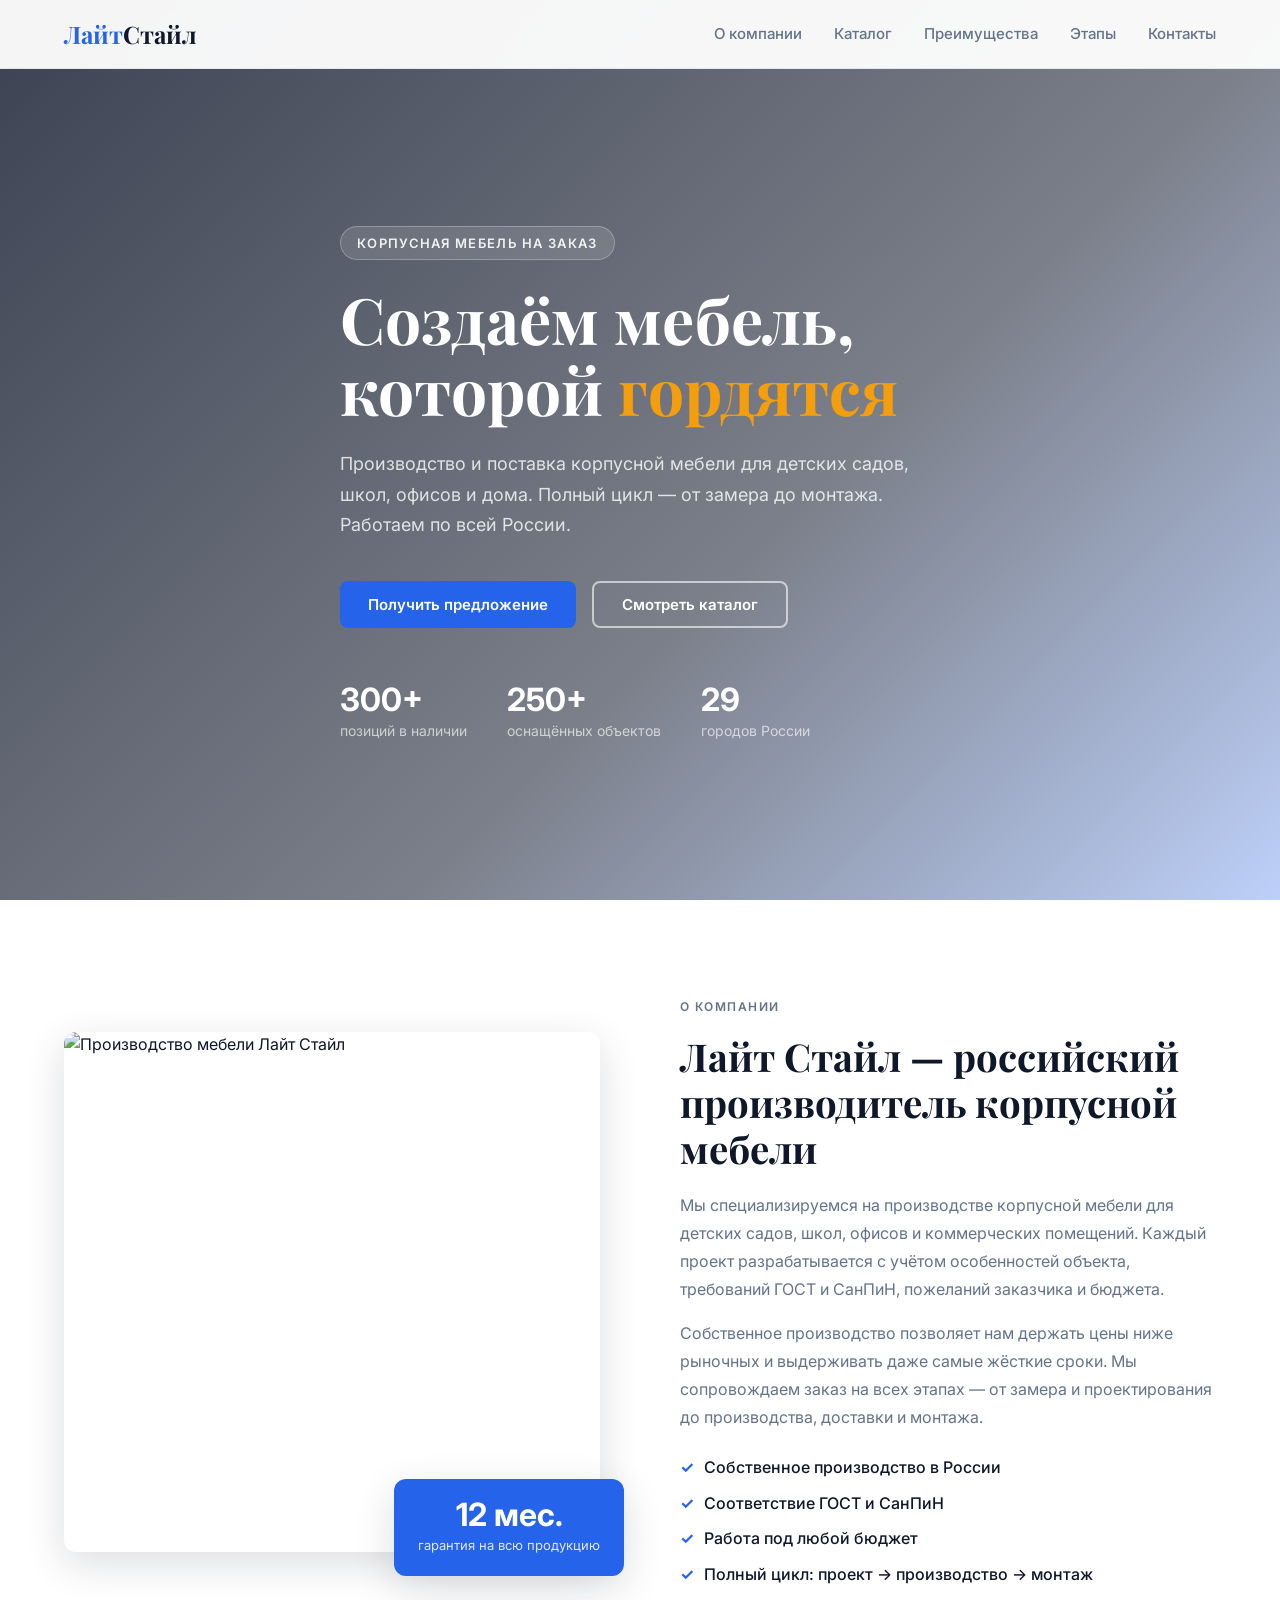
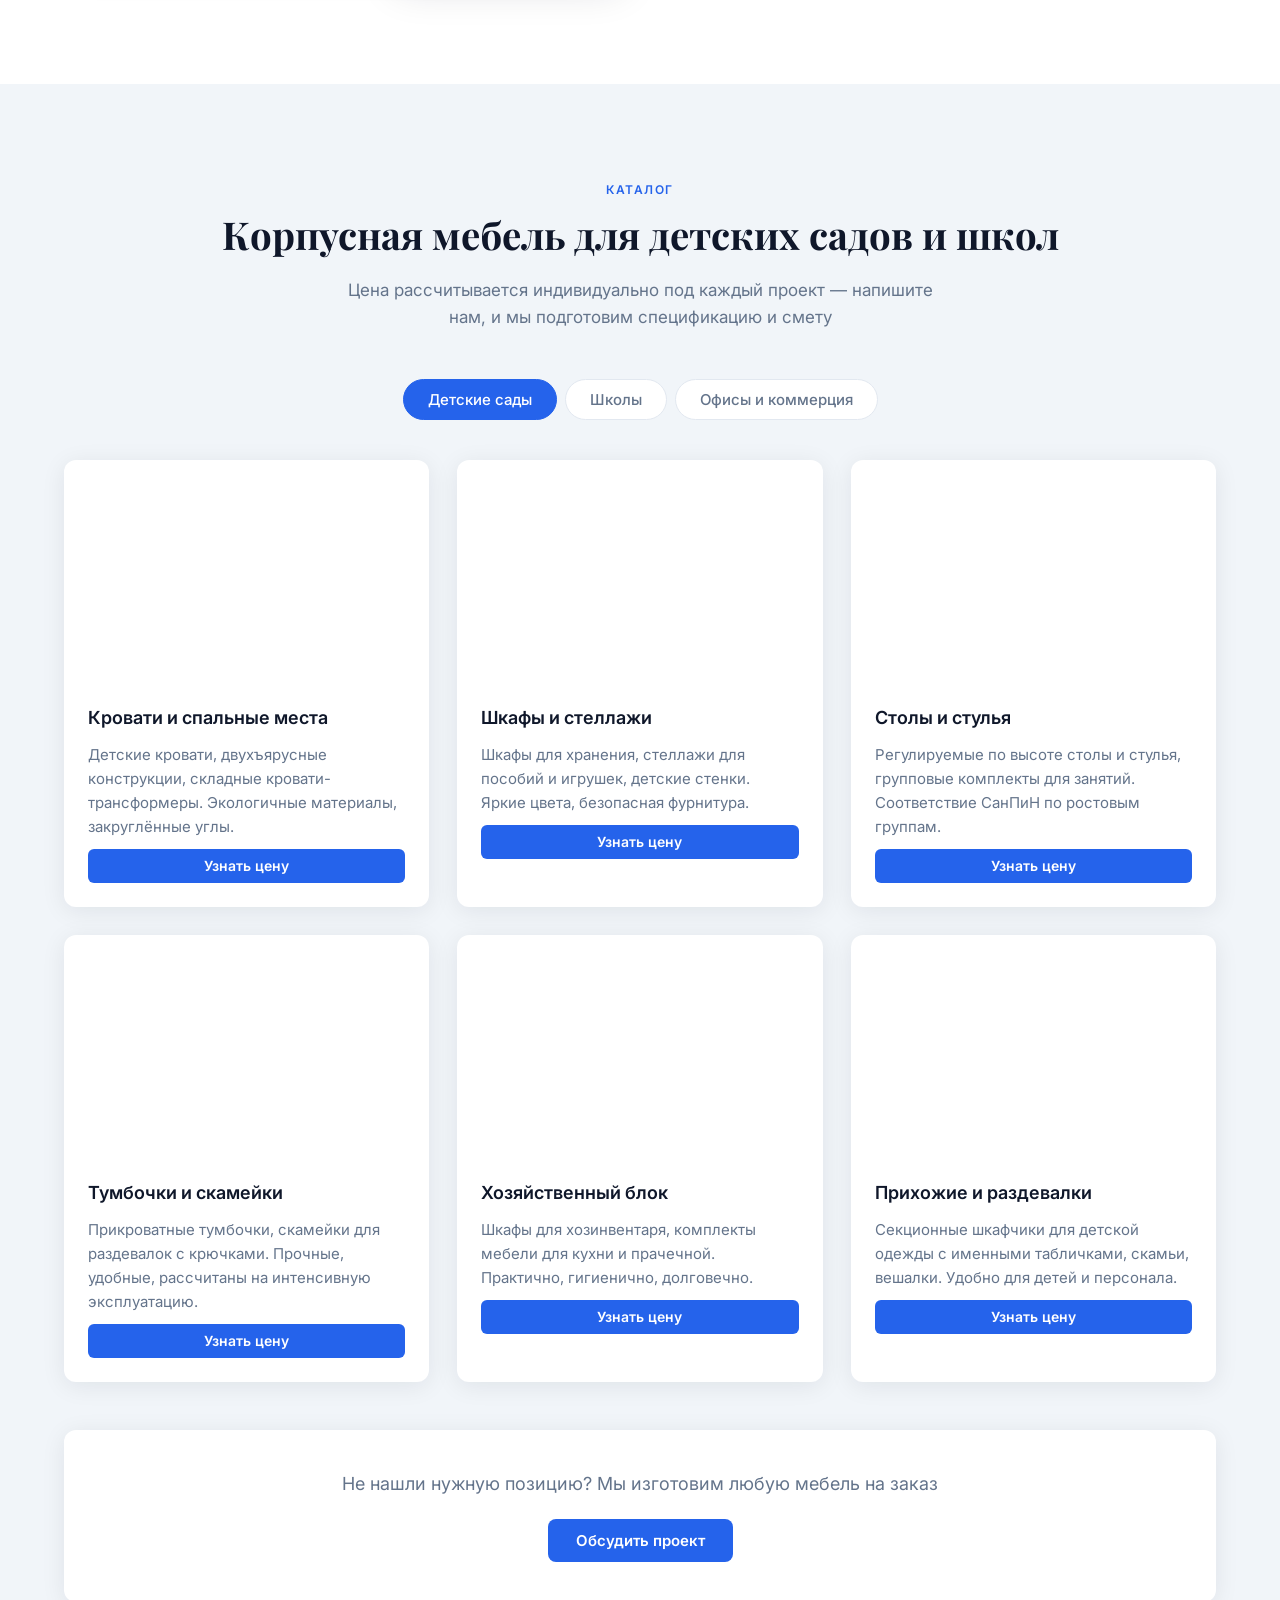
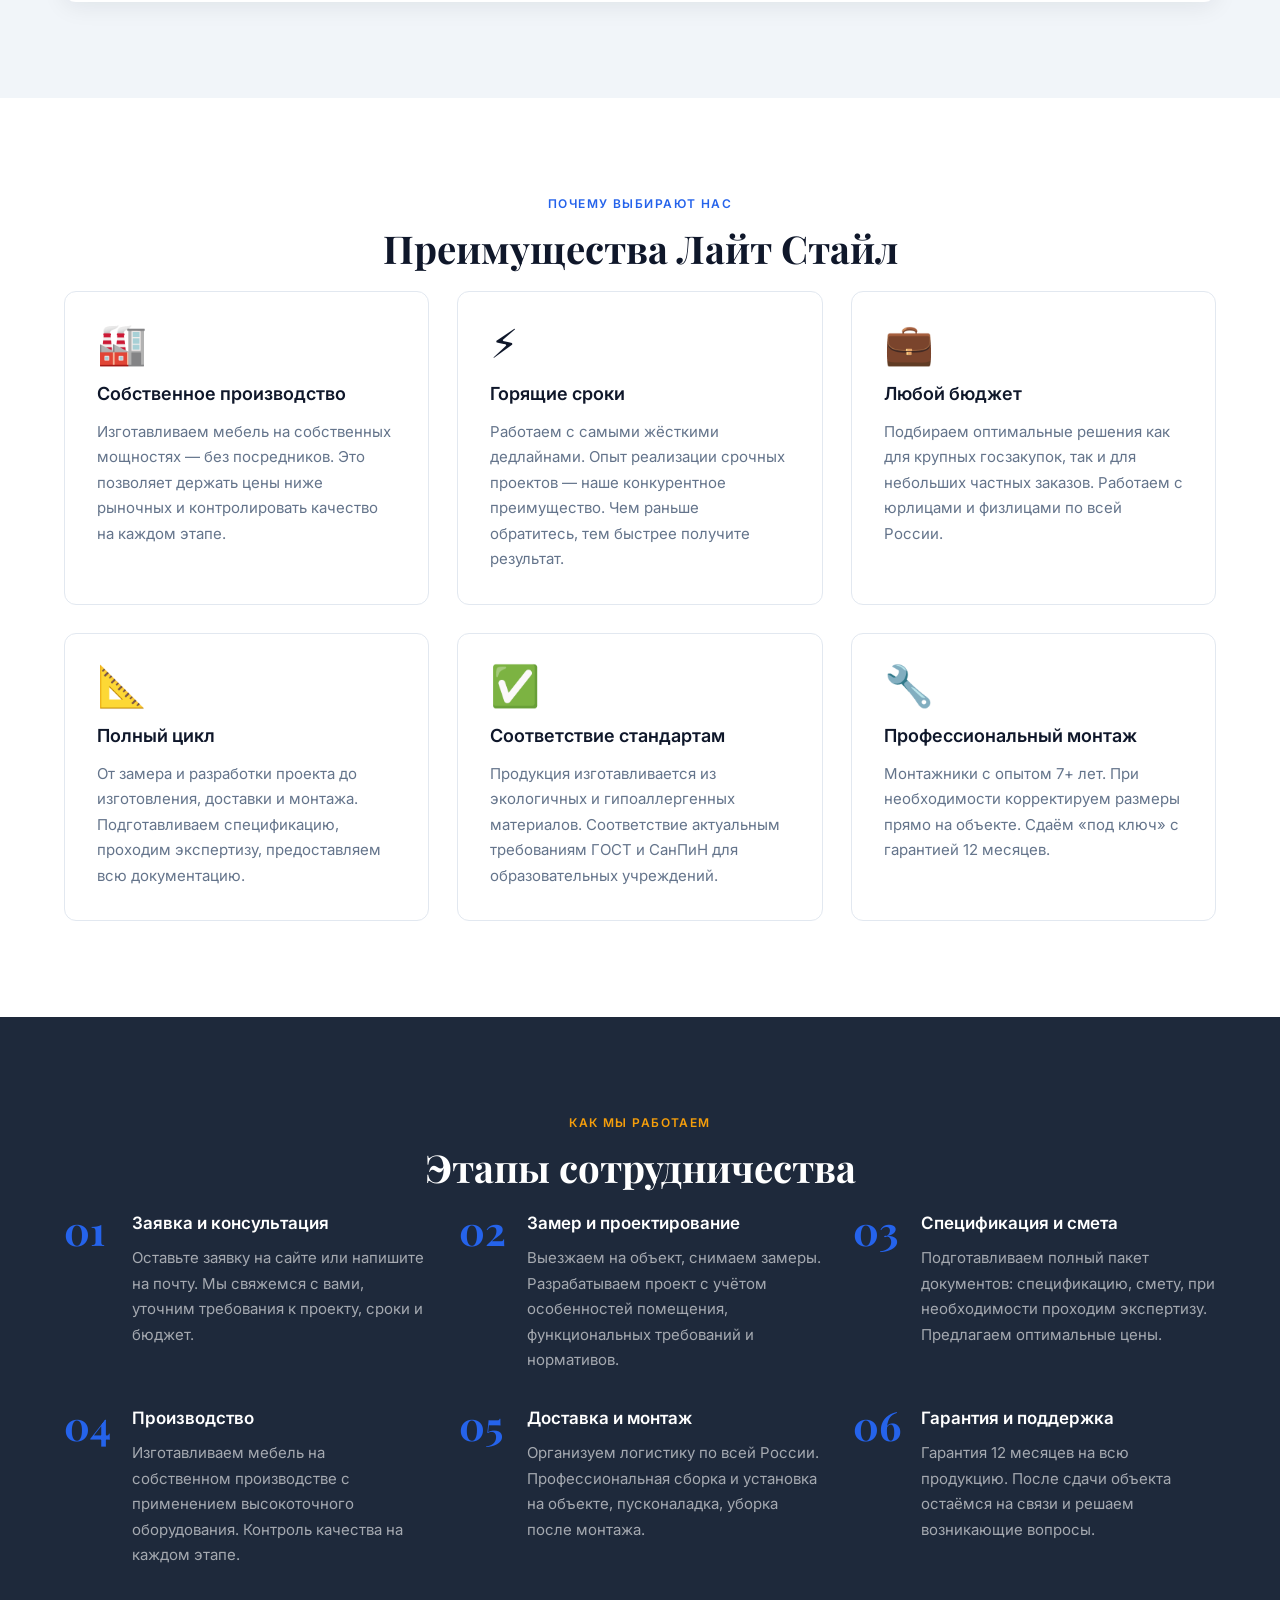
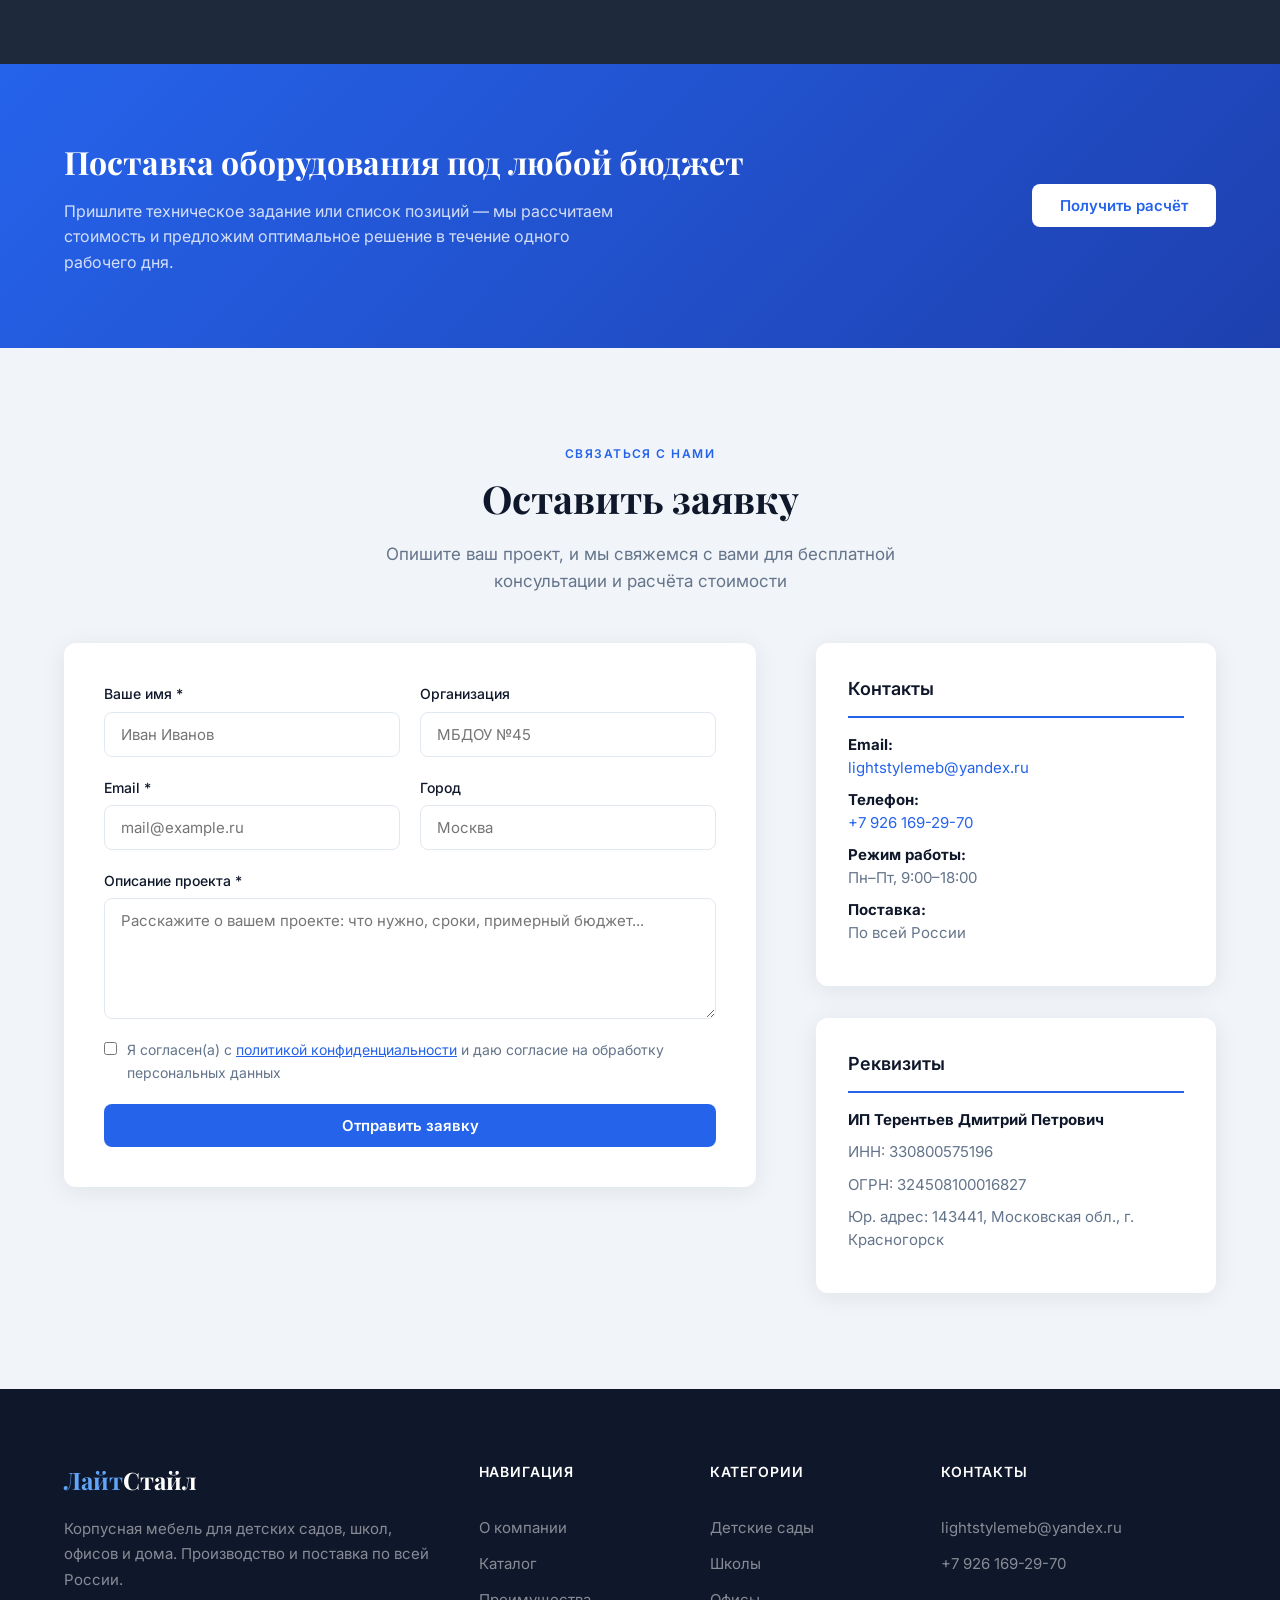
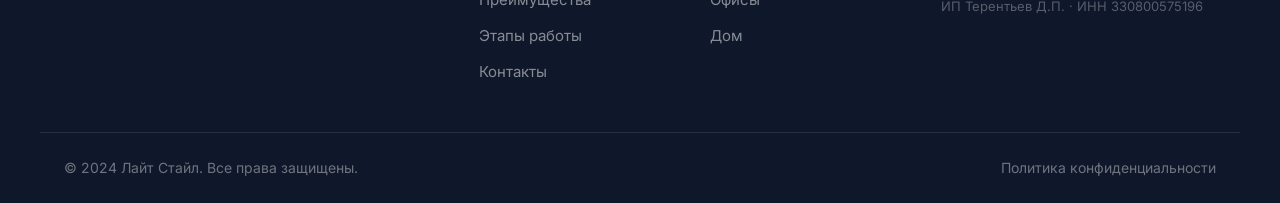
==== index.html @ 0373a195 "Initial landing page for Лайт Стайл" ====
<!DOCTYPE html>
<html lang="ru">
<head>
  <meta charset="UTF-8" />
  <meta name="viewport" content="width=device-width, initial-scale=1.0" />
  <title>Лайт Стайл — Корпусная мебель на заказ</title>
  <meta name="description" content="Лайт Стайл — производство корпусной мебели для детских садов, школ, офисов и дома. Полный цикл от проекта до монтажа по всей России." />
  <link rel="preconnect" href="https://fonts.googleapis.com" />
  <link rel="preconnect" href="https://fonts.gstatic.com" crossorigin />
  <link href="https://fonts.googleapis.com/css2?family=Inter:wght@300;400;500;600;700&family=Playfair+Display:wght@600;700&display=swap" rel="stylesheet" />
  <link rel="stylesheet" href="style.css" />
</head>
<body>

<!-- HEADER -->
<header class="header" id="top">
  <div class="container header__inner">
    <a href="#top" class="logo">
      <span class="logo__light">Лайт</span><span class="logo__dark">Стайл</span>
    </a>
    <nav class="nav" id="nav">
      <a href="#about">О компании</a>
      <a href="#catalog">Каталог</a>
      <a href="#advantages">Преимущества</a>
      <a href="#process">Этапы</a>
      <a href="#contact">Контакты</a>
    </nav>
    <button class="burger" id="burger" aria-label="Меню">
      <span></span><span></span><span></span>
    </button>
  </div>
</header>

<!-- HERO -->
<section class="hero">
  <div class="hero__bg">
    <div class="hero__overlay"></div>
  </div>
  <div class="container hero__content">
    <p class="hero__label">Корпусная мебель на заказ</p>
    <h1 class="hero__title">Создаём мебель,<br>которой <span>гордятся</span></h1>
    <p class="hero__sub">Производство и поставка корпусной мебели для детских садов, школ, офисов и дома. Полный цикл — от замера до монтажа. Работаем по всей России.</p>
    <div class="hero__btns">
      <a href="#contact" class="btn btn--primary">Получить предложение</a>
      <a href="#catalog" class="btn btn--outline">Смотреть каталог</a>
    </div>
    <div class="hero__stats">
      <div class="hero__stat">
        <strong>300+</strong>
        <span>позиций в наличии</span>
      </div>
      <div class="hero__stat">
        <strong>250+</strong>
        <span>оснащённых объектов</span>
      </div>
      <div class="hero__stat">
        <strong>29</strong>
        <span>городов России</span>
      </div>
    </div>
  </div>
</section>

<!-- ABOUT -->
<section class="about section" id="about">
  <div class="container">
    <div class="about__grid">
      <div class="about__image-wrap">
        <img src="https://images.unsplash.com/photo-1555041469-a586c61ea9bc?w=700&q=80" alt="Производство мебели Лайт Стайл" class="about__image" loading="lazy" />
        <div class="about__badge">
          <strong>12 мес.</strong>
          <span>гарантия на всю продукцию</span>
        </div>
      </div>
      <div class="about__text">
        <p class="section__label">О компании</p>
        <h2 class="section__title">Лайт Стайл — российский производитель корпусной мебели</h2>
        <p>Мы специализируемся на производстве корпусной мебели для детских садов, школ, офисов и коммерческих помещений. Каждый проект разрабатывается с учётом особенностей объекта, требований ГОСТ и СанПиН, пожеланий заказчика и бюджета.</p>
        <p>Собственное производство позволяет нам держать цены ниже рыночных и выдерживать даже самые жёсткие сроки. Мы сопровождаем заказ на всех этапах — от замера и проектирования до производства, доставки и монтажа.</p>
        <ul class="about__list">
          <li><span class="check">✓</span> Собственное производство в России</li>
          <li><span class="check">✓</span> Соответствие ГОСТ и СанПиН</li>
          <li><span class="check">✓</span> Работа под любой бюджет</li>
          <li><span class="check">✓</span> Полный цикл: проект → производство → монтаж</li>
        </ul>
      </div>
    </div>
  </div>
</section>

<!-- CATALOG -->
<section class="catalog section" id="catalog">
  <div class="container">
    <p class="section__label center">Каталог</p>
    <h2 class="section__title center">Корпусная мебель для детских садов и школ</h2>
    <p class="section__sub center">Цена рассчитывается индивидуально под каждый проект — напишите нам, и мы подготовим спецификацию и смету</p>

    <div class="tabs">
      <button class="tab tab--active" data-tab="kindergarten">Детские сады</button>
      <button class="tab" data-tab="school">Школы</button>
      <button class="tab" data-tab="office">Офисы и коммерция</button>
    </div>

    <div class="catalog__grid" id="tab-kindergarten">
      <div class="card">
        <div class="card__img" style="background-image:url('https://images.unsplash.com/photo-1558618666-fcd25c85cd64?w=500&q=70')"></div>
        <div class="card__body">
          <h3>Кровати и спальные места</h3>
          <p>Детские кровати, двухъярусные конструкции, складные кровати-трансформеры. Экологичные материалы, закруглённые углы.</p>
          <a href="#contact" class="btn btn--sm">Узнать цену</a>
        </div>
      </div>
      <div class="card">
        <div class="card__img" style="background-image:url('https://images.unsplash.com/photo-1555041469-a586c61ea9bc?w=500&q=70')"></div>
        <div class="card__body">
          <h3>Шкафы и стеллажи</h3>
          <p>Шкафы для хранения, стеллажи для пособий и игрушек, детские стенки. Яркие цвета, безопасная фурнитура.</p>
          <a href="#contact" class="btn btn--sm">Узнать цену</a>
        </div>
      </div>
      <div class="card">
        <div class="card__img" style="background-image:url('https://images.unsplash.com/photo-1503676260728-1c00da094a0b?w=500&q=70')"></div>
        <div class="card__body">
          <h3>Столы и стулья</h3>
          <p>Регулируемые по высоте столы и стулья, групповые комплекты для занятий. Соответствие СанПиН по ростовым группам.</p>
          <a href="#contact" class="btn btn--sm">Узнать цену</a>
        </div>
      </div>
      <div class="card">
        <div class="card__img" style="background-image:url('https://images.unsplash.com/photo-1590422749897-47036da0b0ff?w=500&q=70')"></div>
        <div class="card__body">
          <h3>Тумбочки и скамейки</h3>
          <p>Прикроватные тумбочки, скамейки для раздевалок с крючками. Прочные, удобные, рассчитаны на интенсивную эксплуатацию.</p>
          <a href="#contact" class="btn btn--sm">Узнать цену</a>
        </div>
      </div>
      <div class="card">
        <div class="card__img" style="background-image:url('https://images.unsplash.com/photo-1604079628040-94301bb21b91?w=500&q=70')"></div>
        <div class="card__body">
          <h3>Хозяйственный блок</h3>
          <p>Шкафы для хозинвентаря, комплекты мебели для кухни и прачечной. Практично, гигиенично, долговечно.</p>
          <a href="#contact" class="btn btn--sm">Узнать цену</a>
        </div>
      </div>
      <div class="card">
        <div class="card__img" style="background-image:url('https://images.unsplash.com/photo-1601784551446-20c9e07cdbdb?w=500&q=70')"></div>
        <div class="card__body">
          <h3>Прихожие и раздевалки</h3>
          <p>Секционные шкафчики для детской одежды с именными табличками, скамьи, вешалки. Удобно для детей и персонала.</p>
          <a href="#contact" class="btn btn--sm">Узнать цену</a>
        </div>
      </div>
    </div>

    <div class="catalog__grid hidden" id="tab-school">
      <div class="card">
        <div class="card__img" style="background-image:url('https://images.unsplash.com/photo-1580582932707-520aed937b7b?w=500&q=70')"></div>
        <div class="card__body">
          <h3>Ученические парты и стулья</h3>
          <p>Одноместные и двуместные парты, регулируемые по высоте. Наклон столешницы, крючок для сумки, вместительная полка.</p>
          <a href="#contact" class="btn btn--sm">Узнать цену</a>
        </div>
      </div>
      <div class="card">
        <div class="card__img" style="background-image:url('https://images.unsplash.com/photo-1562774053-701939374585?w=500&q=70')"></div>
        <div class="card__body">
          <h3>Шкафы для классов</h3>
          <p>Встроенные и отдельностоящие шкафы для учебных материалов, книг, пособий. Стеклянные и глухие фасады.</p>
          <a href="#contact" class="btn btn--sm">Узнать цену</a>
        </div>
      </div>
      <div class="card">
        <div class="card__img" style="background-image:url('https://images.unsplash.com/photo-1588072432836-e10032774350?w=500&q=70')"></div>
        <div class="card__body">
          <h3>Стеллажи и системы хранения</h3>
          <p>Библиотечные стеллажи, модульные системы хранения, выставочные стойки. Максимальное использование пространства.</p>
          <a href="#contact" class="btn btn--sm">Узнать цену</a>
        </div>
      </div>
      <div class="card">
        <div class="card__img" style="background-image:url('https://images.unsplash.com/photo-1497366216548-37526070297c?w=500&q=70')"></div>
        <div class="card__body">
          <h3>Мебель для учительской</h3>
          <p>Учительские столы, стулья, тумбы, шкафы для документов. Эргономичный дизайн для рабочего пространства педагога.</p>
          <a href="#contact" class="btn btn--sm">Узнать цену</a>
        </div>
      </div>
      <div class="card">
        <div class="card__img" style="background-image:url('https://images.unsplash.com/photo-1567401893414-76b7b1e5a7a5?w=500&q=70')"></div>
        <div class="card__body">
          <h3>Скамейки и раздевалки</h3>
          <p>Секционные шкафчики для раздевалок, скамейки в коридоры. Прочные металлические и деревянные конструкции.</p>
          <a href="#contact" class="btn btn--sm">Узнать цену</a>
        </div>
      </div>
      <div class="card">
        <div class="card__img" style="background-image:url('https://images.unsplash.com/photo-1571624436279-b272aff752b5?w=500&q=70')"></div>
        <div class="card__body">
          <h3>Столовая и буфет</h3>
          <p>Обеденные столы, стулья, барные стойки для школьных столовых. Лёгкая уборка, ударостойкие покрытия.</p>
          <a href="#contact" class="btn btn--sm">Узнать цену</a>
        </div>
      </div>
    </div>

    <div class="catalog__grid hidden" id="tab-office">
      <div class="card">
        <div class="card__img" style="background-image:url('https://images.unsplash.com/photo-1497366754035-f200968a6e72?w=500&q=70')"></div>
        <div class="card__body">
          <h3>Офисные рабочие места</h3>
          <p>Эргономичные рабочие столы, тумбы, системы хранения. Модульные решения для оперативного офиса любого масштаба.</p>
          <a href="#contact" class="btn btn--sm">Узнать цену</a>
        </div>
      </div>
      <div class="card">
        <div class="card__img" style="background-image:url('https://images.unsplash.com/photo-1560472354-b33ff0c44a43?w=500&q=70')"></div>
        <div class="card__body">
          <h3>Переговорные комнаты</h3>
          <p>Конференц-столы, кресла, тумбы и стеллажи для переговорных. Строгий дизайн, качественные покрытия.</p>
          <a href="#contact" class="btn btn--sm">Узнать цену</a>
        </div>
      </div>
      <div class="card">
        <div class="card__img" style="background-image:url('https://images.unsplash.com/photo-1586023492125-27b2c045efd7?w=500&q=70')"></div>
        <div class="card__body">
          <h3>Шкафы и архивы</h3>
          <p>Архивные шкафы, стеллажи для документов, системы папок. Металлические и ДСП конструкции с замками.</p>
          <a href="#contact" class="btn btn--sm">Узнать цену</a>
        </div>
      </div>
      <div class="card">
        <div class="card__img" style="background-image:url('https://images.unsplash.com/photo-1555041469-a586c61ea9bc?w=500&q=70')"></div>
        <div class="card__body">
          <h3>Мебель для дома</h3>
          <p>Кухни, шкафы, гардеробные, прихожие, мебель для гостиных. Индивидуальные проекты под любое помещение.</p>
          <a href="#contact" class="btn btn--sm">Узнать цену</a>
        </div>
      </div>
    </div>

    <div class="catalog__cta">
      <p>Не нашли нужную позицию? Мы изготовим любую мебель на заказ</p>
      <a href="#contact" class="btn btn--primary">Обсудить проект</a>
    </div>
  </div>
</section>

<!-- ADVANTAGES -->
<section class="advantages section" id="advantages">
  <div class="container">
    <p class="section__label center">Почему выбирают нас</p>
    <h2 class="section__title center">Преимущества Лайт Стайл</h2>
    <div class="adv__grid">
      <div class="adv__card">
        <div class="adv__icon">🏭</div>
        <h3>Собственное производство</h3>
        <p>Изготавливаем мебель на собственных мощностях — без посредников. Это позволяет держать цены ниже рыночных и контролировать качество на каждом этапе.</p>
      </div>
      <div class="adv__card">
        <div class="adv__icon">⚡</div>
        <h3>Горящие сроки</h3>
        <p>Работаем с самыми жёсткими дедлайнами. Опыт реализации срочных проектов — наше конкурентное преимущество. Чем раньше обратитесь, тем быстрее получите результат.</p>
      </div>
      <div class="adv__card">
        <div class="adv__icon">💼</div>
        <h3>Любой бюджет</h3>
        <p>Подбираем оптимальные решения как для крупных госзакупок, так и для небольших частных заказов. Работаем с юрлицами и физлицами по всей России.</p>
      </div>
      <div class="adv__card">
        <div class="adv__icon">📐</div>
        <h3>Полный цикл</h3>
        <p>От замера и разработки проекта до изготовления, доставки и монтажа. Подготавливаем спецификацию, проходим экспертизу, предоставляем всю документацию.</p>
      </div>
      <div class="adv__card">
        <div class="adv__icon">✅</div>
        <h3>Соответствие стандартам</h3>
        <p>Продукция изготавливается из экологичных и гипоаллергенных материалов. Соответствие актуальным требованиям ГОСТ и СанПиН для образовательных учреждений.</p>
      </div>
      <div class="adv__card">
        <div class="adv__icon">🔧</div>
        <h3>Профессиональный монтаж</h3>
        <p>Монтажники с опытом 7+ лет. При необходимости корректируем размеры прямо на объекте. Сдаём «под ключ» с гарантией 12 месяцев.</p>
      </div>
    </div>
  </div>
</section>

<!-- PROCESS -->
<section class="process section" id="process">
  <div class="container">
    <p class="section__label center">Как мы работаем</p>
    <h2 class="section__title center">Этапы сотрудничества</h2>
    <div class="process__steps">
      <div class="process__step">
        <div class="process__num">01</div>
        <div class="process__body">
          <h3>Заявка и консультация</h3>
          <p>Оставьте заявку на сайте или напишите на почту. Мы свяжемся с вами, уточним требования к проекту, сроки и бюджет.</p>
        </div>
      </div>
      <div class="process__step">
        <div class="process__num">02</div>
        <div class="process__body">
          <h3>Замер и проектирование</h3>
          <p>Выезжаем на объект, снимаем замеры. Разрабатываем проект с учётом особенностей помещения, функциональных требований и нормативов.</p>
        </div>
      </div>
      <div class="process__step">
        <div class="process__num">03</div>
        <div class="process__body">
          <h3>Спецификация и смета</h3>
          <p>Подготавливаем полный пакет документов: спецификацию, смету, при необходимости проходим экспертизу. Предлагаем оптимальные цены.</p>
        </div>
      </div>
      <div class="process__step">
        <div class="process__num">04</div>
        <div class="process__body">
          <h3>Производство</h3>
          <p>Изготавливаем мебель на собственном производстве с применением высокоточного оборудования. Контроль качества на каждом этапе.</p>
        </div>
      </div>
      <div class="process__step">
        <div class="process__num">05</div>
        <div class="process__body">
          <h3>Доставка и монтаж</h3>
          <p>Организуем логистику по всей России. Профессиональная сборка и установка на объекте, пусконаладка, уборка после монтажа.</p>
        </div>
      </div>
      <div class="process__step">
        <div class="process__num">06</div>
        <div class="process__body">
          <h3>Гарантия и поддержка</h3>
          <p>Гарантия 12 месяцев на всю продукцию. После сдачи объекта остаёмся на связи и решаем возникающие вопросы.</p>
        </div>
      </div>
    </div>
  </div>
</section>

<!-- OFFER BANNER -->
<section class="banner">
  <div class="container banner__inner">
    <div class="banner__text">
      <h2>Поставка оборудования под любой бюджет</h2>
      <p>Пришлите техническое задание или список позиций — мы рассчитаем стоимость и предложим оптимальное решение в течение одного рабочего дня.</p>
    </div>
    <a href="#contact" class="btn btn--white">Получить расчёт</a>
  </div>
</section>

<!-- CONTACT -->
<section class="contact section" id="contact">
  <div class="container">
    <p class="section__label center">Связаться с нами</p>
    <h2 class="section__title center">Оставить заявку</h2>
    <p class="section__sub center">Опишите ваш проект, и мы свяжемся с вами для бесплатной консультации и расчёта стоимости</p>

    <div class="contact__grid">
      <form class="form" id="contactForm" novalidate>
        <div class="form__row">
          <div class="form__field">
            <label for="name">Ваше имя *</label>
            <input type="text" id="name" name="name" placeholder="Иван Иванов" required />
          </div>
          <div class="form__field">
            <label for="org">Организация</label>
            <input type="text" id="org" name="org" placeholder="МБДОУ №45" />
          </div>
        </div>
        <div class="form__row">
          <div class="form__field">
            <label for="email">Email *</label>
            <input type="email" id="email" name="email" placeholder="mail@example.ru" required />
          </div>
          <div class="form__field">
            <label for="city">Город</label>
            <input type="text" id="city" name="city" placeholder="Москва" />
          </div>
        </div>
        <div class="form__field">
          <label for="message">Описание проекта *</label>
          <textarea id="message" name="message" rows="5" placeholder="Расскажите о вашем проекте: что нужно, сроки, примерный бюджет..." required></textarea>
        </div>
        <div class="form__checkbox">
          <input type="checkbox" id="privacy" name="privacy" required />
          <label for="privacy">Я согласен(а) с <a href="privacy.html" target="_blank">политикой конфиденциальности</a> и даю согласие на обработку персональных данных</label>
        </div>
        <button type="submit" class="btn btn--primary btn--full">Отправить заявку</button>
        <div class="form__success hidden" id="formSuccess">
          <span>✓</span> Спасибо! Мы получили вашу заявку и свяжемся с вами в ближайшее время.
        </div>
        <div class="form__error hidden" id="formError">
          Ошибка отправки. Напишите нам напрямую: <a href="mailto:lightstylemeb@yandex.ru">lightstylemeb@yandex.ru</a>
        </div>
      </form>

      <div class="contact__info">
        <div class="contact__block">
          <h3>Контакты</h3>
          <p><strong>Email:</strong><br/><a href="mailto:lightstylemeb@yandex.ru">lightstylemeb@yandex.ru</a></p>
          <p><strong>Телефон:</strong><br/><a href="tel:+79261692970">+7 926 169-29-70</a></p>
          <p><strong>Режим работы:</strong><br/>Пн–Пт, 9:00–18:00</p>
          <p><strong>Поставка:</strong><br/>По всей России</p>
        </div>
        <div class="contact__block">
          <h3>Реквизиты</h3>
          <p><strong>ИП Терентьев Дмитрий Петрович</strong></p>
          <p>ИНН: 330800575196</p>
          <p>ОГРН: 324508100016827</p>
          <p>Юр. адрес: 143441, Московская обл., г. Красногорск</p>
        </div>
      </div>
    </div>
  </div>
</section>

<!-- FOOTER -->
<footer class="footer">
  <div class="container footer__inner">
    <div class="footer__brand">
      <a href="#top" class="logo">
        <span class="logo__light">Лайт</span><span class="logo__dark">Стайл</span>
      </a>
      <p>Корпусная мебель для детских садов, школ, офисов и дома. Производство и поставка по всей России.</p>
    </div>
    <div class="footer__links">
      <h4>Навигация</h4>
      <a href="#about">О компании</a>
      <a href="#catalog">Каталог</a>
      <a href="#advantages">Преимущества</a>
      <a href="#process">Этапы работы</a>
      <a href="#contact">Контакты</a>
    </div>
    <div class="footer__links">
      <h4>Категории</h4>
      <a href="#catalog">Детские сады</a>
      <a href="#catalog">Школы</a>
      <a href="#catalog">Офисы</a>
      <a href="#catalog">Дом</a>
    </div>
    <div class="footer__contact">
      <h4>Контакты</h4>
      <a href="mailto:lightstylemeb@yandex.ru">lightstylemeb@yandex.ru</a>
      <a href="tel:+79261692970">+7 926 169-29-70</a>
      <p class="footer__small">ИП Терентьев Д.П. · ИНН 330800575196</p>
    </div>
  </div>
  <div class="footer__bottom">
    <div class="container">
      <span>© 2024 Лайт Стайл. Все права защищены.</span>
      <a href="privacy.html">Политика конфиденциальности</a>
    </div>
  </div>
</footer>

<a href="#top" class="back-top" id="backTop" aria-label="Наверх">↑</a>

<script src="main.js"></script>
</body>
</html>
---- style.css ----
/* ===== RESET & BASE ===== */
*, *::before, *::after { box-sizing: border-box; margin: 0; padding: 0; }

:root {
  --primary: #2563EB;
  --primary-dark: #1D4ED8;
  --accent: #F59E0B;
  --dark: #0F172A;
  --dark2: #1E293B;
  --gray: #64748B;
  --gray-light: #F1F5F9;
  --white: #FFFFFF;
  --border: #E2E8F0;
  --radius: 12px;
  --shadow: 0 4px 24px rgba(15,23,42,.08);
  --shadow-lg: 0 12px 40px rgba(15,23,42,.14);
  --transition: .25s ease;
  --font: 'Inter', system-ui, sans-serif;
  --font-heading: 'Playfair Display', Georgia, serif;
}

html { scroll-behavior: smooth; font-size: 16px; }

body {
  font-family: var(--font);
  color: var(--dark);
  background: var(--white);
  line-height: 1.6;
  overflow-x: hidden;
}

a { color: inherit; text-decoration: none; }
img { display: block; max-width: 100%; }
ul { list-style: none; }
button { cursor: pointer; border: none; background: none; font-family: inherit; }

.container {
  max-width: 1200px;
  margin: 0 auto;
  padding: 0 24px;
}

.section { padding: 96px 0; }

.section__label {
  font-size: .75rem;
  font-weight: 600;
  letter-spacing: .12em;
  text-transform: uppercase;
  color: var(--primary);
  margin-bottom: 12px;
}

.section__title {
  font-family: var(--font-heading);
  font-size: clamp(1.75rem, 3vw, 2.5rem);
  font-weight: 700;
  line-height: 1.2;
  color: var(--dark);
  margin-bottom: 20px;
}

.section__sub {
  font-size: 1.0625rem;
  color: var(--gray);
  max-width: 600px;
  margin-bottom: 48px;
}

.center { text-align: center; }
.center.section__sub { margin-left: auto; margin-right: auto; }

.hidden { display: none !important; }

/* ===== BUTTONS ===== */
.btn {
  display: inline-flex;
  align-items: center;
  justify-content: center;
  gap: 8px;
  padding: 14px 28px;
  border-radius: 8px;
  font-size: .9375rem;
  font-weight: 600;
  line-height: 1;
  transition: all var(--transition);
  cursor: pointer;
}

.btn--primary {
  background: var(--primary);
  color: var(--white);
}
.btn--primary:hover { background: var(--primary-dark); transform: translateY(-1px); box-shadow: 0 6px 20px rgba(37,99,235,.35); }

.btn--outline {
  background: transparent;
  color: var(--white);
  border: 2px solid rgba(255,255,255,.6);
}
.btn--outline:hover { background: rgba(255,255,255,.12); border-color: var(--white); }

.btn--white {
  background: var(--white);
  color: var(--primary);
}
.btn--white:hover { background: var(--gray-light); transform: translateY(-1px); }

.btn--sm {
  padding: 10px 20px;
  font-size: .875rem;
  background: var(--primary);
  color: var(--white);
  border-radius: 6px;
}
.btn--sm:hover { background: var(--primary-dark); }

.btn--full { width: 100%; }

/* ===== HEADER ===== */
.header {
  position: fixed;
  top: 0; left: 0; right: 0;
  z-index: 100;
  background: rgba(255,255,255,.95);
  backdrop-filter: blur(12px);
  border-bottom: 1px solid var(--border);
  transition: box-shadow var(--transition);
}

.header.scrolled { box-shadow: var(--shadow); }

.header__inner {
  display: flex;
  align-items: center;
  justify-content: space-between;
  height: 68px;
  gap: 32px;
}

.logo {
  font-family: var(--font-heading);
  font-size: 1.5rem;
  font-weight: 700;
  white-space: nowrap;
  flex-shrink: 0;
}
.logo__light { color: var(--primary); }
.logo__dark { color: var(--dark); }

.nav {
  display: flex;
  align-items: center;
  gap: 32px;
}

.nav a {
  font-size: .9375rem;
  font-weight: 500;
  color: var(--gray);
  transition: color var(--transition);
  white-space: nowrap;
}
.nav a:hover { color: var(--primary); }

.burger {
  display: none;
  flex-direction: column;
  gap: 5px;
  padding: 8px;
}
.burger span {
  display: block;
  width: 24px;
  height: 2px;
  background: var(--dark);
  border-radius: 2px;
  transition: all var(--transition);
}

/* ===== HERO ===== */
.hero {
  position: relative;
  min-height: 100vh;
  display: flex;
  align-items: center;
  padding-top: 68px;
  overflow: hidden;
}

.hero__bg {
  position: absolute;
  inset: 0;
  background:
    url('https://images.unsplash.com/photo-1555041469-a586c61ea9bc?w=1800&q=80') center/cover no-repeat;
}

.hero__overlay {
  position: absolute;
  inset: 0;
  background: linear-gradient(135deg, rgba(15,23,42,.82) 0%, rgba(15,23,42,.55) 60%, rgba(37,99,235,.3) 100%);
}

.hero__content {
  position: relative;
  z-index: 1;
  max-width: 780px;
  padding-top: 60px;
  padding-bottom: 60px;
}

.hero__label {
  display: inline-block;
  background: rgba(255,255,255,.12);
  border: 1px solid rgba(255,255,255,.25);
  color: rgba(255,255,255,.9);
  font-size: .8125rem;
  font-weight: 600;
  letter-spacing: .1em;
  text-transform: uppercase;
  padding: 6px 16px;
  border-radius: 100px;
  margin-bottom: 24px;
}

.hero__title {
  font-family: var(--font-heading);
  font-size: clamp(2.25rem, 5vw, 4rem);
  font-weight: 700;
  color: var(--white);
  line-height: 1.1;
  margin-bottom: 24px;
}
.hero__title span { color: var(--accent); }

.hero__sub {
  font-size: 1.125rem;
  color: rgba(255,255,255,.8);
  max-width: 600px;
  margin-bottom: 40px;
  line-height: 1.7;
}

.hero__btns {
  display: flex;
  gap: 16px;
  flex-wrap: wrap;
  margin-bottom: 56px;
}

.hero__stats {
  display: flex;
  gap: 40px;
  flex-wrap: wrap;
}

.hero__stat strong {
  display: block;
  font-size: 2rem;
  font-weight: 700;
  color: var(--white);
  line-height: 1;
}
.hero__stat span {
  font-size: .875rem;
  color: rgba(255,255,255,.65);
  margin-top: 4px;
  display: block;
}

/* ===== ABOUT ===== */
.about { background: var(--white); }

.about__grid {
  display: grid;
  grid-template-columns: 1fr 1fr;
  gap: 80px;
  align-items: center;
}

.about__image-wrap {
  position: relative;
}

.about__image {
  width: 100%;
  height: 520px;
  object-fit: cover;
  border-radius: var(--radius);
  box-shadow: var(--shadow-lg);
}

.about__badge {
  position: absolute;
  bottom: -24px;
  right: -24px;
  background: var(--primary);
  color: var(--white);
  padding: 20px 24px;
  border-radius: var(--radius);
  box-shadow: var(--shadow-lg);
  text-align: center;
  min-width: 160px;
}
.about__badge strong {
  display: block;
  font-size: 2rem;
  font-weight: 700;
  line-height: 1;
}
.about__badge span {
  font-size: .8125rem;
  opacity: .85;
  margin-top: 4px;
  display: block;
}

.about__text p {
  color: var(--gray);
  margin-bottom: 16px;
  line-height: 1.75;
}

.about__list {
  margin-top: 24px;
  display: flex;
  flex-direction: column;
  gap: 10px;
}
.about__list li {
  display: flex;
  align-items: center;
  gap: 10px;
  font-weight: 500;
}
.check {
  color: var(--primary);
  font-weight: 700;
  flex-shrink: 0;
}

/* ===== CATALOG ===== */
.catalog { background: var(--gray-light); }

.tabs {
  display: flex;
  gap: 8px;
  margin-bottom: 40px;
  flex-wrap: wrap;
  justify-content: center;
}

.tab {
  padding: 10px 24px;
  border-radius: 100px;
  font-size: .9375rem;
  font-weight: 500;
  color: var(--gray);
  background: var(--white);
  border: 1px solid var(--border);
  transition: all var(--transition);
}
.tab:hover { color: var(--primary); border-color: var(--primary); }
.tab--active {
  background: var(--primary);
  color: var(--white);
  border-color: var(--primary);
}

.catalog__grid {
  display: grid;
  grid-template-columns: repeat(auto-fill, minmax(320px, 1fr));
  gap: 28px;
  margin-bottom: 48px;
}

.card {
  background: var(--white);
  border-radius: var(--radius);
  overflow: hidden;
  box-shadow: var(--shadow);
  transition: transform var(--transition), box-shadow var(--transition);
}
.card:hover { transform: translateY(-4px); box-shadow: var(--shadow-lg); }

.card__img {
  height: 220px;
  background-size: cover;
  background-position: center;
}

.card__body {
  padding: 24px;
  display: flex;
  flex-direction: column;
  gap: 10px;
}
.card__body h3 {
  font-size: 1.125rem;
  font-weight: 600;
  color: var(--dark);
}
.card__body p {
  font-size: .9375rem;
  color: var(--gray);
  flex: 1;
}

.catalog__cta {
  text-align: center;
  background: var(--white);
  border-radius: var(--radius);
  padding: 40px;
  box-shadow: var(--shadow);
}
.catalog__cta p {
  font-size: 1.125rem;
  color: var(--gray);
  margin-bottom: 20px;
}

/* ===== ADVANTAGES ===== */
.advantages { background: var(--white); }

.adv__grid {
  display: grid;
  grid-template-columns: repeat(auto-fill, minmax(300px, 1fr));
  gap: 28px;
}

.adv__card {
  padding: 32px;
  border-radius: var(--radius);
  border: 1px solid var(--border);
  transition: all var(--transition);
}
.adv__card:hover {
  border-color: var(--primary);
  box-shadow: var(--shadow);
  transform: translateY(-2px);
}

.adv__icon {
  font-size: 2.5rem;
  margin-bottom: 16px;
  line-height: 1;
}

.adv__card h3 {
  font-size: 1.125rem;
  font-weight: 600;
  margin-bottom: 10px;
  color: var(--dark);
}
.adv__card p {
  font-size: .9375rem;
  color: var(--gray);
  line-height: 1.7;
}

/* ===== PROCESS ===== */
.process { background: var(--dark2); }
.process .section__label { color: var(--accent); }
.process .section__title { color: var(--white); }

.process__steps {
  display: grid;
  grid-template-columns: repeat(auto-fill, minmax(320px, 1fr));
  gap: 32px;
}

.process__step {
  display: flex;
  gap: 20px;
  align-items: flex-start;
}

.process__num {
  font-size: 2.5rem;
  font-weight: 700;
  font-family: var(--font-heading);
  color: var(--primary);
  line-height: 1;
  flex-shrink: 0;
  min-width: 48px;
}

.process__body h3 {
  font-size: 1.0625rem;
  font-weight: 600;
  color: var(--white);
  margin-bottom: 8px;
}
.process__body p {
  font-size: .9375rem;
  color: rgba(255,255,255,.6);
  line-height: 1.7;
}

/* ===== BANNER ===== */
.banner {
  background: linear-gradient(135deg, var(--primary) 0%, #1E40AF 100%);
  padding: 72px 0;
}

.banner__inner {
  display: flex;
  align-items: center;
  justify-content: space-between;
  gap: 40px;
  flex-wrap: wrap;
}

.banner__text h2 {
  font-family: var(--font-heading);
  font-size: clamp(1.5rem, 2.5vw, 2rem);
  color: var(--white);
  margin-bottom: 12px;
}
.banner__text p {
  color: rgba(255,255,255,.8);
  font-size: 1rem;
  max-width: 560px;
}

/* ===== CONTACT ===== */
.contact { background: var(--gray-light); }

.contact__grid {
  display: grid;
  grid-template-columns: 1fr 400px;
  gap: 60px;
  align-items: flex-start;
}

.form {
  background: var(--white);
  padding: 40px;
  border-radius: var(--radius);
  box-shadow: var(--shadow);
  display: flex;
  flex-direction: column;
  gap: 20px;
}

.form__row {
  display: grid;
  grid-template-columns: 1fr 1fr;
  gap: 20px;
}

.form__field {
  display: flex;
  flex-direction: column;
  gap: 6px;
}

.form__field label {
  font-size: .875rem;
  font-weight: 500;
  color: var(--dark);
}

.form__field input,
.form__field textarea {
  padding: 12px 16px;
  border: 1.5px solid var(--border);
  border-radius: 8px;
  font-family: var(--font);
  font-size: .9375rem;
  color: var(--dark);
  background: var(--white);
  transition: border-color var(--transition);
  outline: none;
  resize: vertical;
}

.form__field input:focus,
.form__field textarea:focus {
  border-color: var(--primary);
  box-shadow: 0 0 0 3px rgba(37,99,235,.1);
}

.form__field input.error,
.form__field textarea.error {
  border-color: #EF4444;
}

.form__checkbox {
  display: flex;
  align-items: flex-start;
  gap: 10px;
  font-size: .875rem;
  color: var(--gray);
}
.form__checkbox input { flex-shrink: 0; margin-top: 3px; accent-color: var(--primary); }
.form__checkbox a { color: var(--primary); text-decoration: underline; }

.form__success {
  background: #D1FAE5;
  color: #065F46;
  padding: 16px 20px;
  border-radius: 8px;
  font-weight: 500;
  display: flex;
  align-items: center;
  gap: 10px;
}

.form__error {
  background: #FEE2E2;
  color: #991B1B;
  padding: 16px 20px;
  border-radius: 8px;
  font-size: .9375rem;
}

.contact__info {
  display: flex;
  flex-direction: column;
  gap: 32px;
}

.contact__block {
  background: var(--white);
  padding: 32px;
  border-radius: var(--radius);
  box-shadow: var(--shadow);
}

.contact__block h3 {
  font-size: 1.125rem;
  font-weight: 600;
  margin-bottom: 16px;
  color: var(--dark);
  border-bottom: 2px solid var(--primary);
  padding-bottom: 12px;
}

.contact__block p {
  font-size: .9375rem;
  color: var(--gray);
  margin-bottom: 10px;
  line-height: 1.5;
}
.contact__block p strong { color: var(--dark); }
.contact__block a { color: var(--primary); }
.contact__block a:hover { text-decoration: underline; }

/* ===== FOOTER ===== */
.footer { background: var(--dark); padding-top: 72px; }

.footer__inner {
  display: grid;
  grid-template-columns: 2fr 1fr 1fr 1.5fr;
  gap: 48px;
  padding-bottom: 48px;
  border-bottom: 1px solid rgba(255,255,255,.1);
}

.footer__brand p {
  color: rgba(255,255,255,.5);
  font-size: .9375rem;
  margin-top: 16px;
  line-height: 1.7;
}

.footer__brand .logo__light { color: #60A5FA; }
.footer__brand .logo__dark { color: var(--white); }

.footer__links h4,
.footer__contact h4 {
  color: var(--white);
  font-size: .875rem;
  font-weight: 600;
  letter-spacing: .06em;
  text-transform: uppercase;
  margin-bottom: 20px;
}

.footer__links {
  display: flex;
  flex-direction: column;
  gap: 12px;
}
.footer__links a {
  color: rgba(255,255,255,.5);
  font-size: .9375rem;
  transition: color var(--transition);
}
.footer__links a:hover { color: var(--white); }

.footer__contact {
  display: flex;
  flex-direction: column;
  gap: 12px;
}
.footer__contact a {
  color: rgba(255,255,255,.5);
  font-size: .9375rem;
  transition: color var(--transition);
}
.footer__contact a:hover { color: #60A5FA; }
.footer__small {
  margin-top: 8px;
  color: rgba(255,255,255,.3) !important;
  font-size: .8125rem !important;
}

.footer__bottom {
  padding: 24px 0;
}
.footer__bottom .container {
  display: flex;
  justify-content: space-between;
  align-items: center;
  gap: 16px;
  flex-wrap: wrap;
}
.footer__bottom span,
.footer__bottom a {
  font-size: .875rem;
  color: rgba(255,255,255,.4);
}
.footer__bottom a:hover { color: rgba(255,255,255,.8); }

/* ===== BACK TO TOP ===== */
.back-top {
  position: fixed;
  bottom: 32px;
  right: 32px;
  width: 48px;
  height: 48px;
  background: var(--primary);
  color: var(--white);
  border-radius: 50%;
  display: flex;
  align-items: center;
  justify-content: center;
  font-size: 1.25rem;
  box-shadow: var(--shadow-lg);
  opacity: 0;
  pointer-events: none;
  transition: all var(--transition);
  z-index: 50;
}
.back-top.visible { opacity: 1; pointer-events: auto; }
.back-top:hover { background: var(--primary-dark); transform: translateY(-2px); }

/* ===== RESPONSIVE ===== */
@media (max-width: 1024px) {
  .about__grid { grid-template-columns: 1fr; gap: 60px; }
  .about__image-wrap { order: -1; }
  .about__image { height: 400px; }
  .about__badge { right: 0; }
  .contact__grid { grid-template-columns: 1fr; }
  .footer__inner { grid-template-columns: 1fr 1fr; gap: 32px; }
  .footer__brand { grid-column: 1 / -1; }
}

@media (max-width: 768px) {
  .section { padding: 64px 0; }
  .nav { display: none; flex-direction: column; position: fixed; top: 68px; left: 0; right: 0; background: var(--white); padding: 24px; border-bottom: 1px solid var(--border); box-shadow: var(--shadow-lg); gap: 20px; }
  .nav.open { display: flex; }
  .nav a { font-size: 1.0625rem; }
  .burger { display: flex; }
  .hero__btns { flex-direction: column; }
  .hero__btns .btn { text-align: center; }
  .hero__stats { gap: 24px; }
  .form__row { grid-template-columns: 1fr; }
  .banner__inner { flex-direction: column; text-align: center; }
  .footer__inner { grid-template-columns: 1fr; }
  .footer__brand { grid-column: auto; }
  .process__steps { grid-template-columns: 1fr; }
  .adv__grid { grid-template-columns: 1fr; }
  .catalog__grid { grid-template-columns: 1fr; }
  .footer__bottom .container { flex-direction: column; text-align: center; }
  .back-top { bottom: 20px; right: 20px; }
}

@media (max-width: 480px) {
  .hero__title { font-size: 2rem; }
  .form { padding: 24px; }
  .about__badge { position: static; margin-top: 16px; display: inline-flex; gap: 12px; align-items: center; }
  .about__badge strong { font-size: 1.5rem; }
}
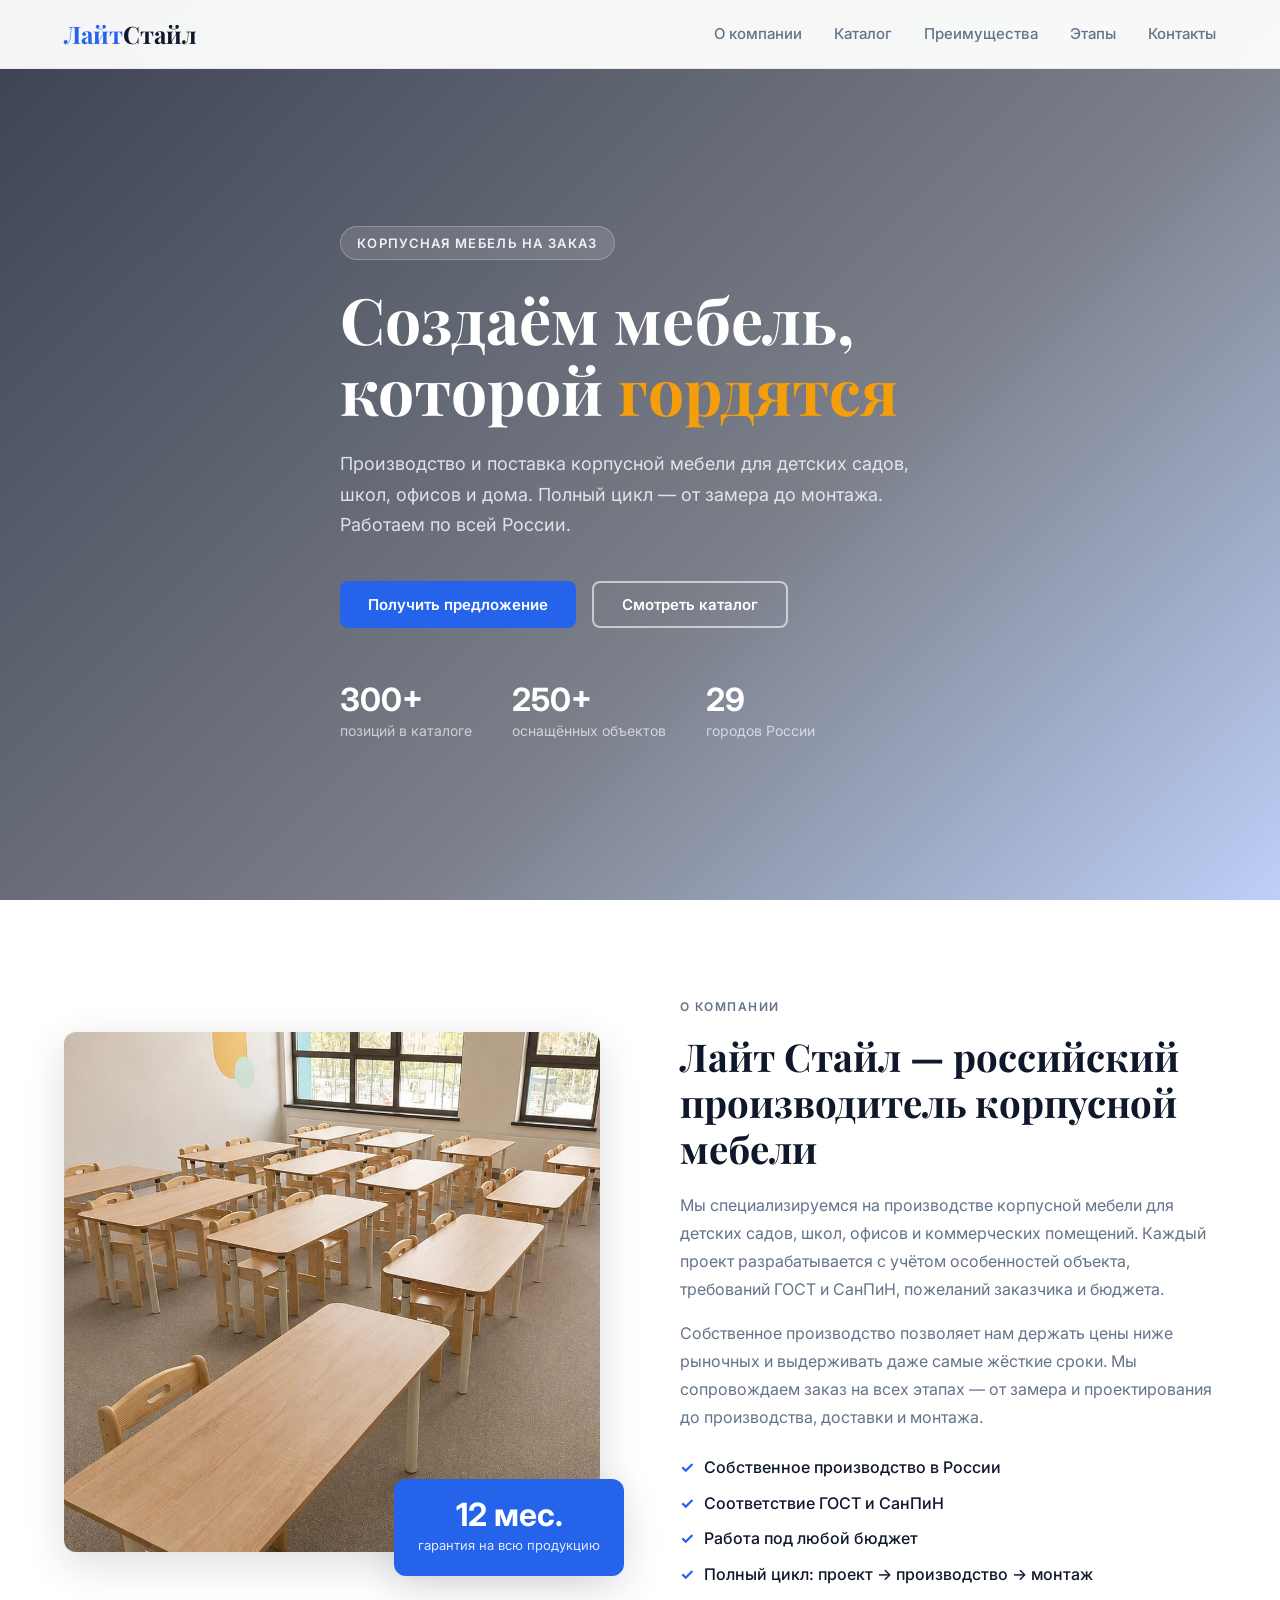
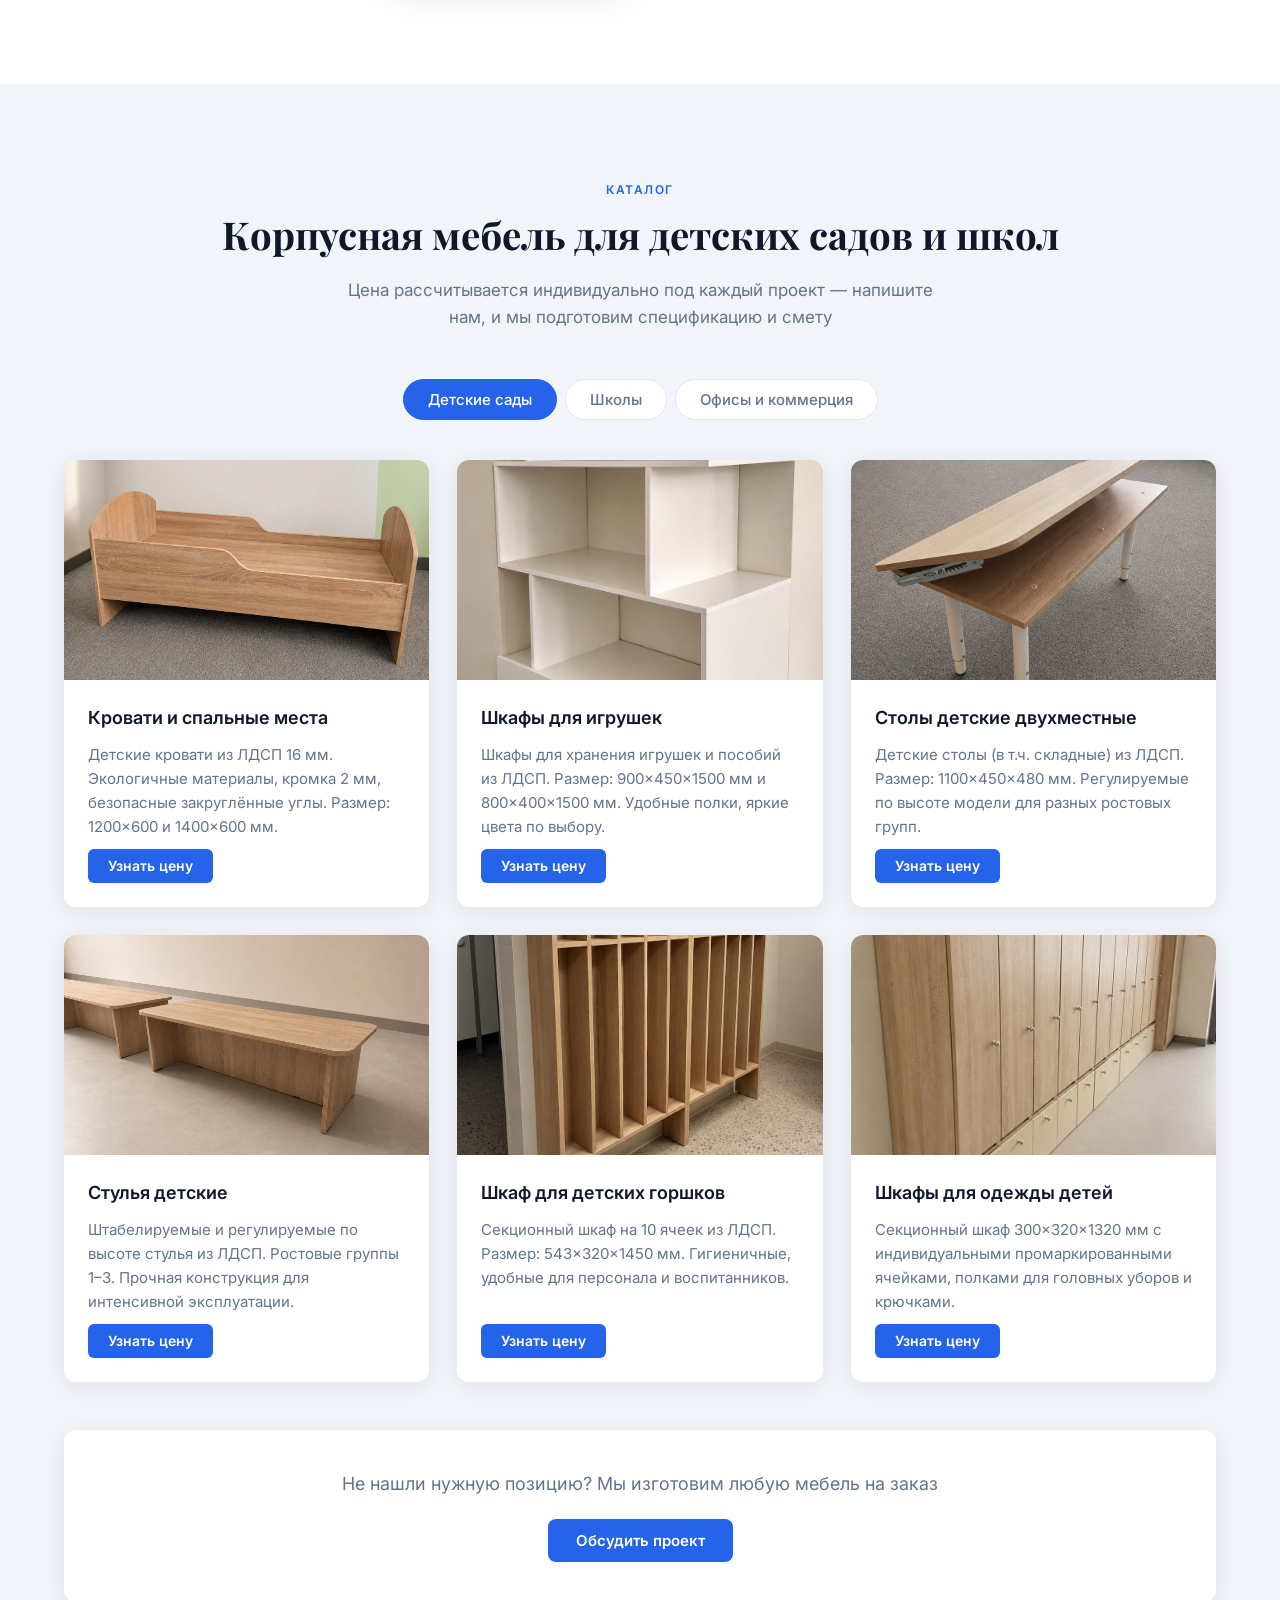
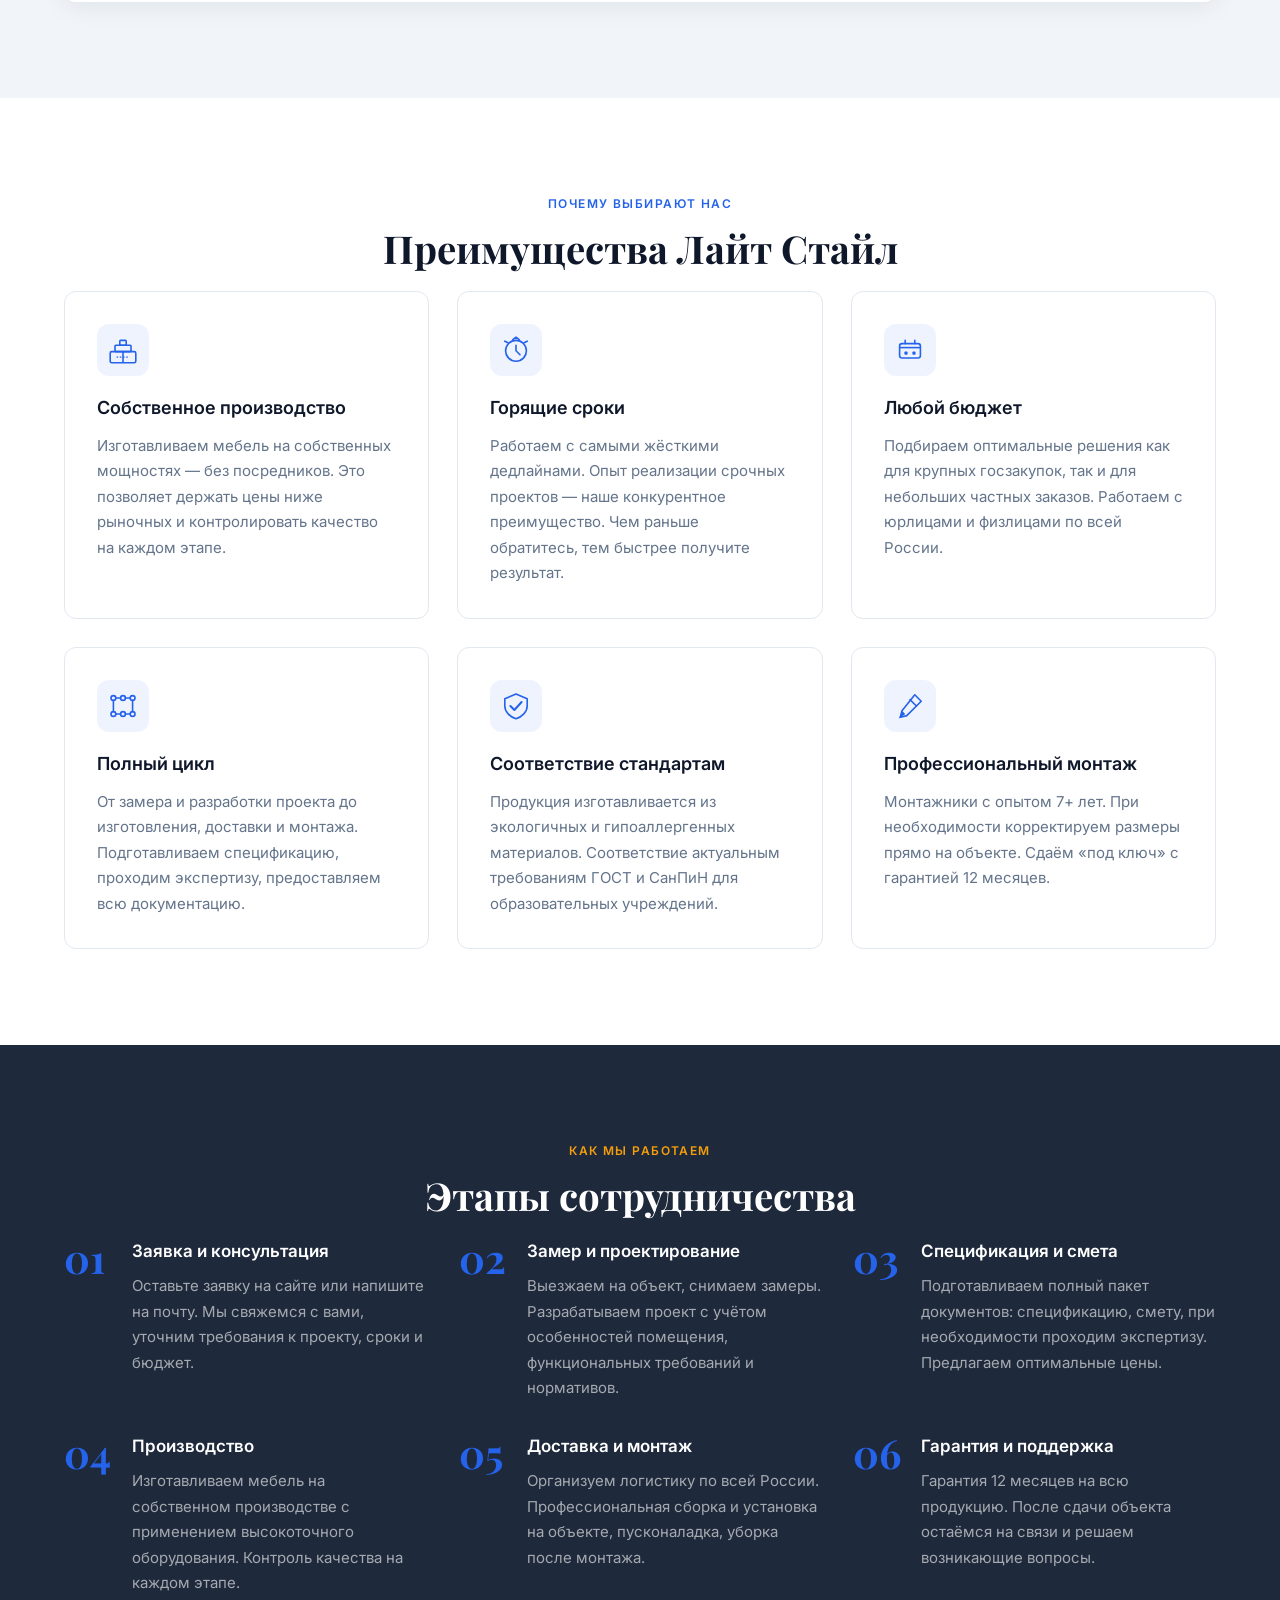
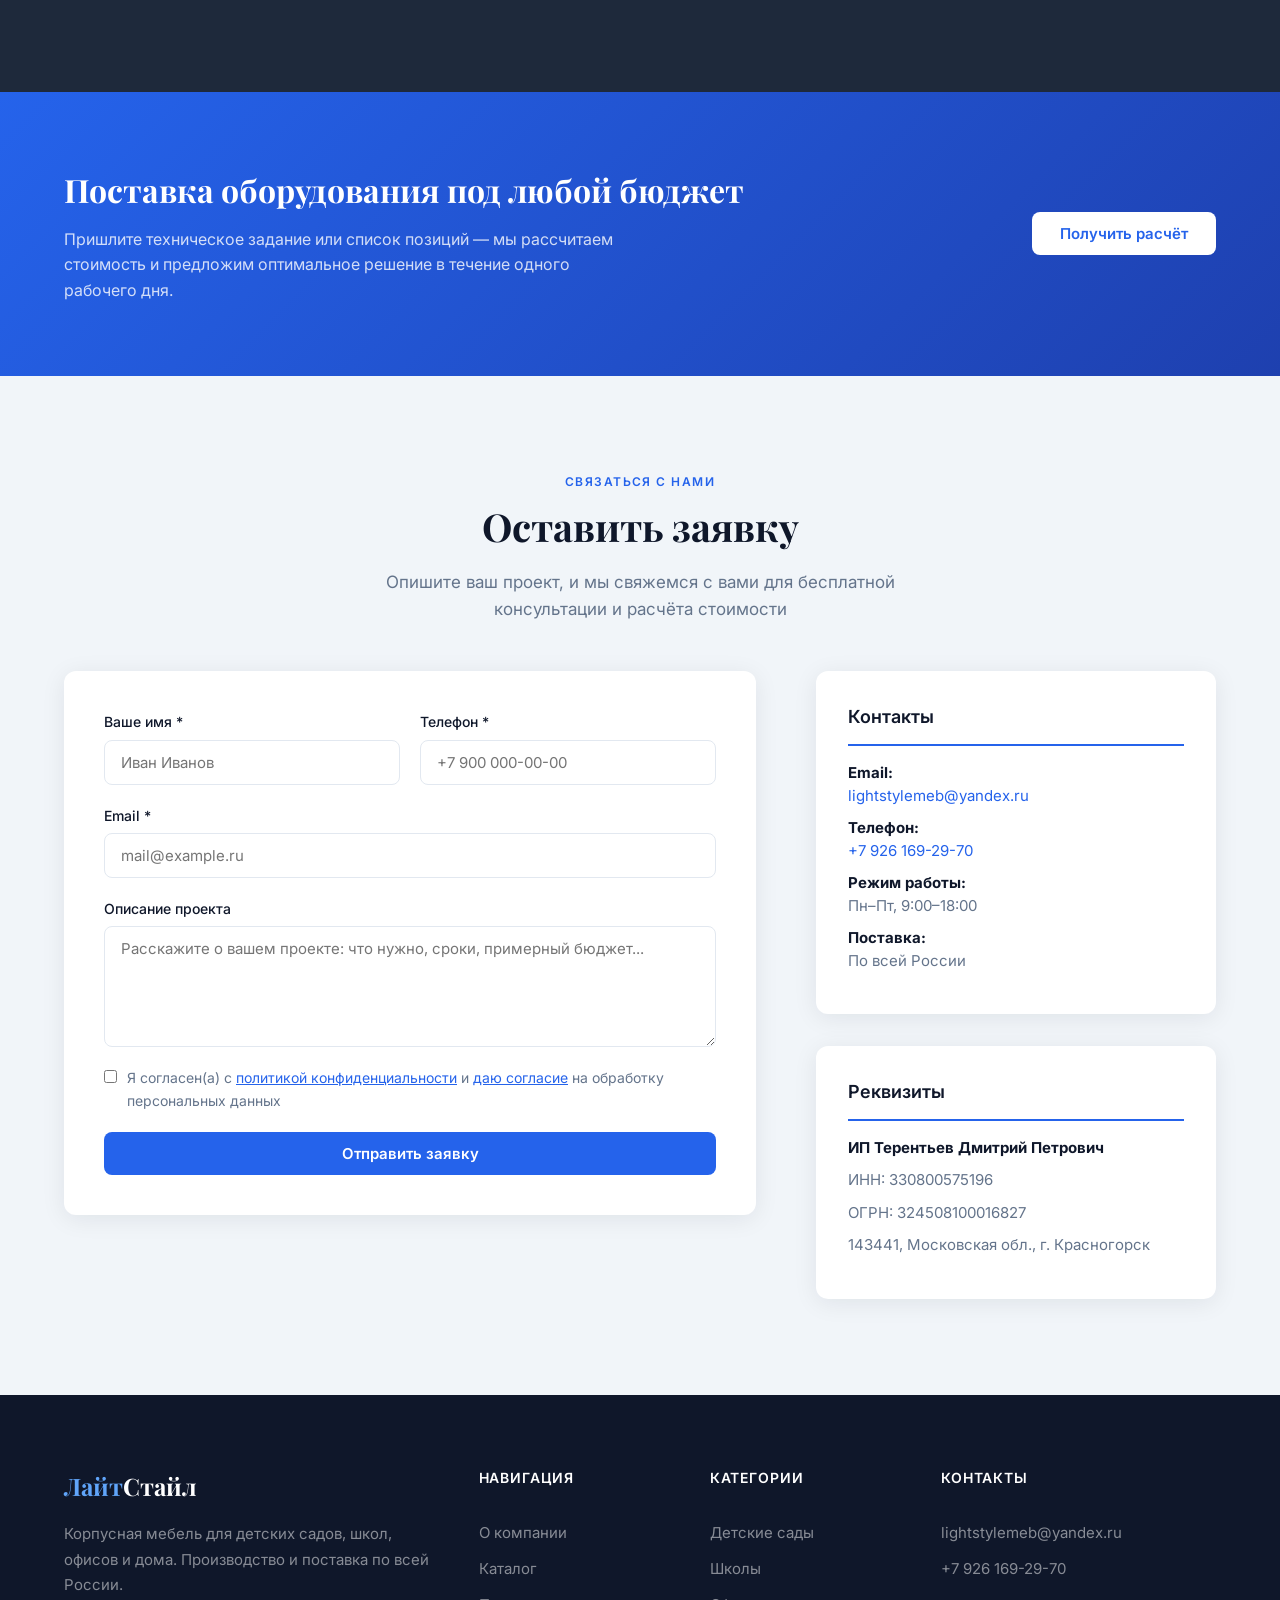
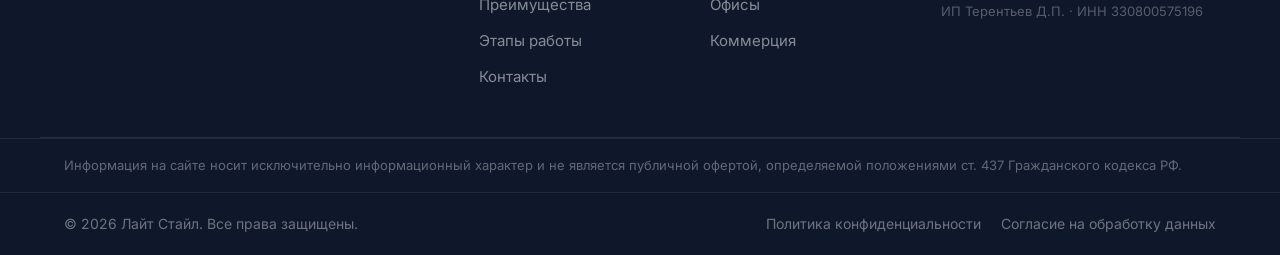
==== commit 7d35c39b: "Update: real product photos, form redesign, SVG icons, favicon, consent page, legal disclaimer" ====
--- a/index.html
+++ b/index.html
@@ -5,6 +5,7 @@
   <meta name="viewport" content="width=device-width, initial-scale=1.0" />
   <title>Лайт Стайл — Корпусная мебель на заказ</title>
   <meta name="description" content="Лайт Стайл — производство корпусной мебели для детских садов, школ, офисов и дома. Полный цикл от проекта до монтажа по всей России." />
+  <link rel="icon" type="image/svg+xml" href="favicon.svg" />
   <link rel="preconnect" href="https://fonts.googleapis.com" />
   <link rel="preconnect" href="https://fonts.gstatic.com" crossorigin />
   <link href="https://fonts.googleapis.com/css2?family=Inter:wght@300;400;500;600;700&family=Playfair+Display:wght@600;700&display=swap" rel="stylesheet" />
@@ -13,7 +14,7 @@
 <body>
 
 <!-- HEADER -->
-<header class="header" id="top">
+<header class="header" id="header">
   <div class="container header__inner">
     <a href="#top" class="logo">
       <span class="logo__light">Лайт</span><span class="logo__dark">Стайл</span>
@@ -32,7 +33,7 @@
 </header>
 
 <!-- HERO -->
-<section class="hero">
+<section class="hero" id="top">
   <div class="hero__bg">
     <div class="hero__overlay"></div>
   </div>
@@ -47,7 +48,7 @@
     <div class="hero__stats">
       <div class="hero__stat">
         <strong>300+</strong>
-        <span>позиций в наличии</span>
+        <span>позиций в каталоге</span>
       </div>
       <div class="hero__stat">
         <strong>250+</strong>
@@ -66,7 +67,7 @@
   <div class="container">
     <div class="about__grid">
       <div class="about__image-wrap">
-        <img src="https://images.unsplash.com/photo-1555041469-a586c61ea9bc?w=700&q=80" alt="Производство мебели Лайт Стайл" class="about__image" loading="lazy" />
+        <img src="images/image0.jpg" alt="Каталог мебели Лайт Стайл" class="about__image" loading="lazy" />
         <div class="about__badge">
           <strong>12 мес.</strong>
           <span>гарантия на всю продукцию</span>
@@ -103,50 +104,50 @@
 
     <div class="catalog__grid" id="tab-kindergarten">
       <div class="card">
-        <div class="card__img" style="background-image:url('https://images.unsplash.com/photo-1558618666-fcd25c85cd64?w=500&q=70')"></div>
+        <div class="card__img" style="background-image:url('images/image75.jpg')"></div>
         <div class="card__body">
           <h3>Кровати и спальные места</h3>
-          <p>Детские кровати, двухъярусные конструкции, складные кровати-трансформеры. Экологичные материалы, закруглённые углы.</p>
-          <a href="#contact" class="btn btn--sm">Узнать цену</a>
-        </div>
-      </div>
-      <div class="card">
-        <div class="card__img" style="background-image:url('https://images.unsplash.com/photo-1555041469-a586c61ea9bc?w=500&q=70')"></div>
-        <div class="card__body">
-          <h3>Шкафы и стеллажи</h3>
-          <p>Шкафы для хранения, стеллажи для пособий и игрушек, детские стенки. Яркие цвета, безопасная фурнитура.</p>
-          <a href="#contact" class="btn btn--sm">Узнать цену</a>
-        </div>
-      </div>
-      <div class="card">
-        <div class="card__img" style="background-image:url('https://images.unsplash.com/photo-1503676260728-1c00da094a0b?w=500&q=70')"></div>
-        <div class="card__body">
-          <h3>Столы и стулья</h3>
-          <p>Регулируемые по высоте столы и стулья, групповые комплекты для занятий. Соответствие СанПиН по ростовым группам.</p>
-          <a href="#contact" class="btn btn--sm">Узнать цену</a>
-        </div>
-      </div>
-      <div class="card">
-        <div class="card__img" style="background-image:url('https://images.unsplash.com/photo-1590422749897-47036da0b0ff?w=500&q=70')"></div>
-        <div class="card__body">
-          <h3>Тумбочки и скамейки</h3>
-          <p>Прикроватные тумбочки, скамейки для раздевалок с крючками. Прочные, удобные, рассчитаны на интенсивную эксплуатацию.</p>
-          <a href="#contact" class="btn btn--sm">Узнать цену</a>
-        </div>
-      </div>
-      <div class="card">
-        <div class="card__img" style="background-image:url('https://images.unsplash.com/photo-1604079628040-94301bb21b91?w=500&q=70')"></div>
-        <div class="card__body">
-          <h3>Хозяйственный блок</h3>
-          <p>Шкафы для хозинвентаря, комплекты мебели для кухни и прачечной. Практично, гигиенично, долговечно.</p>
-          <a href="#contact" class="btn btn--sm">Узнать цену</a>
-        </div>
-      </div>
-      <div class="card">
-        <div class="card__img" style="background-image:url('https://images.unsplash.com/photo-1601784551446-20c9e07cdbdb?w=500&q=70')"></div>
-        <div class="card__body">
-          <h3>Прихожие и раздевалки</h3>
-          <p>Секционные шкафчики для детской одежды с именными табличками, скамьи, вешалки. Удобно для детей и персонала.</p>
+          <p>Детские кровати из ЛДСП 16 мм. Экологичные материалы, кромка 2 мм, безопасные закруглённые углы. Размер: 1200×600 и 1400×600 мм.</p>
+          <a href="#contact" class="btn btn--sm">Узнать цену</a>
+        </div>
+      </div>
+      <div class="card">
+        <div class="card__img" style="background-image:url('images/image26.jpg')"></div>
+        <div class="card__body">
+          <h3>Шкафы для игрушек</h3>
+          <p>Шкафы для хранения игрушек и пособий из ЛДСП. Размер: 900×450×1500 мм и 800×400×1500 мм. Удобные полки, яркие цвета по выбору.</p>
+          <a href="#contact" class="btn btn--sm">Узнать цену</a>
+        </div>
+      </div>
+      <div class="card">
+        <div class="card__img" style="background-image:url('images/image57.jpg')"></div>
+        <div class="card__body">
+          <h3>Столы детские двухместные</h3>
+          <p>Детские столы (в т.ч. складные) из ЛДСП. Размер: 1100×450×480 мм. Регулируемые по высоте модели для разных ростовых групп.</p>
+          <a href="#contact" class="btn btn--sm">Узнать цену</a>
+        </div>
+      </div>
+      <div class="card">
+        <div class="card__img" style="background-image:url('images/image91.jpg')"></div>
+        <div class="card__body">
+          <h3>Стулья детские</h3>
+          <p>Штабелируемые и регулируемые по высоте стулья из ЛДСП. Ростовые группы 1–3. Прочная конструкция для интенсивной эксплуатации.</p>
+          <a href="#contact" class="btn btn--sm">Узнать цену</a>
+        </div>
+      </div>
+      <div class="card">
+        <div class="card__img" style="background-image:url('images/image38.jpg')"></div>
+        <div class="card__body">
+          <h3>Шкаф для детских горшков</h3>
+          <p>Секционный шкаф на 10 ячеек из ЛДСП. Размер: 543×320×1450 мм. Гигиеничные, удобные для персонала и воспитанников.</p>
+          <a href="#contact" class="btn btn--sm">Узнать цену</a>
+        </div>
+      </div>
+      <div class="card">
+        <div class="card__img" style="background-image:url('images/image82.jpg')"></div>
+        <div class="card__body">
+          <h3>Шкафы для одежды детей</h3>
+          <p>Секционный шкаф 300×320×1320 мм с индивидуальными промаркированными ячейками, полками для головных уборов и крючками.</p>
           <a href="#contact" class="btn btn--sm">Узнать цену</a>
         </div>
       </div>
@@ -154,50 +155,50 @@
 
     <div class="catalog__grid hidden" id="tab-school">
       <div class="card">
-        <div class="card__img" style="background-image:url('https://images.unsplash.com/photo-1580582932707-520aed937b7b?w=500&q=70')"></div>
-        <div class="card__body">
-          <h3>Ученические парты и стулья</h3>
-          <p>Одноместные и двуместные парты, регулируемые по высоте. Наклон столешницы, крючок для сумки, вместительная полка.</p>
-          <a href="#contact" class="btn btn--sm">Узнать цену</a>
-        </div>
-      </div>
-      <div class="card">
-        <div class="card__img" style="background-image:url('https://images.unsplash.com/photo-1562774053-701939374585?w=500&q=70')"></div>
-        <div class="card__body">
-          <h3>Шкафы для классов</h3>
-          <p>Встроенные и отдельностоящие шкафы для учебных материалов, книг, пособий. Стеклянные и глухие фасады.</p>
-          <a href="#contact" class="btn btn--sm">Узнать цену</a>
-        </div>
-      </div>
-      <div class="card">
-        <div class="card__img" style="background-image:url('https://images.unsplash.com/photo-1588072432836-e10032774350?w=500&q=70')"></div>
-        <div class="card__body">
-          <h3>Стеллажи и системы хранения</h3>
-          <p>Библиотечные стеллажи, модульные системы хранения, выставочные стойки. Максимальное использование пространства.</p>
-          <a href="#contact" class="btn btn--sm">Узнать цену</a>
-        </div>
-      </div>
-      <div class="card">
-        <div class="card__img" style="background-image:url('https://images.unsplash.com/photo-1497366216548-37526070297c?w=500&q=70')"></div>
-        <div class="card__body">
-          <h3>Мебель для учительской</h3>
-          <p>Учительские столы, стулья, тумбы, шкафы для документов. Эргономичный дизайн для рабочего пространства педагога.</p>
-          <a href="#contact" class="btn btn--sm">Узнать цену</a>
-        </div>
-      </div>
-      <div class="card">
-        <div class="card__img" style="background-image:url('https://images.unsplash.com/photo-1567401893414-76b7b1e5a7a5?w=500&q=70')"></div>
-        <div class="card__body">
-          <h3>Скамейки и раздевалки</h3>
-          <p>Секционные шкафчики для раздевалок, скамейки в коридоры. Прочные металлические и деревянные конструкции.</p>
-          <a href="#contact" class="btn btn--sm">Узнать цену</a>
-        </div>
-      </div>
-      <div class="card">
-        <div class="card__img" style="background-image:url('https://images.unsplash.com/photo-1571624436279-b272aff752b5?w=500&q=70')"></div>
-        <div class="card__body">
-          <h3>Столовая и буфет</h3>
-          <p>Обеденные столы, стулья, барные стойки для школьных столовых. Лёгкая уборка, ударостойкие покрытия.</p>
+        <div class="card__img" style="background-image:url('images/image48.jpg')"></div>
+        <div class="card__body">
+          <h3>Стол письменный с ящиками</h3>
+          <p>Письменный стол с выдвижными ящиками из ЛДСП. Размер: 1200×600×750 мм. Для учительской и кабинетов администрации.</p>
+          <a href="#contact" class="btn btn--sm">Узнать цену</a>
+        </div>
+      </div>
+      <div class="card">
+        <div class="card__img" style="background-image:url('images/image53.jpg')"></div>
+        <div class="card__body">
+          <h3>Стол письменный</h3>
+          <p>Письменный стол из ЛДСП. Размер: 1400×700×750 мм. Строгий дизайн для учебных кабинетов и учительских.</p>
+          <a href="#contact" class="btn btn--sm">Узнать цену</a>
+        </div>
+      </div>
+      <div class="card">
+        <div class="card__img" style="background-image:url('images/image5.jpg')"></div>
+        <div class="card__body">
+          <h3>Шкаф для белья</h3>
+          <p>Вместительный шкаф из ЛДСП. Размер: 1200×600×1800 мм. Для хранения постельного белья, инвентаря и учебных материалов.</p>
+          <a href="#contact" class="btn btn--sm">Узнать цену</a>
+        </div>
+      </div>
+      <div class="card">
+        <div class="card__img" style="background-image:url('images/image17.jpg')"></div>
+        <div class="card__body">
+          <h3>Шкаф комбинированный со стеклом</h3>
+          <p>Комбинированный шкаф из ЛДСП со стеклянными дверцами. Размер: 724×362×1779 мм. Для демонстрации пособий и хранения.</p>
+          <a href="#contact" class="btn btn--sm">Узнать цену</a>
+        </div>
+      </div>
+      <div class="card">
+        <div class="card__img" style="background-image:url('images/image42.jpg')"></div>
+        <div class="card__body">
+          <h3>Вешалка для полотенец</h3>
+          <p>Секционная вешалка на 5 секций из ЛДСП. Размер: 700×150×1200 мм. Компактная, удобная для раздевалок и санузлов.</p>
+          <a href="#contact" class="btn btn--sm">Узнать цену</a>
+        </div>
+      </div>
+      <div class="card">
+        <div class="card__img" style="background-image:url('images/image31.jpg')"></div>
+        <div class="card__body">
+          <h3>Шкаф для хранения игрушек</h3>
+          <p>Открытый шкаф-стеллаж из ЛДСП. Размер: 800×400×1500 мм. Для хранения игр, пособий и учебных материалов.</p>
           <a href="#contact" class="btn btn--sm">Узнать цену</a>
         </div>
       </div>
@@ -205,34 +206,34 @@
 
     <div class="catalog__grid hidden" id="tab-office">
       <div class="card">
-        <div class="card__img" style="background-image:url('https://images.unsplash.com/photo-1497366754035-f200968a6e72?w=500&q=70')"></div>
-        <div class="card__body">
-          <h3>Офисные рабочие места</h3>
-          <p>Эргономичные рабочие столы, тумбы, системы хранения. Модульные решения для оперативного офиса любого масштаба.</p>
-          <a href="#contact" class="btn btn--sm">Узнать цену</a>
-        </div>
-      </div>
-      <div class="card">
-        <div class="card__img" style="background-image:url('https://images.unsplash.com/photo-1560472354-b33ff0c44a43?w=500&q=70')"></div>
-        <div class="card__body">
-          <h3>Переговорные комнаты</h3>
-          <p>Конференц-столы, кресла, тумбы и стеллажи для переговорных. Строгий дизайн, качественные покрытия.</p>
-          <a href="#contact" class="btn btn--sm">Узнать цену</a>
-        </div>
-      </div>
-      <div class="card">
-        <div class="card__img" style="background-image:url('https://images.unsplash.com/photo-1586023492125-27b2c045efd7?w=500&q=70')"></div>
-        <div class="card__body">
-          <h3>Шкафы и архивы</h3>
-          <p>Архивные шкафы, стеллажи для документов, системы папок. Металлические и ДСП конструкции с замками.</p>
-          <a href="#contact" class="btn btn--sm">Узнать цену</a>
-        </div>
-      </div>
-      <div class="card">
-        <div class="card__img" style="background-image:url('https://images.unsplash.com/photo-1555041469-a586c61ea9bc?w=500&q=70')"></div>
-        <div class="card__body">
-          <h3>Мебель для дома</h3>
-          <p>Кухни, шкафы, гардеробные, прихожие, мебель для гостиных. Индивидуальные проекты под любое помещение.</p>
+        <div class="card__img" style="background-image:url('images/image58.jpg')"></div>
+        <div class="card__body">
+          <h3>Шкаф для одежды</h3>
+          <p>Шкаф для одежды из ЛДСП. Размер: 800×400×1800 мм. Универсальное решение для офисных раздевалок и хранения вещей персонала.</p>
+          <a href="#contact" class="btn btn--sm">Узнать цену</a>
+        </div>
+      </div>
+      <div class="card">
+        <div class="card__img" style="background-image:url('images/image94.jpg')"></div>
+        <div class="card__body">
+          <h3>Стойка ресепшн угловая</h3>
+          <p>Угловая двухсекционная стойка ресепшн из ЛДСП. Представительный дизайн для приёмных, образовательных и коммерческих учреждений.</p>
+          <a href="#contact" class="btn btn--sm">Узнать цену</a>
+        </div>
+      </div>
+      <div class="card">
+        <div class="card__img" style="background-image:url('images/image95.jpg')"></div>
+        <div class="card__body">
+          <h3>Тумба приставная</h3>
+          <p>Тумба приставная из ЛДСП. Размер: 600×500×700 мм. Подходит для оргтехники, офисного хранения и кабинетов руководителей.</p>
+          <a href="#contact" class="btn btn--sm">Узнать цену</a>
+        </div>
+      </div>
+      <div class="card">
+        <div class="card__img" style="background-image:url('images/image19.jpg')"></div>
+        <div class="card__body">
+          <h3>Модульная кухня</h3>
+          <p>Модульная кухня из ЛДСП. Размер секции: 600×1030×2000 мм. Для кухонь образовательных учреждений, офисов и коммерческих объектов.</p>
           <a href="#contact" class="btn btn--sm">Узнать цену</a>
         </div>
       </div>
@@ -251,36 +252,94 @@
     <p class="section__label center">Почему выбирают нас</p>
     <h2 class="section__title center">Преимущества Лайт Стайл</h2>
     <div class="adv__grid">
+
       <div class="adv__card">
-        <div class="adv__icon">🏭</div>
+        <div class="adv__icon">
+          <svg viewBox="0 0 40 40" fill="none" xmlns="http://www.w3.org/2000/svg">
+            <rect x="4" y="22" width="32" height="14" rx="2" stroke="#2563EB" stroke-width="2"/>
+            <rect x="10" y="14" width="20" height="8" rx="1" stroke="#2563EB" stroke-width="2"/>
+            <rect x="16" y="8" width="8" height="6" rx="1" stroke="#2563EB" stroke-width="2"/>
+            <line x1="20" y1="22" x2="20" y2="36" stroke="#2563EB" stroke-width="2"/>
+            <line x1="12" y1="29" x2="28" y2="29" stroke="#2563EB" stroke-width="1.5" stroke-dasharray="2 2"/>
+          </svg>
+        </div>
         <h3>Собственное производство</h3>
         <p>Изготавливаем мебель на собственных мощностях — без посредников. Это позволяет держать цены ниже рыночных и контролировать качество на каждом этапе.</p>
       </div>
+
       <div class="adv__card">
-        <div class="adv__icon">⚡</div>
+        <div class="adv__icon">
+          <svg viewBox="0 0 40 40" fill="none" xmlns="http://www.w3.org/2000/svg">
+            <circle cx="20" cy="21" r="13" stroke="#2563EB" stroke-width="2"/>
+            <polyline points="20,14 20,21 25,26" stroke="#2563EB" stroke-width="2" stroke-linecap="round" stroke-linejoin="round"/>
+            <path d="M16 7 L20 4 L24 7" stroke="#2563EB" stroke-width="2" stroke-linecap="round" stroke-linejoin="round"/>
+            <line x1="30" y1="11" x2="34" y2="9" stroke="#2563EB" stroke-width="2" stroke-linecap="round"/>
+            <line x1="10" y1="11" x2="6" y2="9" stroke="#2563EB" stroke-width="2" stroke-linecap="round"/>
+          </svg>
+        </div>
         <h3>Горящие сроки</h3>
         <p>Работаем с самыми жёсткими дедлайнами. Опыт реализации срочных проектов — наше конкурентное преимущество. Чем раньше обратитесь, тем быстрее получите результат.</p>
       </div>
+
       <div class="adv__card">
-        <div class="adv__icon">💼</div>
+        <div class="adv__icon">
+          <svg viewBox="0 0 40 40" fill="none" xmlns="http://www.w3.org/2000/svg">
+            <rect x="7" y="12" width="26" height="18" rx="3" stroke="#2563EB" stroke-width="2"/>
+            <line x1="7" y1="17" x2="33" y2="17" stroke="#2563EB" stroke-width="2"/>
+            <line x1="14" y1="12" x2="14" y2="8" stroke="#2563EB" stroke-width="2" stroke-linecap="round"/>
+            <line x1="26" y1="12" x2="26" y2="8" stroke="#2563EB" stroke-width="2" stroke-linecap="round"/>
+            <rect x="13" y="22" width="4" height="4" rx="1" fill="#2563EB"/>
+            <rect x="23" y="22" width="4" height="4" rx="1" fill="#2563EB"/>
+          </svg>
+        </div>
         <h3>Любой бюджет</h3>
         <p>Подбираем оптимальные решения как для крупных госзакупок, так и для небольших частных заказов. Работаем с юрлицами и физлицами по всей России.</p>
       </div>
+
       <div class="adv__card">
-        <div class="adv__icon">📐</div>
+        <div class="adv__icon">
+          <svg viewBox="0 0 40 40" fill="none" xmlns="http://www.w3.org/2000/svg">
+            <circle cx="8" cy="10" r="3" stroke="#2563EB" stroke-width="2"/>
+            <circle cx="20" cy="10" r="3" stroke="#2563EB" stroke-width="2"/>
+            <circle cx="32" cy="10" r="3" stroke="#2563EB" stroke-width="2"/>
+            <circle cx="8" cy="30" r="3" stroke="#2563EB" stroke-width="2"/>
+            <circle cx="20" cy="30" r="3" stroke="#2563EB" stroke-width="2"/>
+            <circle cx="32" cy="30" r="3" stroke="#2563EB" stroke-width="2"/>
+            <line x1="11" y1="10" x2="17" y2="10" stroke="#2563EB" stroke-width="2" stroke-linecap="round"/>
+            <line x1="23" y1="10" x2="29" y2="10" stroke="#2563EB" stroke-width="2" stroke-linecap="round"/>
+            <line x1="32" y1="13" x2="32" y2="27" stroke="#2563EB" stroke-width="2" stroke-linecap="round"/>
+            <line x1="29" y1="30" x2="23" y2="30" stroke="#2563EB" stroke-width="2" stroke-linecap="round"/>
+            <line x1="17" y1="30" x2="11" y2="30" stroke="#2563EB" stroke-width="2" stroke-linecap="round"/>
+            <line x1="8" y1="27" x2="8" y2="13" stroke="#2563EB" stroke-width="2" stroke-linecap="round"/>
+          </svg>
+        </div>
         <h3>Полный цикл</h3>
         <p>От замера и разработки проекта до изготовления, доставки и монтажа. Подготавливаем спецификацию, проходим экспертизу, предоставляем всю документацию.</p>
       </div>
+
       <div class="adv__card">
-        <div class="adv__icon">✅</div>
+        <div class="adv__icon">
+          <svg viewBox="0 0 40 40" fill="none" xmlns="http://www.w3.org/2000/svg">
+            <path d="M20 5 L34 11 L34 20 C34 27.5 27.5 33.5 20 36 C12.5 33.5 6 27.5 6 20 L6 11 Z" stroke="#2563EB" stroke-width="2" stroke-linejoin="round"/>
+            <polyline points="13,20 18,25 27,15" stroke="#2563EB" stroke-width="2.5" stroke-linecap="round" stroke-linejoin="round"/>
+          </svg>
+        </div>
         <h3>Соответствие стандартам</h3>
         <p>Продукция изготавливается из экологичных и гипоаллергенных материалов. Соответствие актуальным требованиям ГОСТ и СанПиН для образовательных учреждений.</p>
       </div>
+
       <div class="adv__card">
-        <div class="adv__icon">🔧</div>
+        <div class="adv__icon">
+          <svg viewBox="0 0 40 40" fill="none" xmlns="http://www.w3.org/2000/svg">
+            <path d="M26 6 L34 14 L16 32 L8 34 L10 26 Z" stroke="#2563EB" stroke-width="2" stroke-linejoin="round"/>
+            <line x1="20" y1="12" x2="28" y2="20" stroke="#2563EB" stroke-width="2" stroke-linecap="round"/>
+            <path d="M6 36 L10 26 L14 30 Z" fill="#2563EB"/>
+          </svg>
+        </div>
         <h3>Профессиональный монтаж</h3>
         <p>Монтажники с опытом 7+ лет. При необходимости корректируем размеры прямо на объекте. Сдаём «под ключ» с гарантией 12 месяцев.</p>
       </div>
+
     </div>
   </div>
 </section>
@@ -363,27 +422,21 @@
             <input type="text" id="name" name="name" placeholder="Иван Иванов" required />
           </div>
           <div class="form__field">
-            <label for="org">Организация</label>
-            <input type="text" id="org" name="org" placeholder="МБДОУ №45" />
+            <label for="phone">Телефон *</label>
+            <input type="tel" id="phone" name="phone" placeholder="+7 900 000-00-00" required />
           </div>
         </div>
-        <div class="form__row">
-          <div class="form__field">
-            <label for="email">Email *</label>
-            <input type="email" id="email" name="email" placeholder="mail@example.ru" required />
-          </div>
-          <div class="form__field">
-            <label for="city">Город</label>
-            <input type="text" id="city" name="city" placeholder="Москва" />
-          </div>
-        </div>
         <div class="form__field">
-          <label for="message">Описание проекта *</label>
-          <textarea id="message" name="message" rows="5" placeholder="Расскажите о вашем проекте: что нужно, сроки, примерный бюджет..." required></textarea>
+          <label for="email">Email *</label>
+          <input type="email" id="email" name="email" placeholder="mail@example.ru" required />
+        </div>
+        <div class="form__field">
+          <label for="message">Описание проекта</label>
+          <textarea id="message" name="message" rows="5" placeholder="Расскажите о вашем проекте: что нужно, сроки, примерный бюджет..."></textarea>
         </div>
         <div class="form__checkbox">
           <input type="checkbox" id="privacy" name="privacy" required />
-          <label for="privacy">Я согласен(а) с <a href="privacy.html" target="_blank">политикой конфиденциальности</a> и даю согласие на обработку персональных данных</label>
+          <label for="privacy">Я согласен(а) с <a href="privacy.html" target="_blank">политикой конфиденциальности</a> и <a href="consent.html" target="_blank">даю согласие</a> на обработку персональных данных</label>
         </div>
         <button type="submit" class="btn btn--primary btn--full">Отправить заявку</button>
         <div class="form__success hidden" id="formSuccess">
@@ -407,7 +460,7 @@
           <p><strong>ИП Терентьев Дмитрий Петрович</strong></p>
           <p>ИНН: 330800575196</p>
           <p>ОГРН: 324508100016827</p>
-          <p>Юр. адрес: 143441, Московская обл., г. Красногорск</p>
+          <p>143441, Московская обл., г. Красногорск</p>
         </div>
       </div>
     </div>
@@ -436,7 +489,7 @@
       <a href="#catalog">Детские сады</a>
       <a href="#catalog">Школы</a>
       <a href="#catalog">Офисы</a>
-      <a href="#catalog">Дом</a>
+      <a href="#catalog">Коммерция</a>
     </div>
     <div class="footer__contact">
       <h4>Контакты</h4>
@@ -445,10 +498,18 @@
       <p class="footer__small">ИП Терентьев Д.П. · ИНН 330800575196</p>
     </div>
   </div>
+  <div class="footer__disclaimer">
+    <div class="container">
+      Информация на сайте носит исключительно информационный характер и не является публичной офертой, определяемой положениями ст. 437 Гражданского кодекса РФ.
+    </div>
+  </div>
   <div class="footer__bottom">
     <div class="container">
-      <span>© 2024 Лайт Стайл. Все права защищены.</span>
-      <a href="privacy.html">Политика конфиденциальности</a>
+      <span>© 2026 Лайт Стайл. Все права защищены.</span>
+      <div class="footer__bottom-links">
+        <a href="privacy.html">Политика конфиденциальности</a>
+        <a href="consent.html">Согласие на обработку данных</a>
+      </div>
     </div>
   </div>
 </footer>
--- a/style.css
+++ b/style.css
@@ -380,6 +380,8 @@
   overflow: hidden;
   box-shadow: var(--shadow);
   transition: transform var(--transition), box-shadow var(--transition);
+  display: flex;
+  flex-direction: column;
 }
 .card:hover { transform: translateY(-4px); box-shadow: var(--shadow-lg); }
 
@@ -387,6 +389,7 @@
   height: 220px;
   background-size: cover;
   background-position: center;
+  flex-shrink: 0;
 }
 
 .card__body {
@@ -394,6 +397,7 @@
   display: flex;
   flex-direction: column;
   gap: 10px;
+  flex: 1;
 }
 .card__body h3 {
   font-size: 1.125rem;
@@ -404,6 +408,10 @@
   font-size: .9375rem;
   color: var(--gray);
   flex: 1;
+}
+.card__body .btn--sm {
+  margin-top: auto;
+  align-self: flex-start;
 }
 
 .catalog__cta {
@@ -441,9 +449,20 @@
 }
 
 .adv__icon {
-  font-size: 2.5rem;
-  margin-bottom: 16px;
-  line-height: 1;
+  width: 52px;
+  height: 52px;
+  margin-bottom: 18px;
+  display: flex;
+  align-items: center;
+  justify-content: center;
+  background: rgba(37,99,235,.08);
+  border-radius: 12px;
+  padding: 10px;
+}
+.adv__icon svg {
+  width: 32px;
+  height: 32px;
+  display: block;
 }
 
 .adv__card h3 {
@@ -707,8 +726,17 @@
   font-size: .8125rem !important;
 }
 
+.footer__disclaimer {
+  border-top: 1px solid rgba(255,255,255,.08);
+  padding: 16px 0;
+  font-size: .8125rem;
+  color: rgba(255,255,255,.35);
+  line-height: 1.6;
+}
+
 .footer__bottom {
-  padding: 24px 0;
+  padding: 20px 0;
+  border-top: 1px solid rgba(255,255,255,.08);
 }
 .footer__bottom .container {
   display: flex;
@@ -723,6 +751,11 @@
   color: rgba(255,255,255,.4);
 }
 .footer__bottom a:hover { color: rgba(255,255,255,.8); }
+.footer__bottom-links {
+  display: flex;
+  gap: 20px;
+  flex-wrap: wrap;
+}
 
 /* ===== BACK TO TOP ===== */
 .back-top {
@@ -775,6 +808,7 @@
   .adv__grid { grid-template-columns: 1fr; }
   .catalog__grid { grid-template-columns: 1fr; }
   .footer__bottom .container { flex-direction: column; text-align: center; }
+  .footer__bottom-links { justify-content: center; }
   .back-top { bottom: 20px; right: 20px; }
 }
 
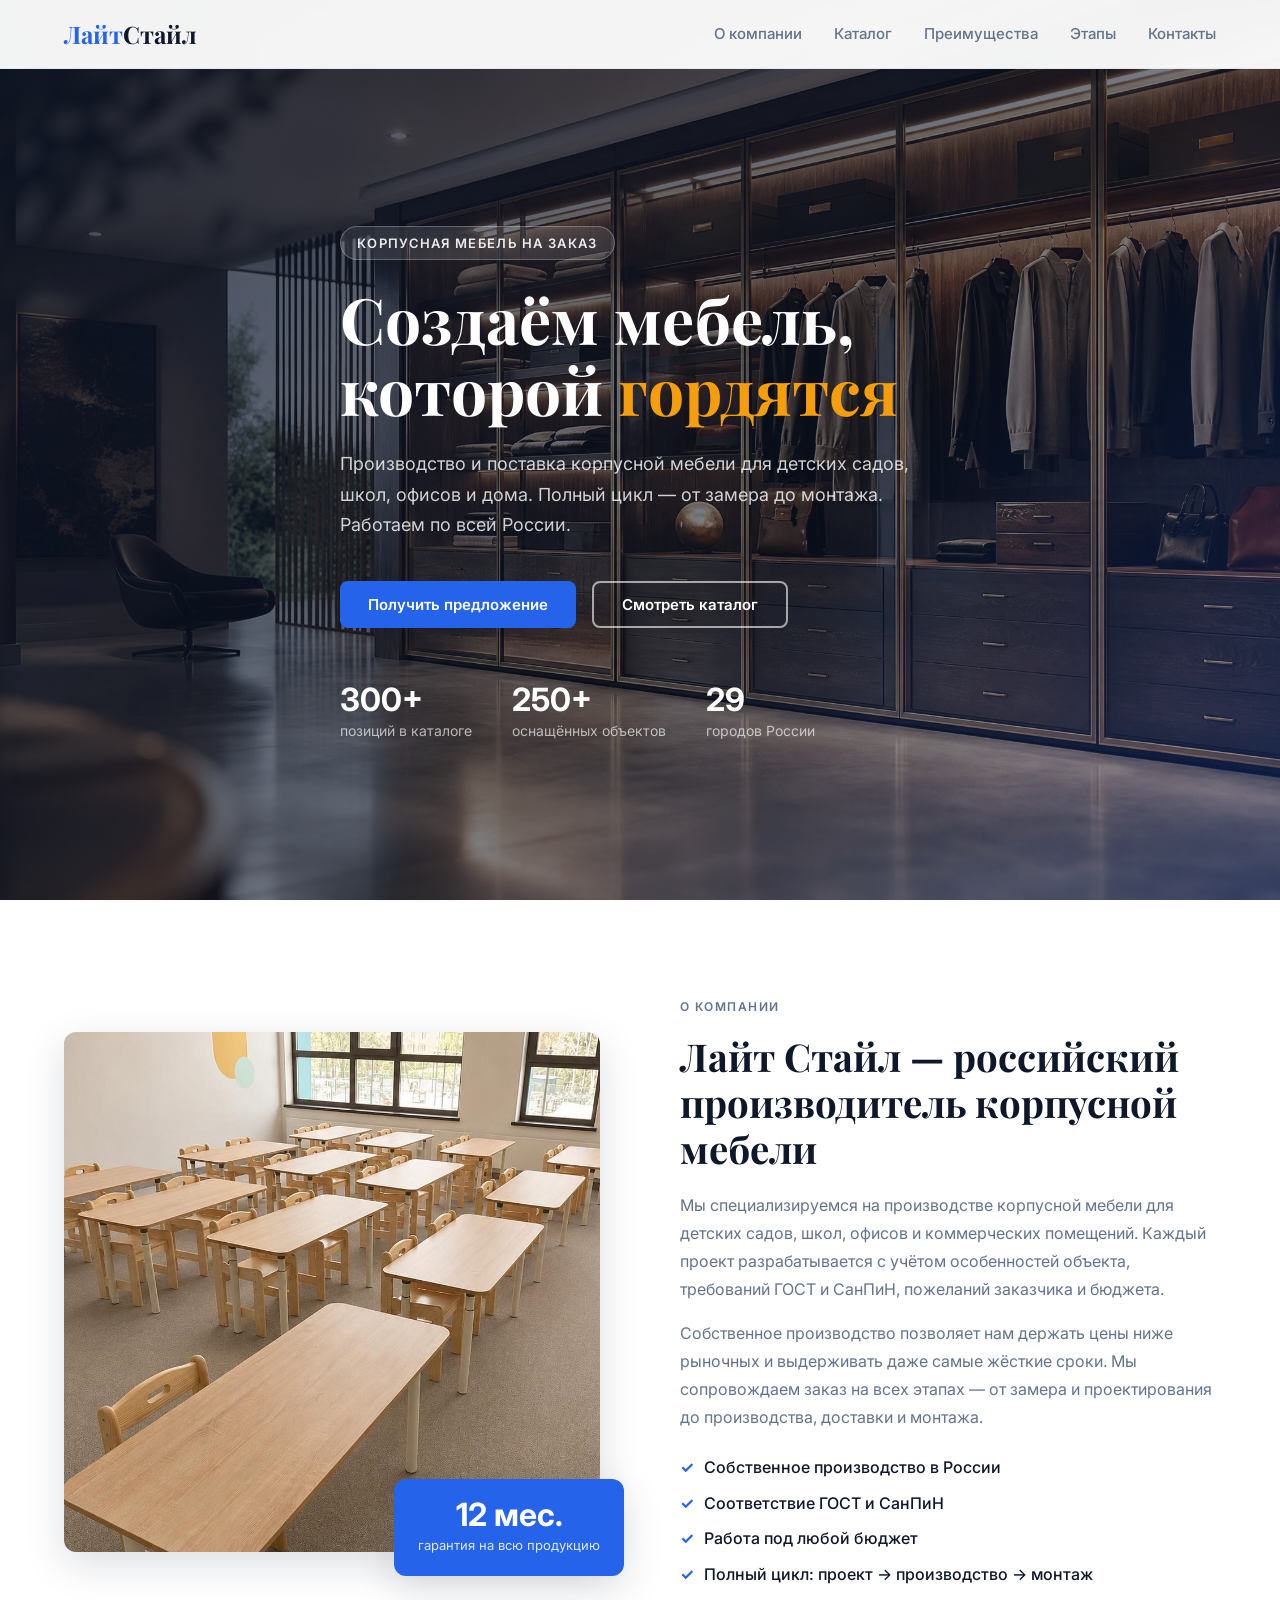
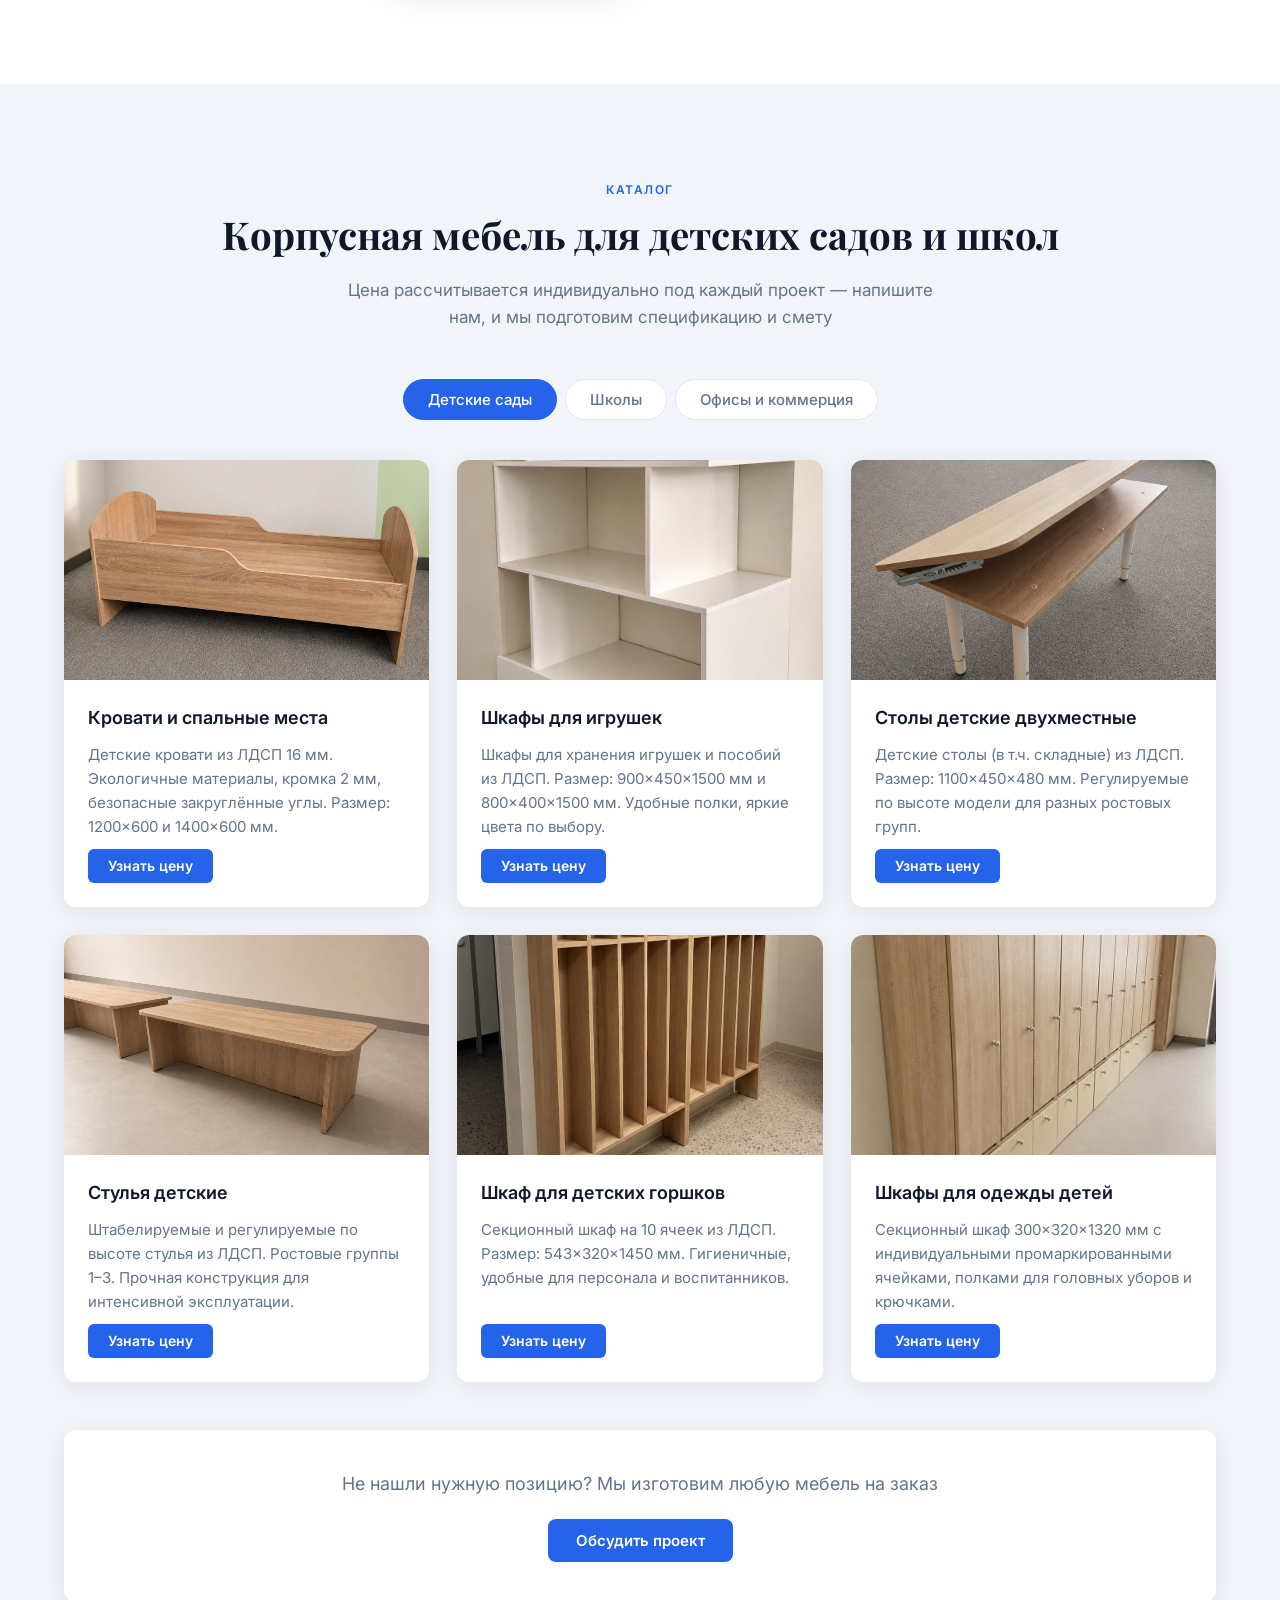
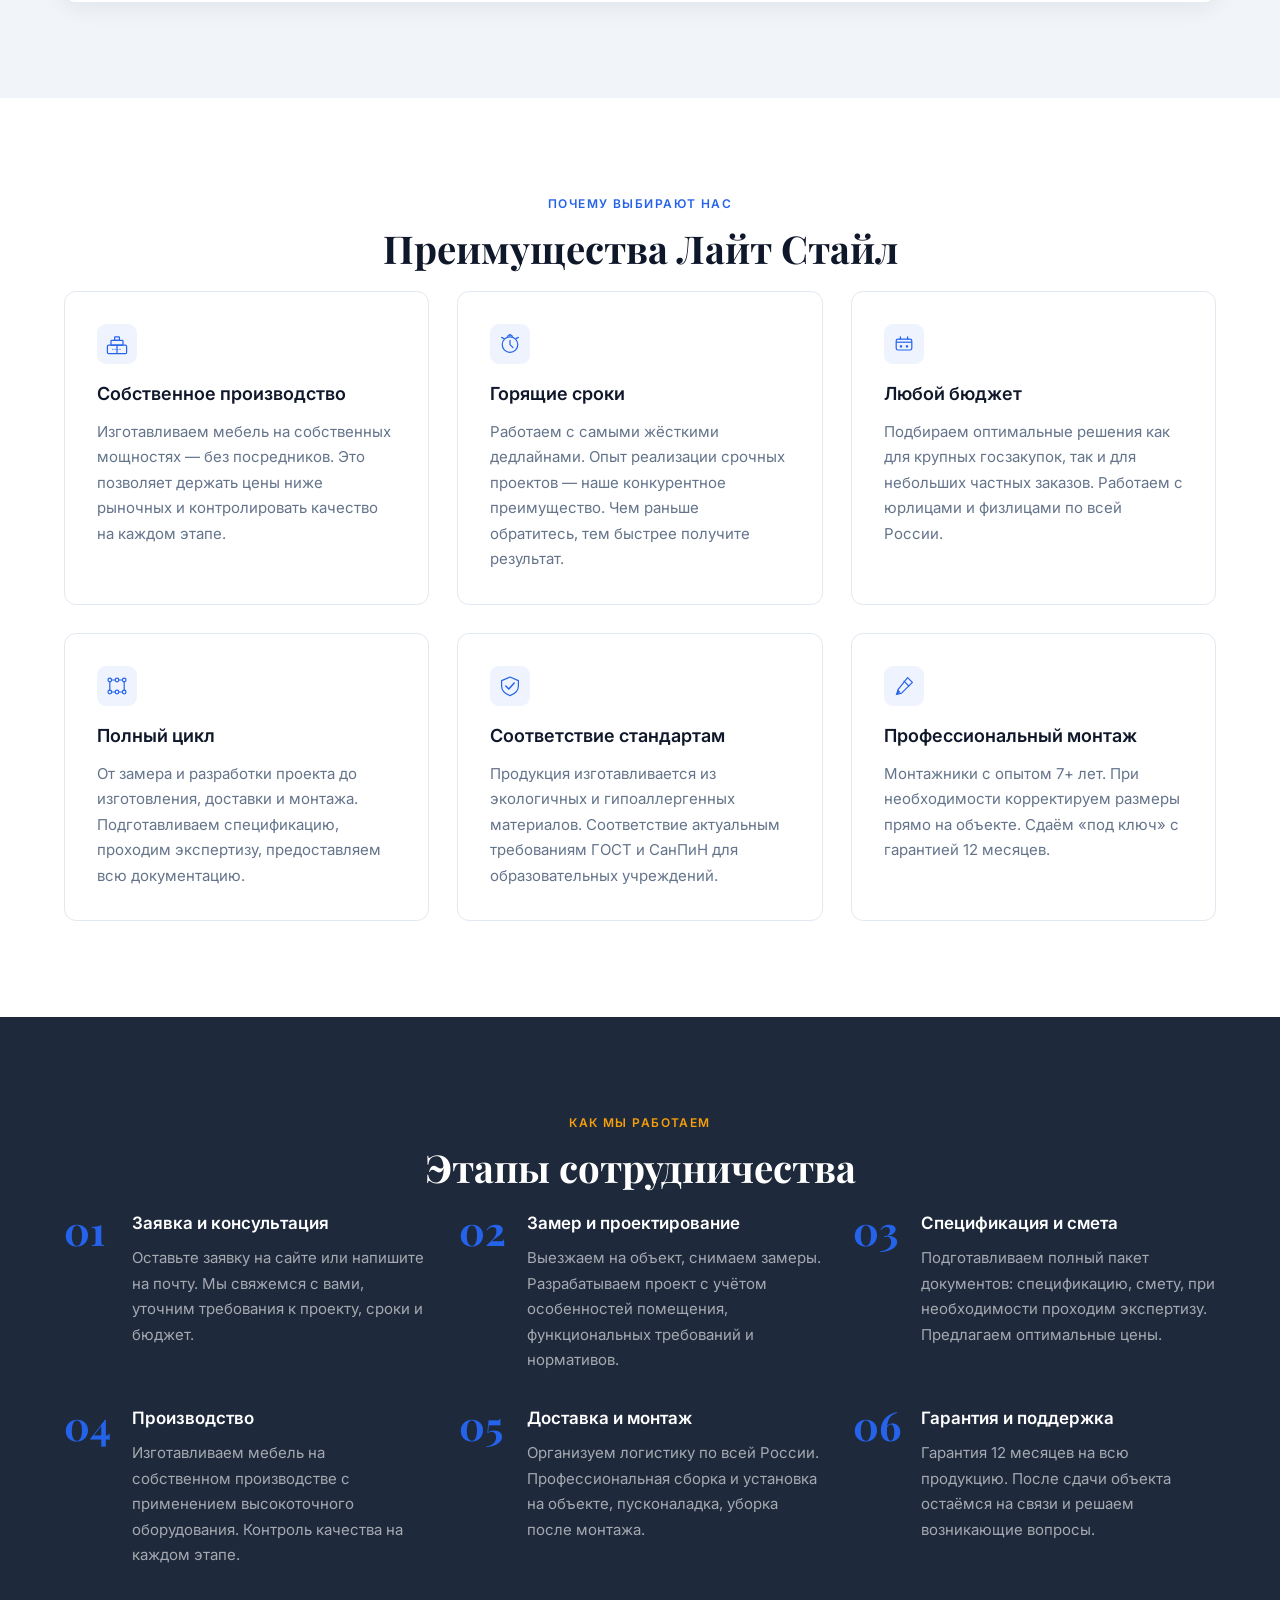
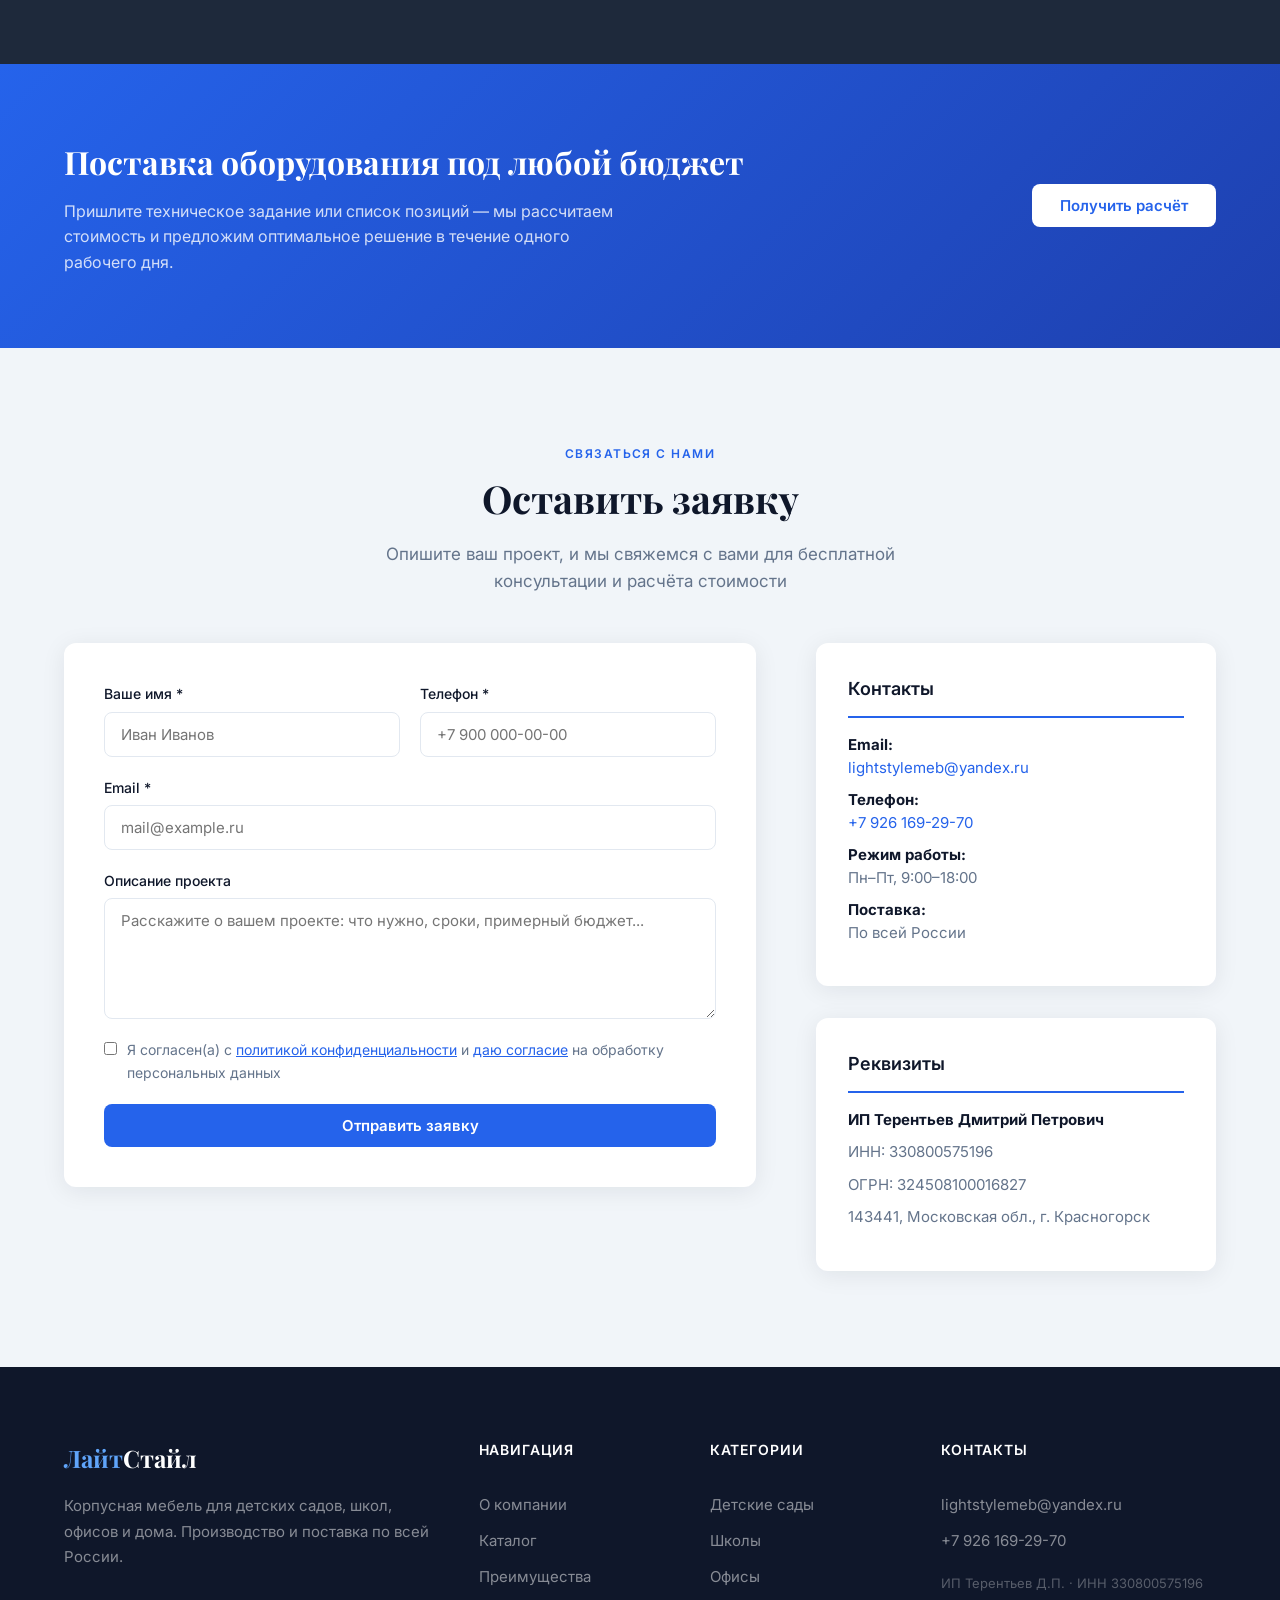
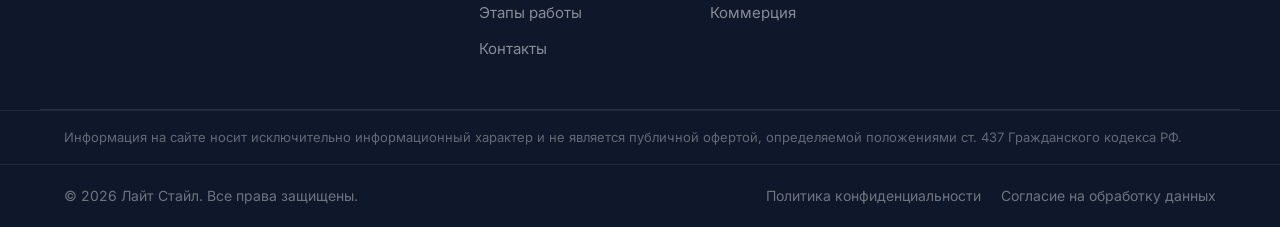
==== commit cf6dd418: "Switch form to Web3Forms API — no mailto, real email delivery" ====
--- a/index.html
+++ b/index.html
@@ -416,6 +416,10 @@
 
     <div class="contact__grid">
       <form class="form" id="contactForm" novalidate>
+        <!-- Web3Forms access key — получить на https://web3forms.com/ -->
+        <input type="hidden" name="access_key" value="YOUR_ACCESS_KEY_HERE" />
+        <input type="hidden" name="subject" value="Новая заявка с сайта Лайт Стайл" />
+        <input type="hidden" name="from_name" value="Сайт Лайт Стайл" />
         <div class="form__row">
           <div class="form__field">
             <label for="name">Ваше имя *</label>
--- a/style.css
+++ b/style.css
@@ -191,8 +191,7 @@
 .hero__bg {
   position: absolute;
   inset: 0;
-  background:
-    url('https://images.unsplash.com/photo-1555041469-a586c61ea9bc?w=1800&q=80') center/cover no-repeat;
+  background: url('images/hero.jpg') center/cover no-repeat;
 }
 
 .hero__overlay {
@@ -449,19 +448,20 @@
 }
 
 .adv__icon {
-  width: 52px;
-  height: 52px;
-  margin-bottom: 18px;
+  width: 40px;
+  height: 40px;
+  margin-bottom: 16px;
   display: flex;
   align-items: center;
   justify-content: center;
   background: rgba(37,99,235,.08);
-  border-radius: 12px;
-  padding: 10px;
+  border-radius: 9px;
+  padding: 8px;
+  flex-shrink: 0;
 }
 .adv__icon svg {
-  width: 32px;
-  height: 32px;
+  width: 24px;
+  height: 24px;
   display: block;
 }
 
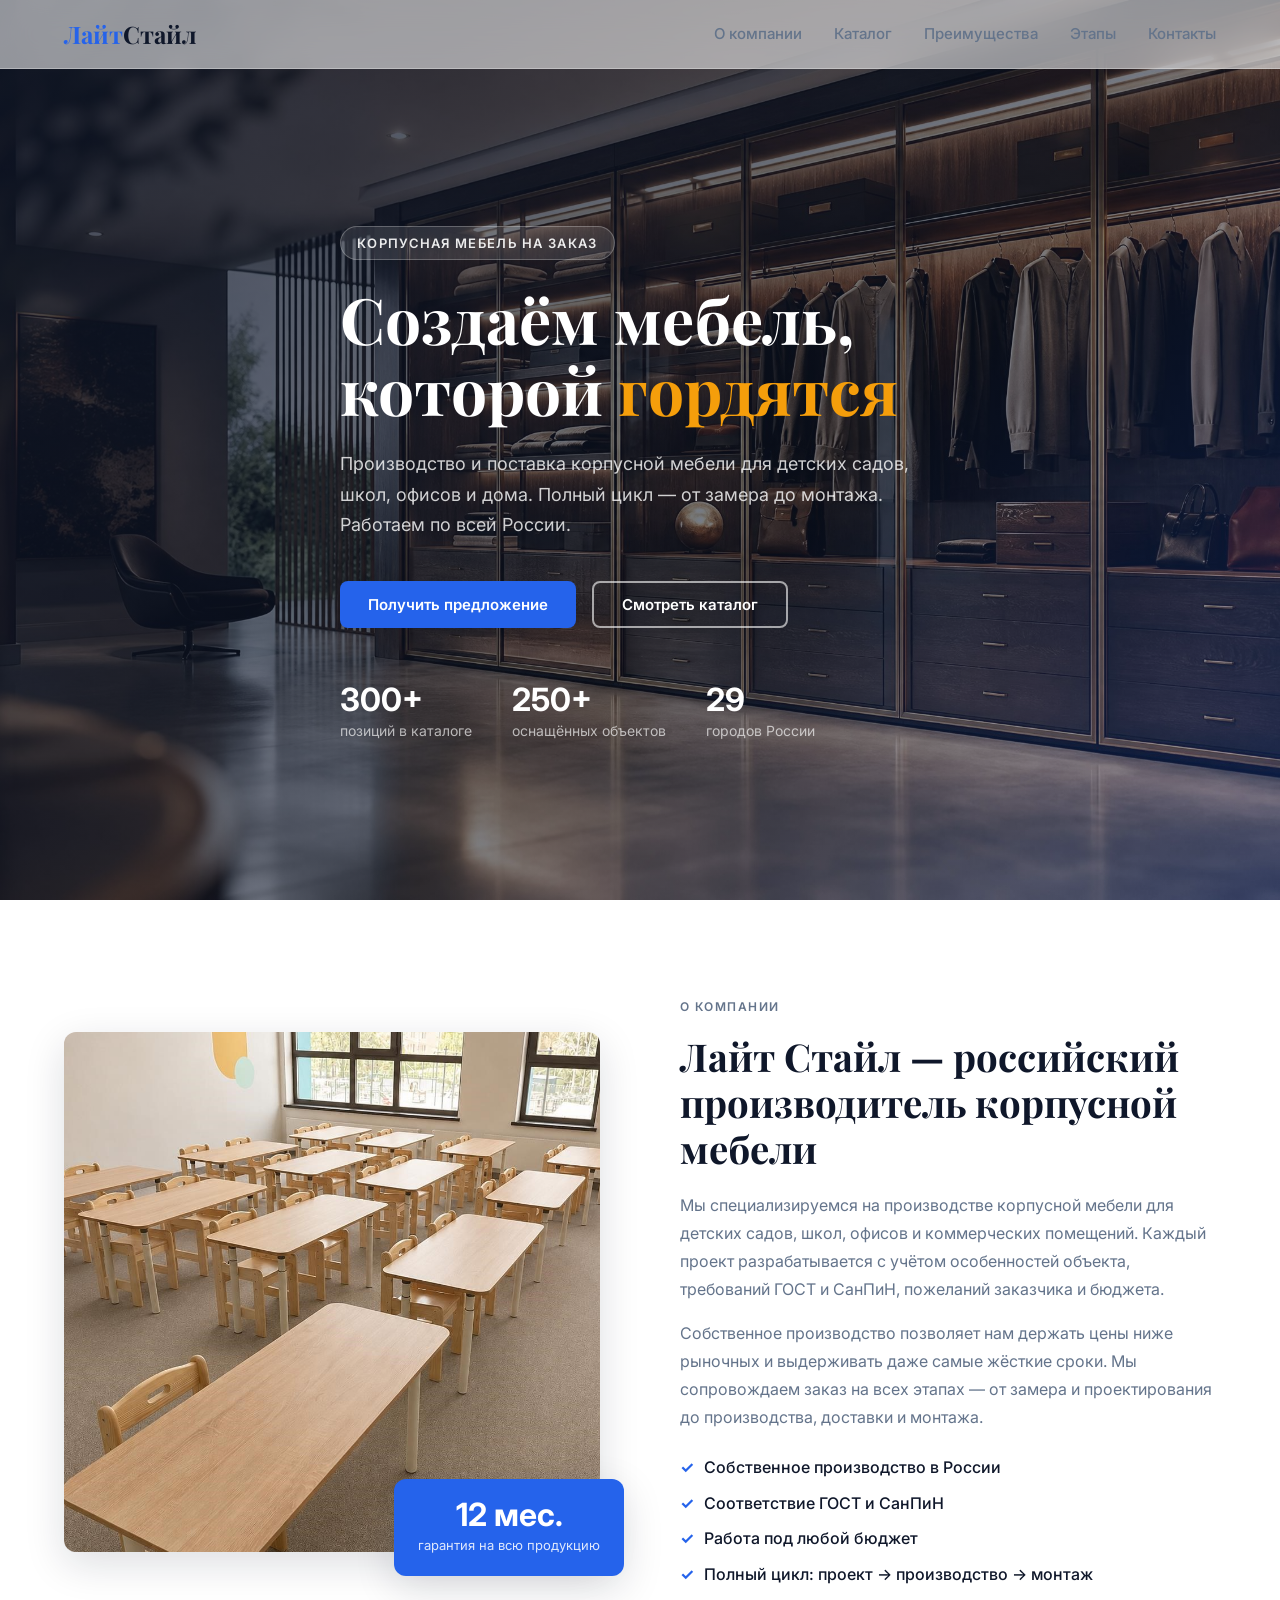
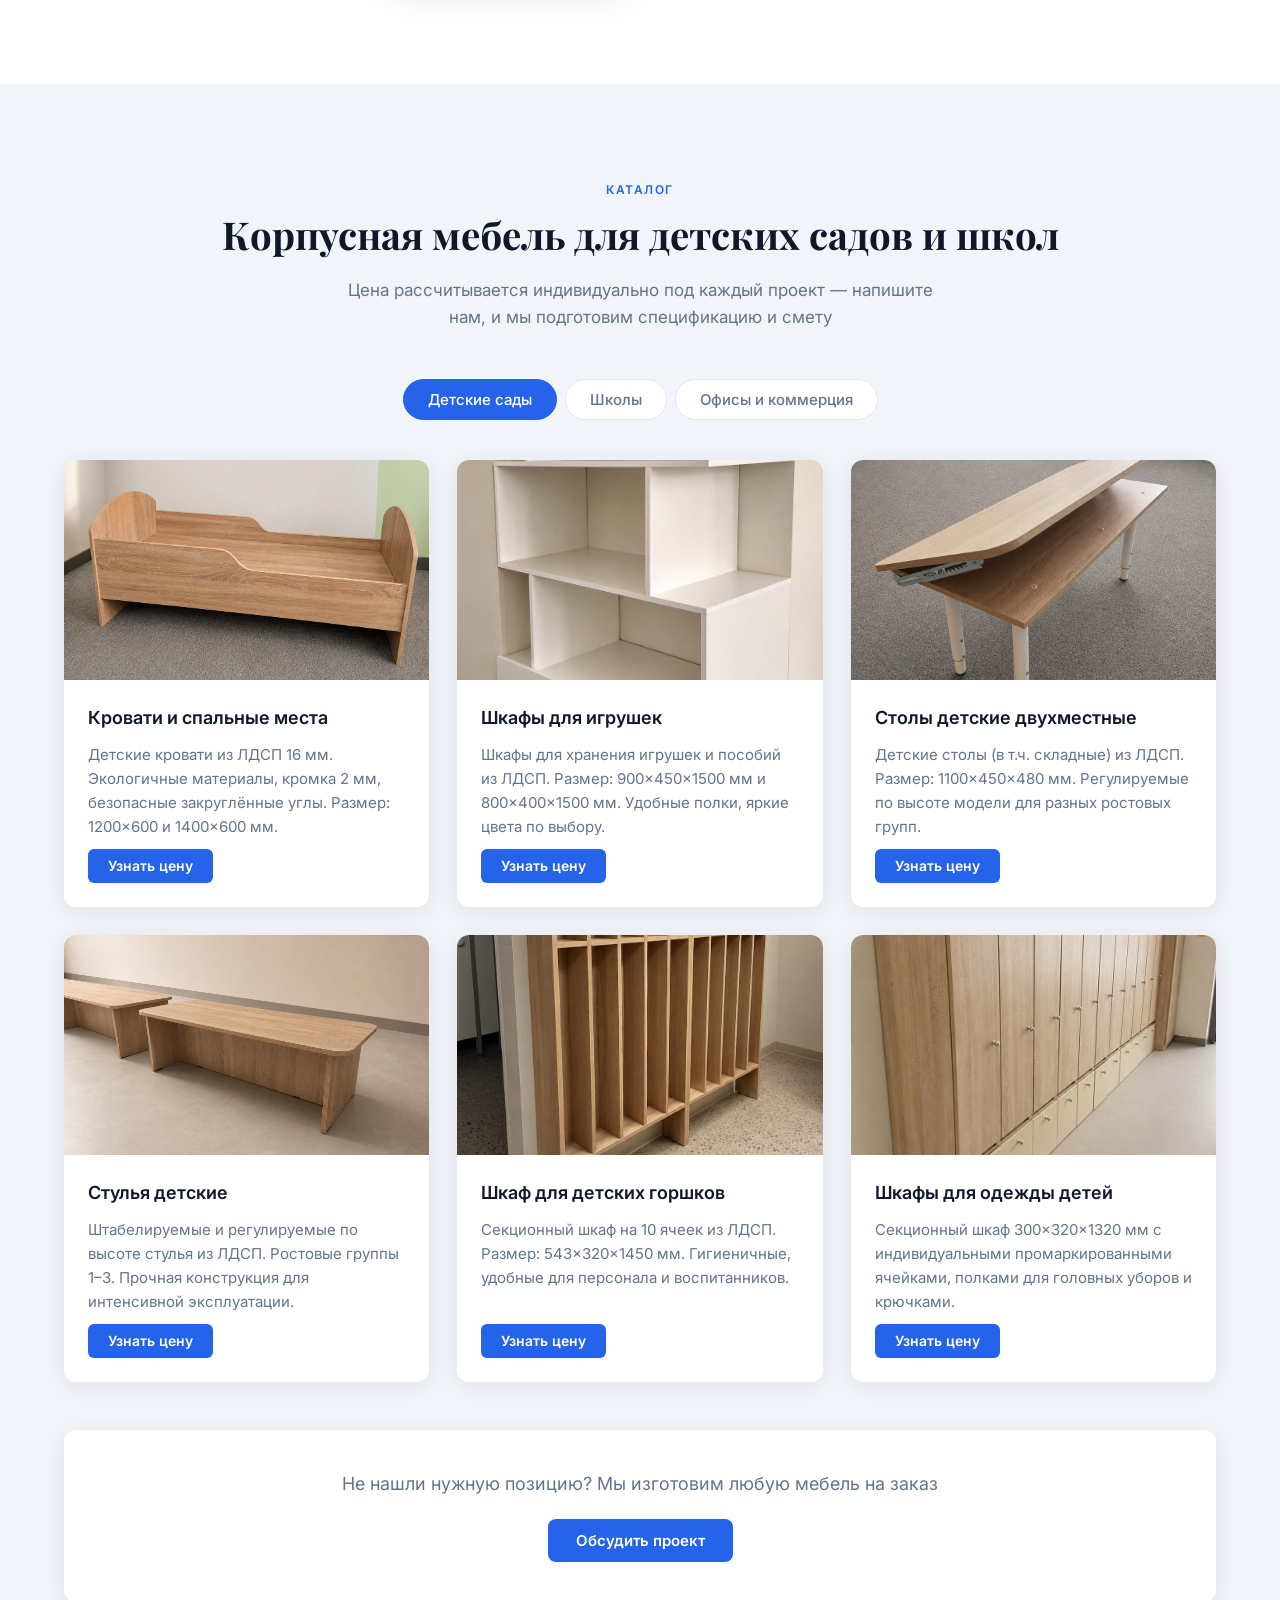
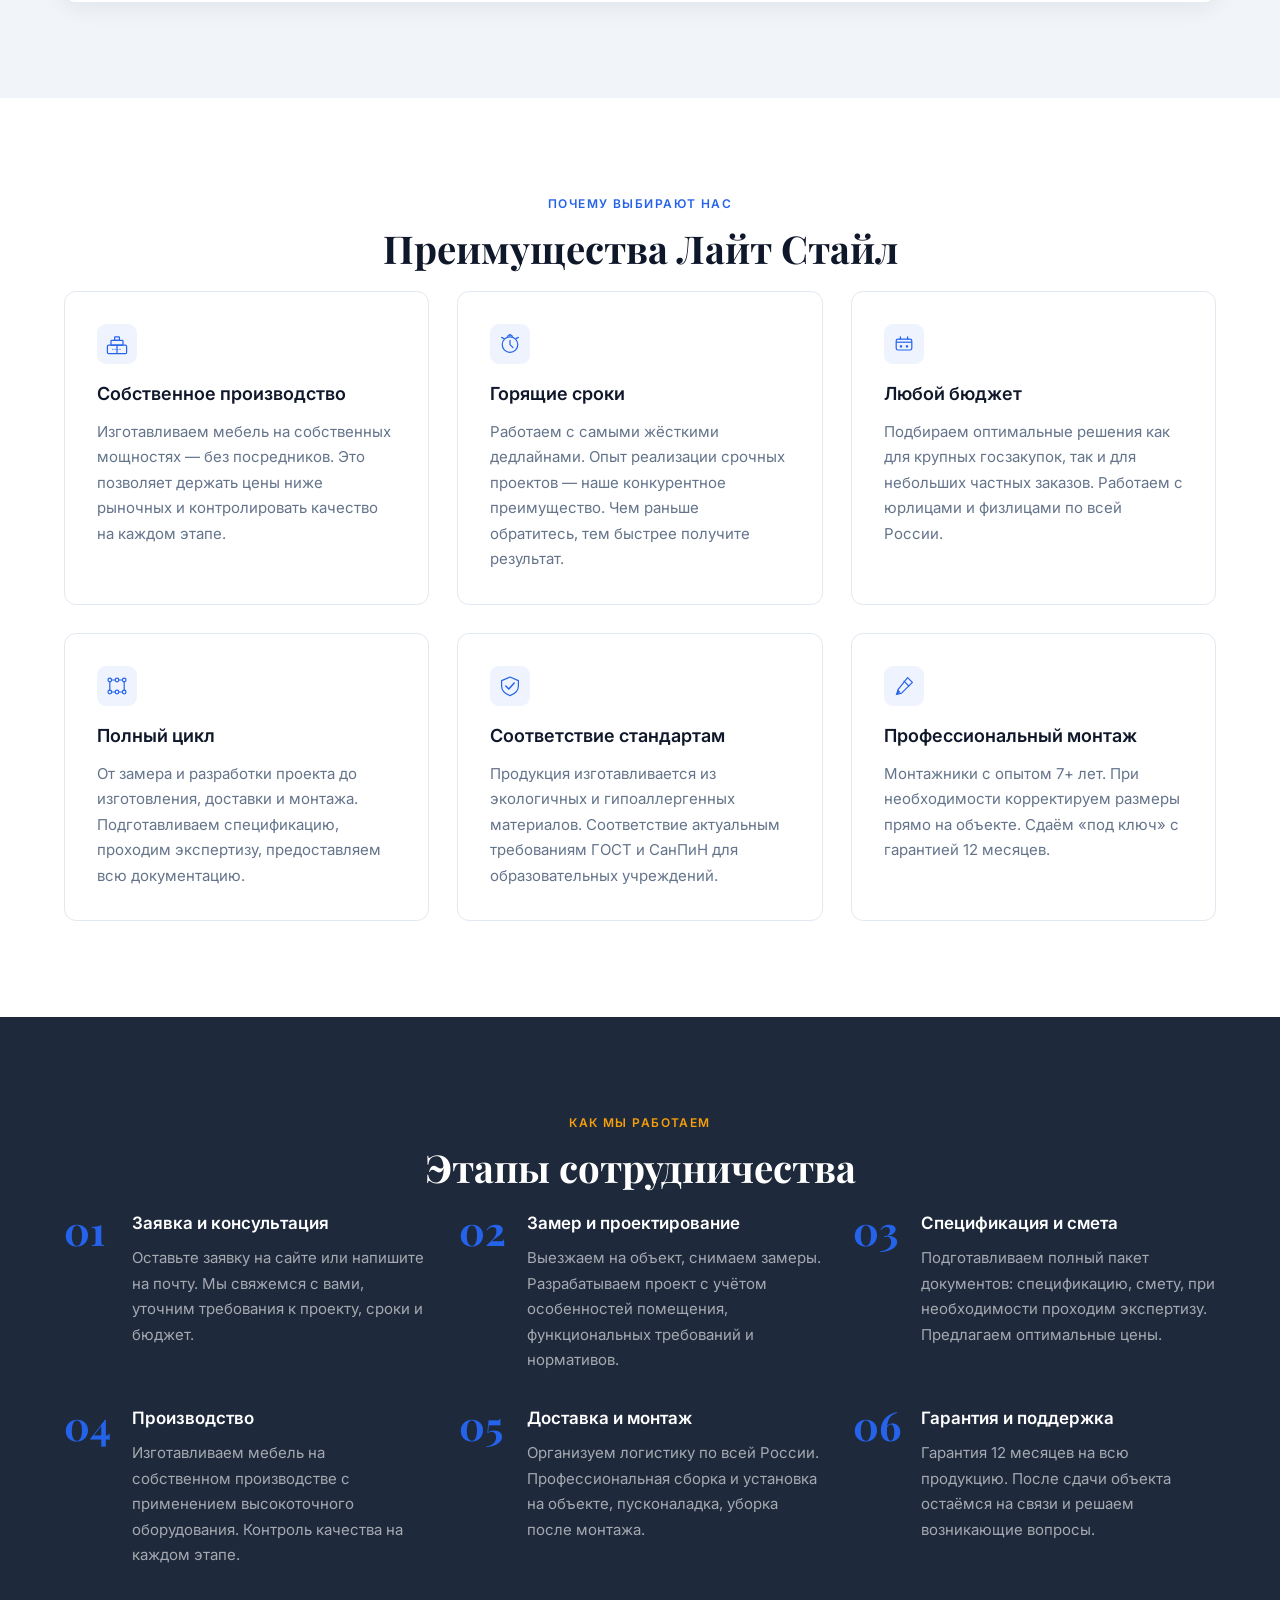
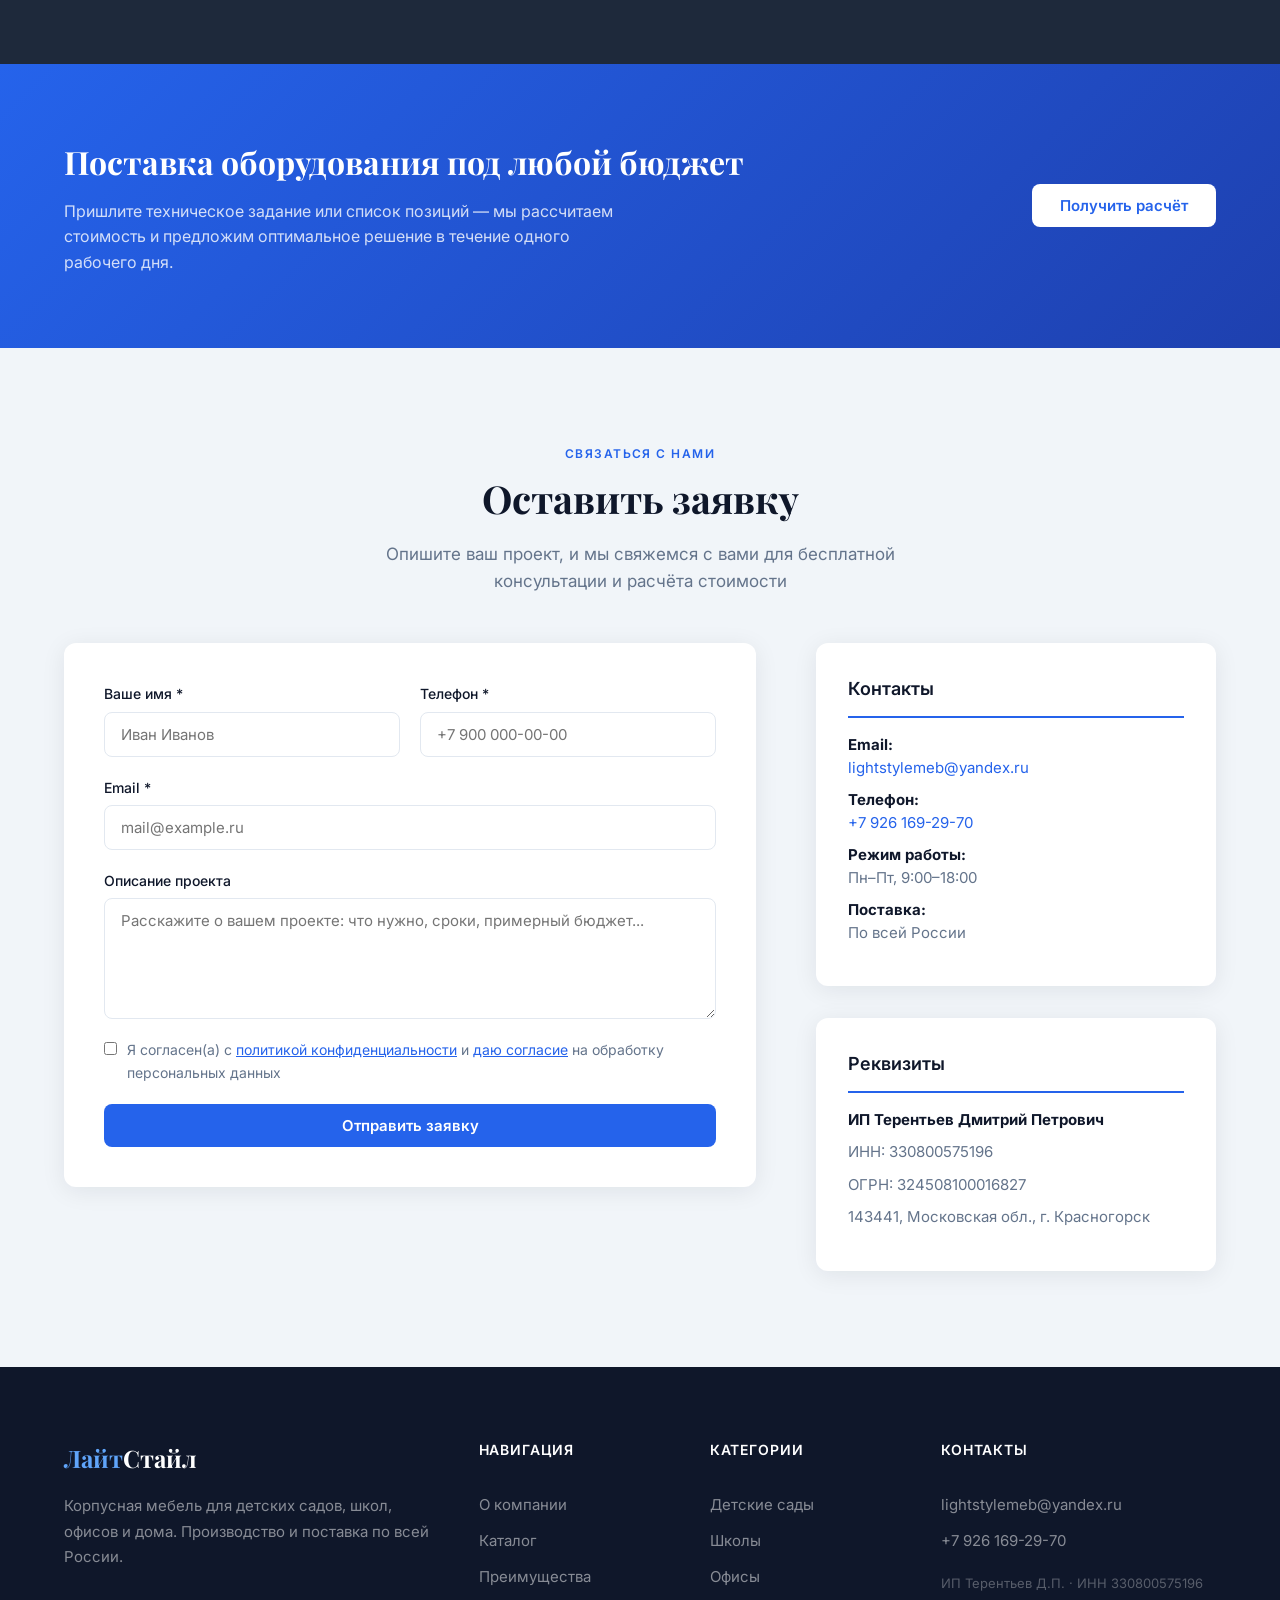
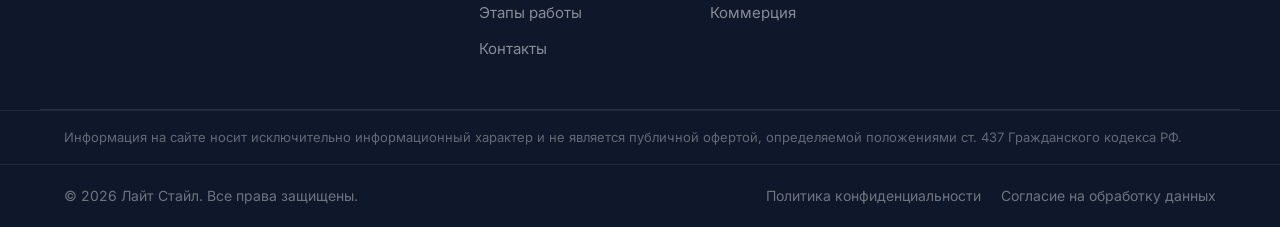
==== commit 788ac032: "Obfuscate API key, transparent header" ====
--- a/index.html
+++ b/index.html
@@ -416,8 +416,6 @@
 
     <div class="contact__grid">
       <form class="form" id="contactForm" novalidate>
-        <!-- Web3Forms access key — получить на https://web3forms.com/ -->
-        <input type="hidden" name="access_key" value="YOUR_ACCESS_KEY_HERE" />
         <input type="hidden" name="subject" value="Новая заявка с сайта Лайт Стайл" />
         <input type="hidden" name="from_name" value="Сайт Лайт Стайл" />
         <div class="form__row">
--- a/style.css
+++ b/style.css
@@ -122,13 +122,17 @@
   position: fixed;
   top: 0; left: 0; right: 0;
   z-index: 100;
-  background: rgba(255,255,255,.95);
-  backdrop-filter: blur(12px);
-  border-bottom: 1px solid var(--border);
-  transition: box-shadow var(--transition);
-}
-
-.header.scrolled { box-shadow: var(--shadow); }
+  background: rgba(255,255,255,.55);
+  backdrop-filter: blur(18px);
+  -webkit-backdrop-filter: blur(18px);
+  border-bottom: 1px solid rgba(255,255,255,.3);
+  transition: background var(--transition), box-shadow var(--transition);
+}
+
+.header.scrolled {
+  background: rgba(255,255,255,.82);
+  box-shadow: var(--shadow);
+}
 
 .header__inner {
   display: flex;
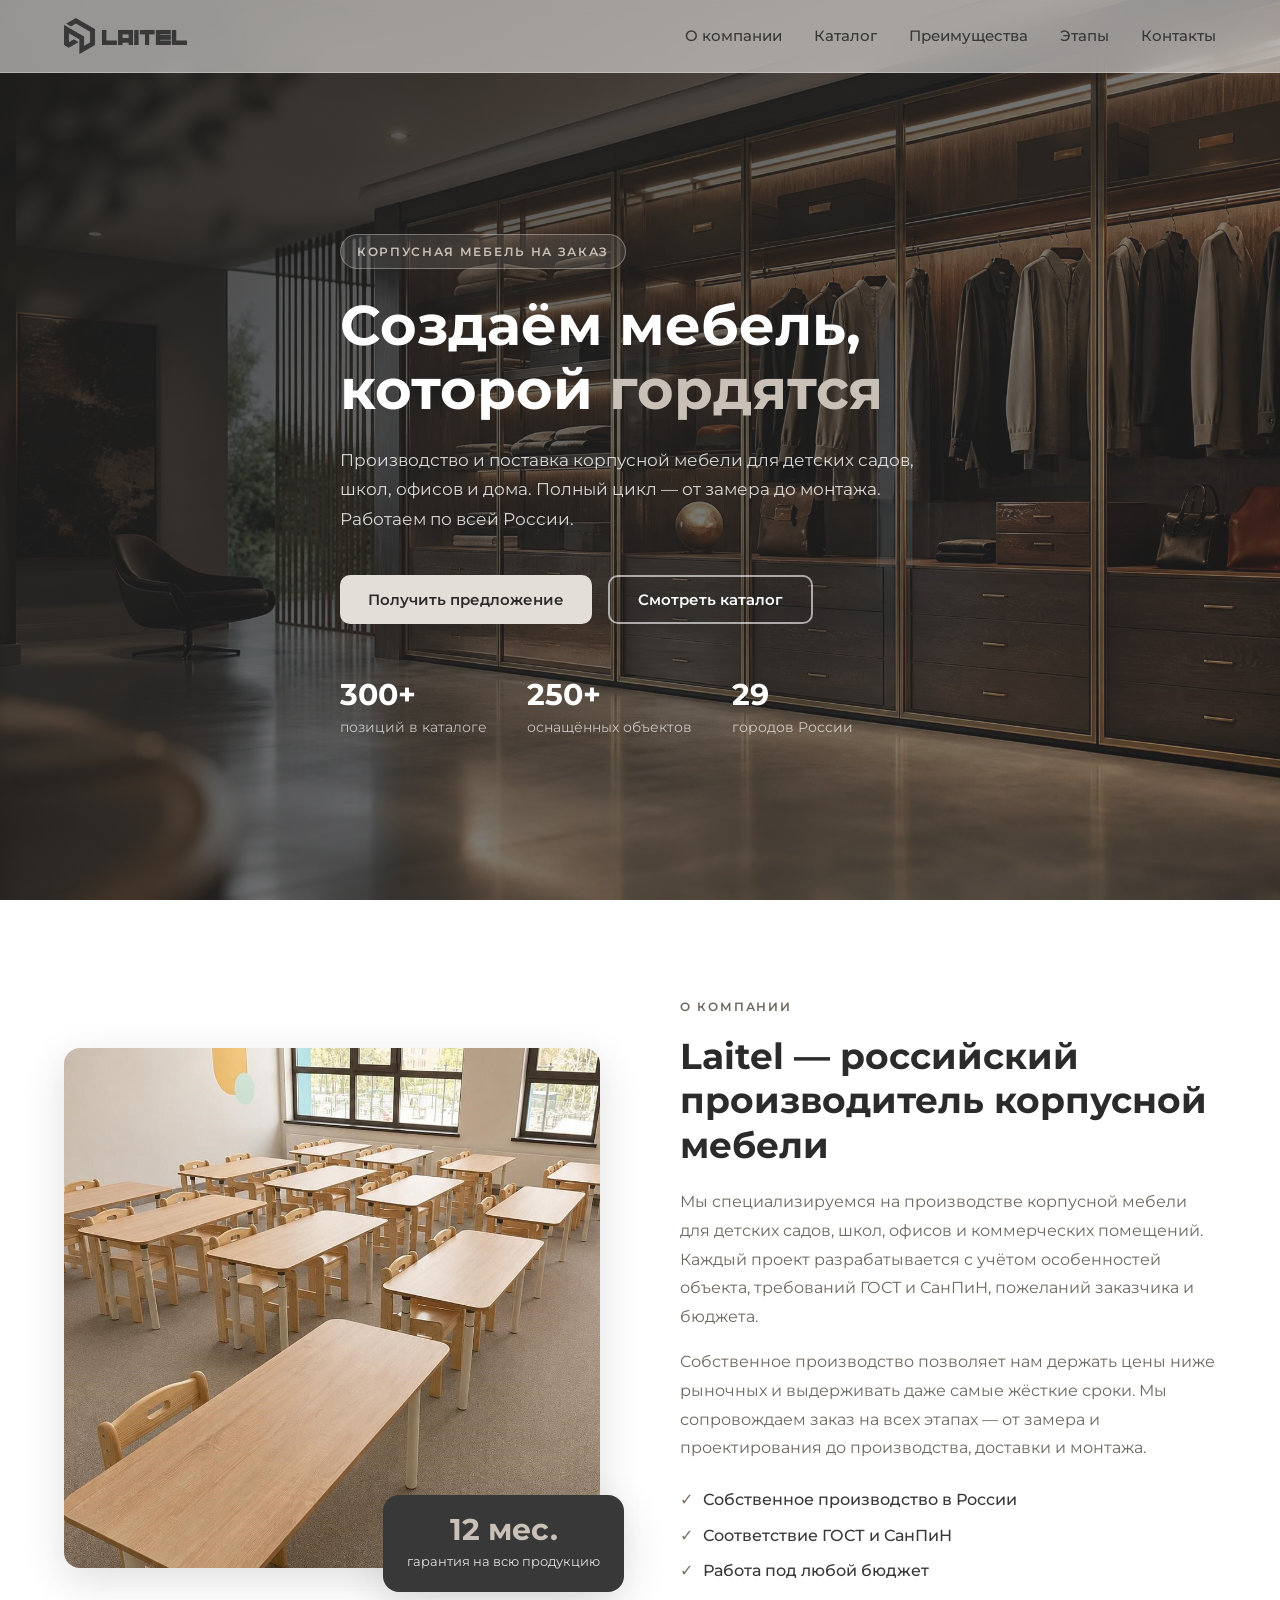
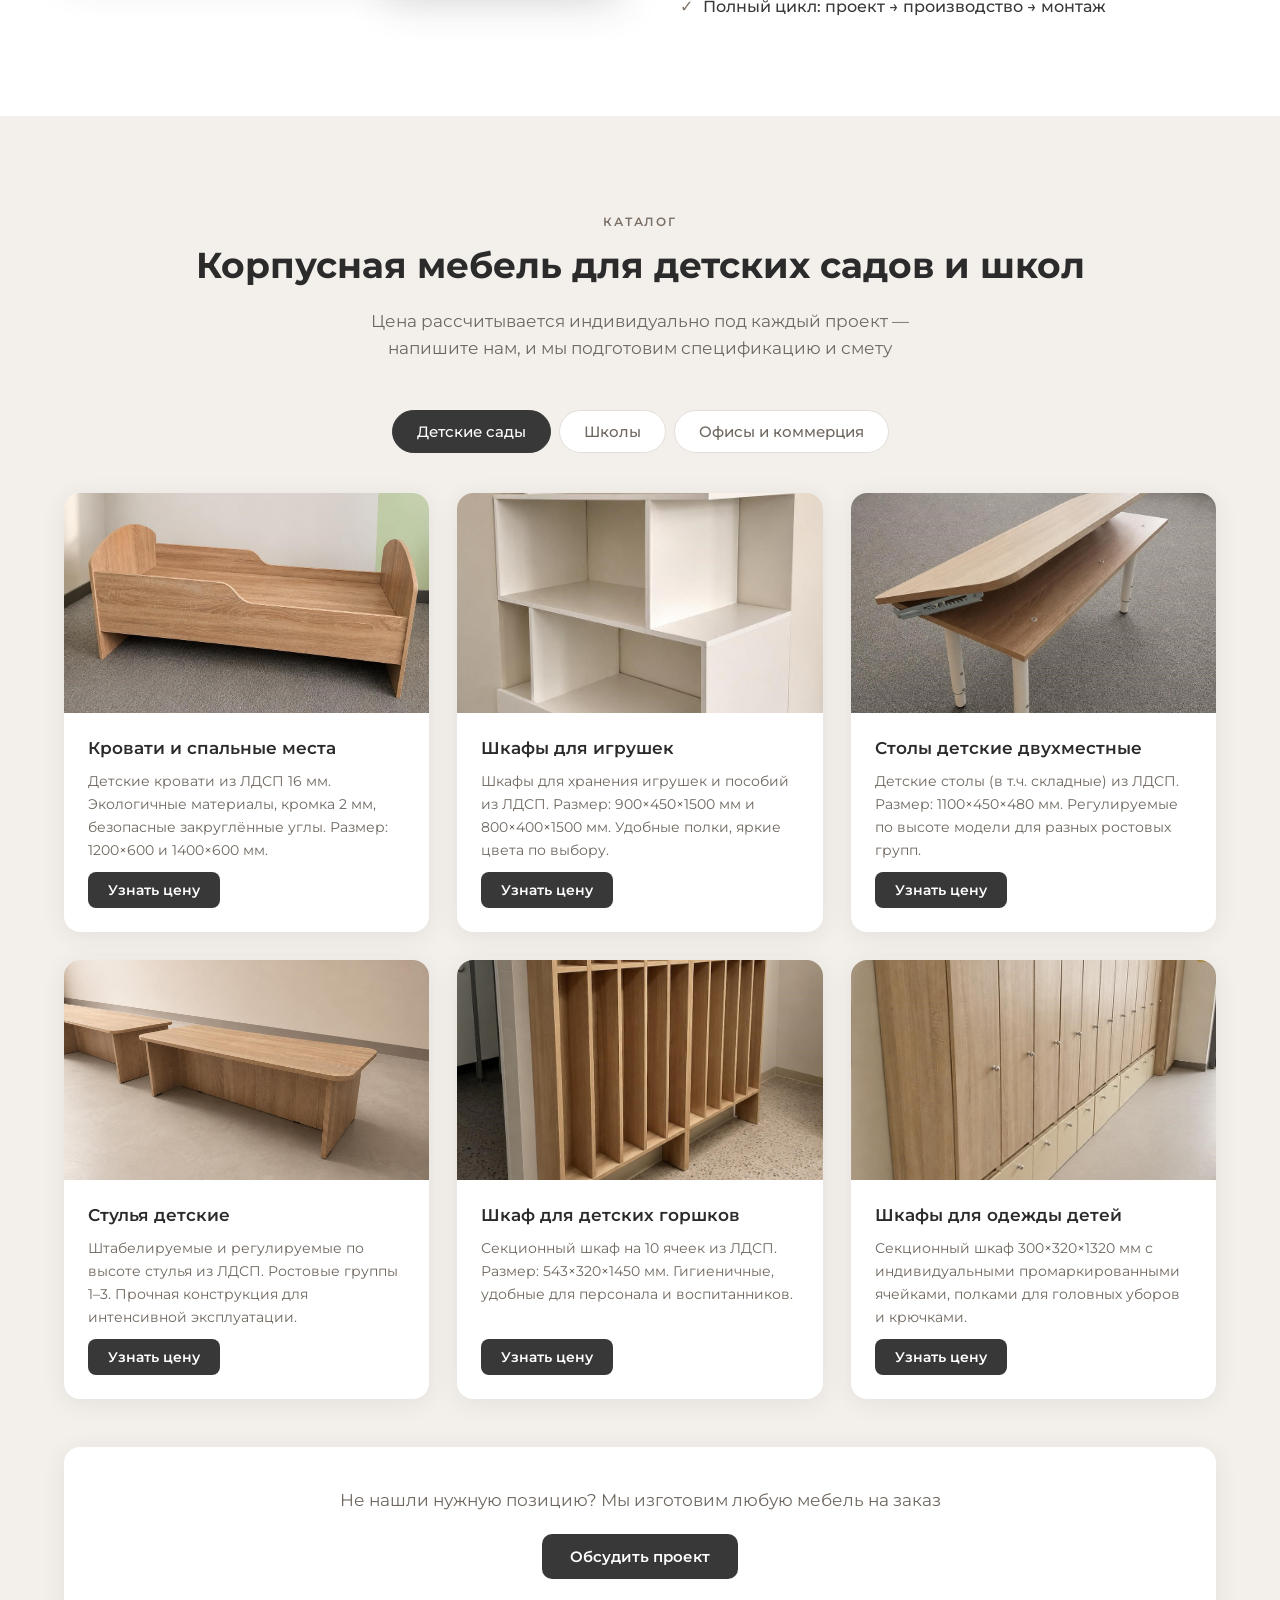
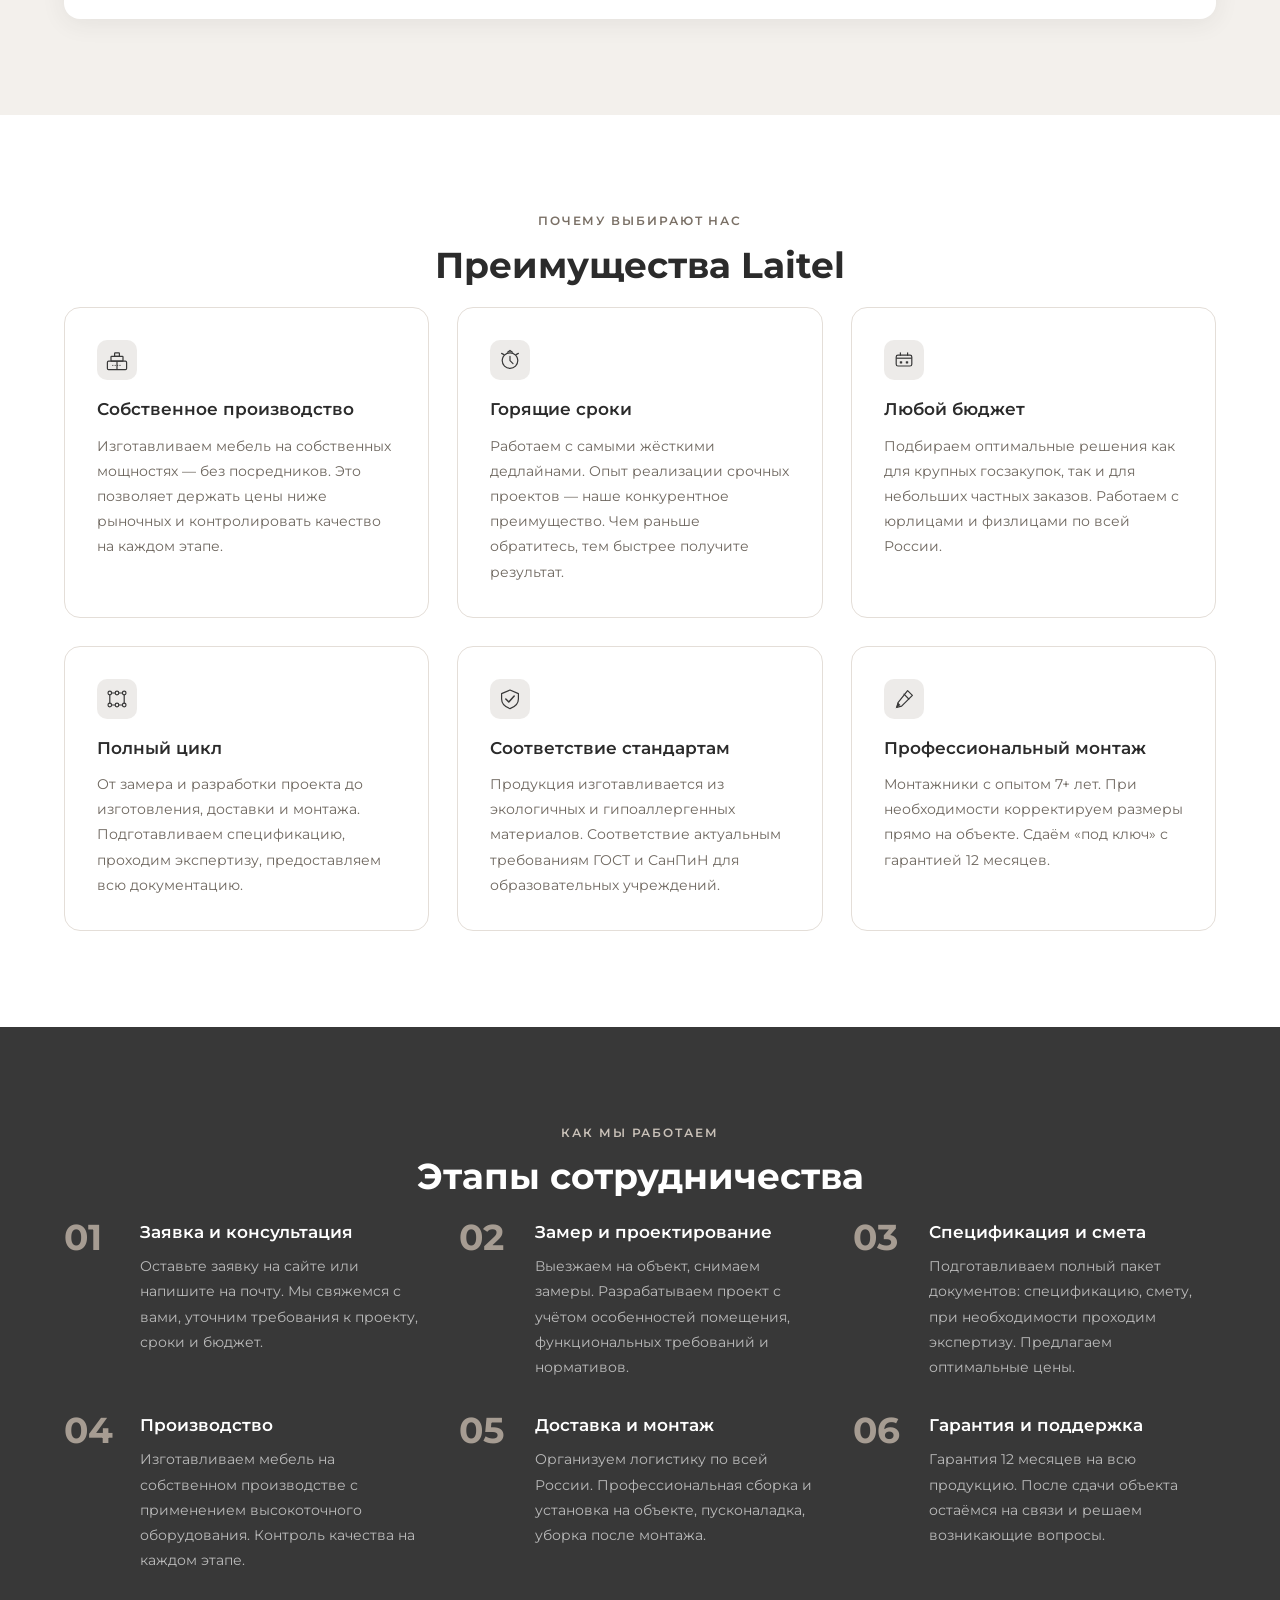
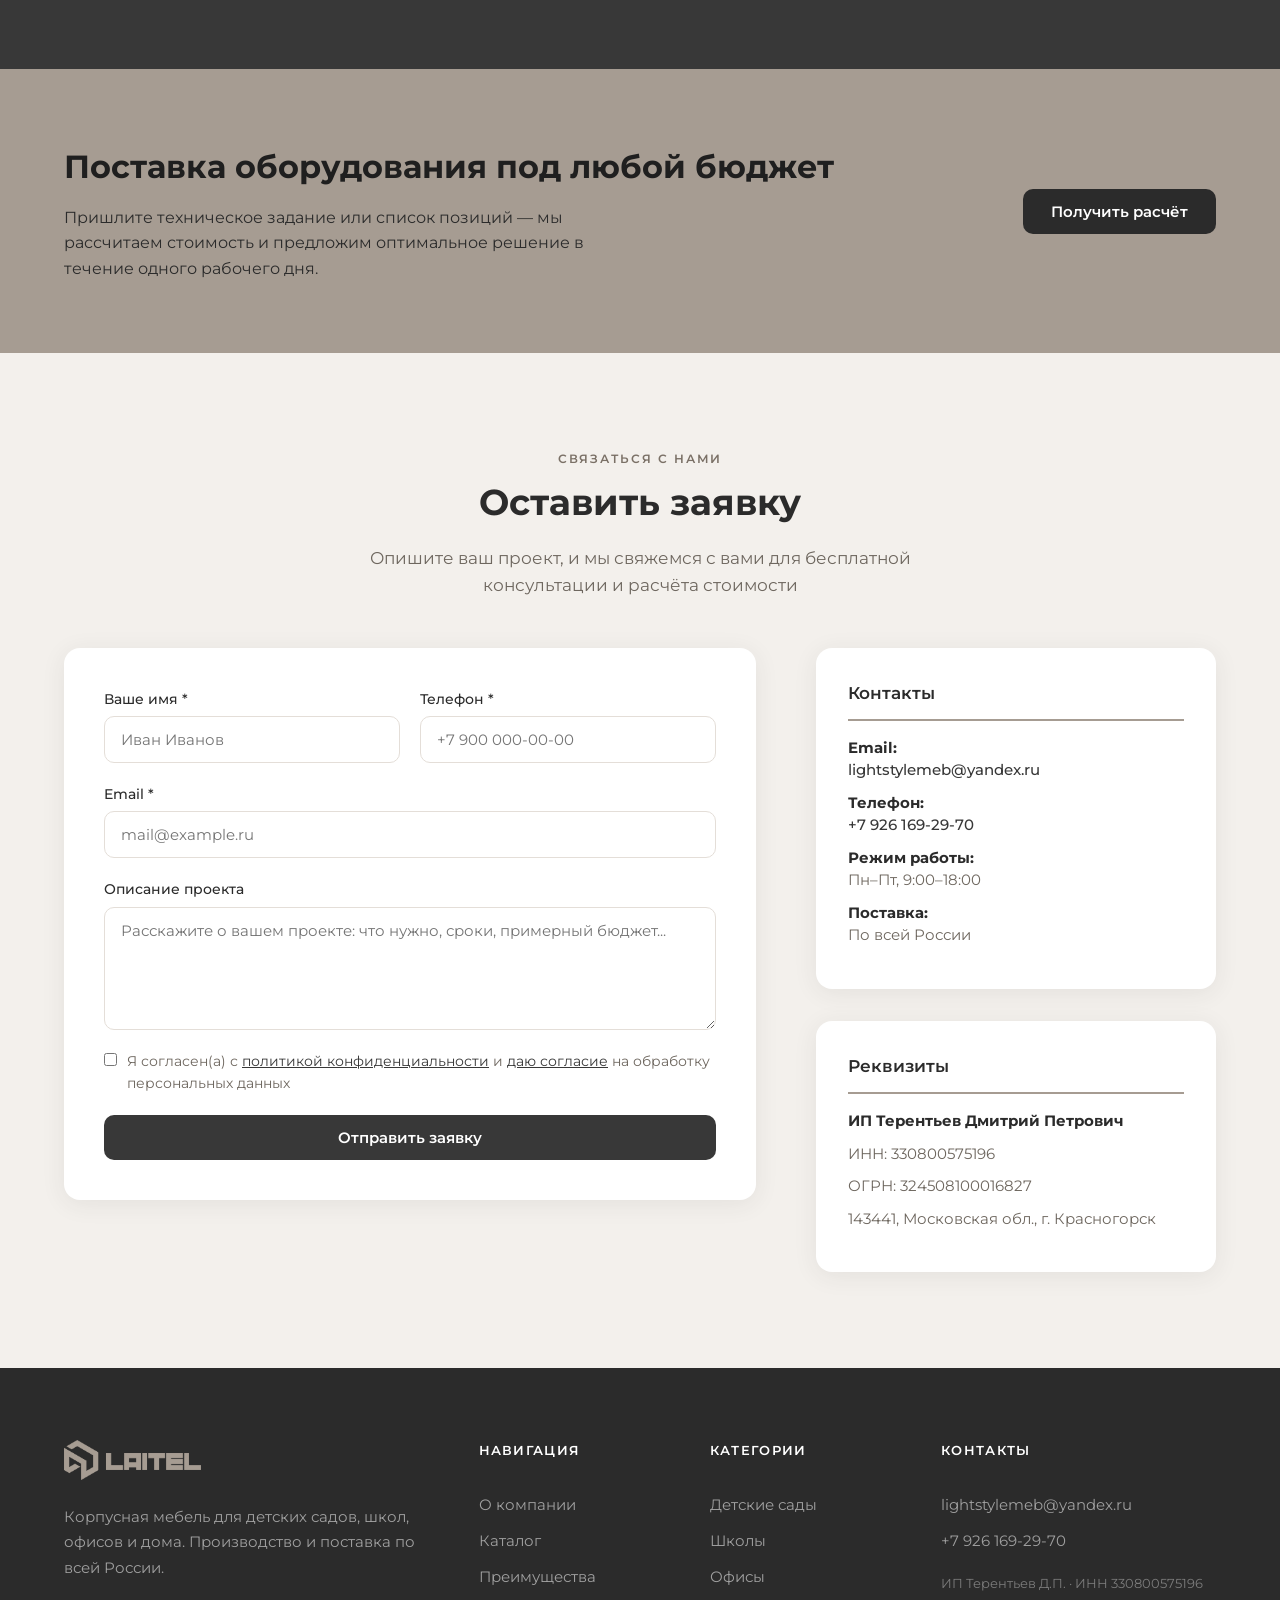
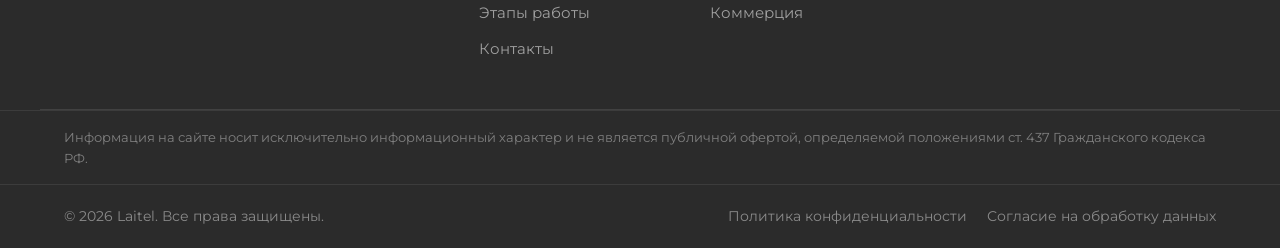
==== commit 82834d65: "Rebrand to Laitel: new logo, palette, Montserrat, favicon; domain laitel-mebel.ru Co-Authored-By: Cl" ====
--- a/index.html
+++ b/index.html
@@ -3,12 +3,18 @@
 <head>
   <meta charset="UTF-8" />
   <meta name="viewport" content="width=device-width, initial-scale=1.0" />
-  <title>Лайт Стайл — Корпусная мебель на заказ</title>
-  <meta name="description" content="Лайт Стайл — производство корпусной мебели для детских садов, школ, офисов и дома. Полный цикл от проекта до монтажа по всей России." />
-  <link rel="icon" type="image/svg+xml" href="favicon.svg" />
+  <title>Laitel — Корпусная мебель на заказ</title>
+  <meta name="description" content="Laitel — производство корпусной мебели для детских садов, школ, офисов и дома. Полный цикл от проекта до монтажа по всей России." />
+  <meta name="theme-color" content="#383838" />
+  <meta property="og:type" content="website" />
+  <meta property="og:title" content="Laitel — Корпусная мебель на заказ" />
+  <meta property="og:description" content="Производство и поставка корпусной мебели для детских садов, школ, офисов и дома по всей России." />
+  <meta property="og:image" content="https://laitel-mebel.ru/images/og-laitel.jpg" />
+  <link rel="icon" type="image/png" href="favicon.png" />
+  <link rel="apple-touch-icon" href="apple-touch-icon.png" />
   <link rel="preconnect" href="https://fonts.googleapis.com" />
   <link rel="preconnect" href="https://fonts.gstatic.com" crossorigin />
-  <link href="https://fonts.googleapis.com/css2?family=Inter:wght@300;400;500;600;700&family=Playfair+Display:wght@600;700&display=swap" rel="stylesheet" />
+  <link href="https://fonts.googleapis.com/css2?family=Montserrat:wght@400;500;600;700&display=swap" rel="stylesheet" />
   <link rel="stylesheet" href="style.css" />
 </head>
 <body>
@@ -16,8 +22,8 @@
 <!-- HEADER -->
 <header class="header" id="header">
   <div class="container header__inner">
-    <a href="#top" class="logo">
-      <span class="logo__light">Лайт</span><span class="logo__dark">Стайл</span>
+    <a href="#top" class="logo" aria-label="Laitel — на главную">
+      <img src="images/laitel-logo-dark.png" alt="Laitel" width="124" height="36" />
     </a>
     <nav class="nav" id="nav">
       <a href="#about">О компании</a>
@@ -67,7 +73,7 @@
   <div class="container">
     <div class="about__grid">
       <div class="about__image-wrap">
-        <img src="images/image0.jpg" alt="Каталог мебели Лайт Стайл" class="about__image" loading="lazy" />
+        <img src="images/image0.jpg" alt="Детская мебель Laitel в групповой комнате" class="about__image" loading="lazy" />
         <div class="about__badge">
           <strong>12 мес.</strong>
           <span>гарантия на всю продукцию</span>
@@ -75,7 +81,7 @@
       </div>
       <div class="about__text">
         <p class="section__label">О компании</p>
-        <h2 class="section__title">Лайт Стайл — российский производитель корпусной мебели</h2>
+        <h2 class="section__title">Laitel — российский производитель корпусной мебели</h2>
         <p>Мы специализируемся на производстве корпусной мебели для детских садов, школ, офисов и коммерческих помещений. Каждый проект разрабатывается с учётом особенностей объекта, требований ГОСТ и СанПиН, пожеланий заказчика и бюджета.</p>
         <p>Собственное производство позволяет нам держать цены ниже рыночных и выдерживать даже самые жёсткие сроки. Мы сопровождаем заказ на всех этапах — от замера и проектирования до производства, доставки и монтажа.</p>
         <ul class="about__list">
@@ -250,17 +256,17 @@
 <section class="advantages section" id="advantages">
   <div class="container">
     <p class="section__label center">Почему выбирают нас</p>
-    <h2 class="section__title center">Преимущества Лайт Стайл</h2>
+    <h2 class="section__title center">Преимущества Laitel</h2>
     <div class="adv__grid">
 
       <div class="adv__card">
         <div class="adv__icon">
           <svg viewBox="0 0 40 40" fill="none" xmlns="http://www.w3.org/2000/svg">
-            <rect x="4" y="22" width="32" height="14" rx="2" stroke="#2563EB" stroke-width="2"/>
-            <rect x="10" y="14" width="20" height="8" rx="1" stroke="#2563EB" stroke-width="2"/>
-            <rect x="16" y="8" width="8" height="6" rx="1" stroke="#2563EB" stroke-width="2"/>
-            <line x1="20" y1="22" x2="20" y2="36" stroke="#2563EB" stroke-width="2"/>
-            <line x1="12" y1="29" x2="28" y2="29" stroke="#2563EB" stroke-width="1.5" stroke-dasharray="2 2"/>
+            <rect x="4" y="22" width="32" height="14" rx="2" stroke="#383838" stroke-width="2"/>
+            <rect x="10" y="14" width="20" height="8" rx="1" stroke="#383838" stroke-width="2"/>
+            <rect x="16" y="8" width="8" height="6" rx="1" stroke="#383838" stroke-width="2"/>
+            <line x1="20" y1="22" x2="20" y2="36" stroke="#383838" stroke-width="2"/>
+            <line x1="12" y1="29" x2="28" y2="29" stroke="#383838" stroke-width="1.5" stroke-dasharray="2 2"/>
           </svg>
         </div>
         <h3>Собственное производство</h3>
@@ -270,11 +276,11 @@
       <div class="adv__card">
         <div class="adv__icon">
           <svg viewBox="0 0 40 40" fill="none" xmlns="http://www.w3.org/2000/svg">
-            <circle cx="20" cy="21" r="13" stroke="#2563EB" stroke-width="2"/>
-            <polyline points="20,14 20,21 25,26" stroke="#2563EB" stroke-width="2" stroke-linecap="round" stroke-linejoin="round"/>
-            <path d="M16 7 L20 4 L24 7" stroke="#2563EB" stroke-width="2" stroke-linecap="round" stroke-linejoin="round"/>
-            <line x1="30" y1="11" x2="34" y2="9" stroke="#2563EB" stroke-width="2" stroke-linecap="round"/>
-            <line x1="10" y1="11" x2="6" y2="9" stroke="#2563EB" stroke-width="2" stroke-linecap="round"/>
+            <circle cx="20" cy="21" r="13" stroke="#383838" stroke-width="2"/>
+            <polyline points="20,14 20,21 25,26" stroke="#383838" stroke-width="2" stroke-linecap="round" stroke-linejoin="round"/>
+            <path d="M16 7 L20 4 L24 7" stroke="#383838" stroke-width="2" stroke-linecap="round" stroke-linejoin="round"/>
+            <line x1="30" y1="11" x2="34" y2="9" stroke="#383838" stroke-width="2" stroke-linecap="round"/>
+            <line x1="10" y1="11" x2="6" y2="9" stroke="#383838" stroke-width="2" stroke-linecap="round"/>
           </svg>
         </div>
         <h3>Горящие сроки</h3>
@@ -284,12 +290,12 @@
       <div class="adv__card">
         <div class="adv__icon">
           <svg viewBox="0 0 40 40" fill="none" xmlns="http://www.w3.org/2000/svg">
-            <rect x="7" y="12" width="26" height="18" rx="3" stroke="#2563EB" stroke-width="2"/>
-            <line x1="7" y1="17" x2="33" y2="17" stroke="#2563EB" stroke-width="2"/>
-            <line x1="14" y1="12" x2="14" y2="8" stroke="#2563EB" stroke-width="2" stroke-linecap="round"/>
-            <line x1="26" y1="12" x2="26" y2="8" stroke="#2563EB" stroke-width="2" stroke-linecap="round"/>
-            <rect x="13" y="22" width="4" height="4" rx="1" fill="#2563EB"/>
-            <rect x="23" y="22" width="4" height="4" rx="1" fill="#2563EB"/>
+            <rect x="7" y="12" width="26" height="18" rx="3" stroke="#383838" stroke-width="2"/>
+            <line x1="7" y1="17" x2="33" y2="17" stroke="#383838" stroke-width="2"/>
+            <line x1="14" y1="12" x2="14" y2="8" stroke="#383838" stroke-width="2" stroke-linecap="round"/>
+            <line x1="26" y1="12" x2="26" y2="8" stroke="#383838" stroke-width="2" stroke-linecap="round"/>
+            <rect x="13" y="22" width="4" height="4" rx="1" fill="#383838"/>
+            <rect x="23" y="22" width="4" height="4" rx="1" fill="#383838"/>
           </svg>
         </div>
         <h3>Любой бюджет</h3>
@@ -299,18 +305,18 @@
       <div class="adv__card">
         <div class="adv__icon">
           <svg viewBox="0 0 40 40" fill="none" xmlns="http://www.w3.org/2000/svg">
-            <circle cx="8" cy="10" r="3" stroke="#2563EB" stroke-width="2"/>
-            <circle cx="20" cy="10" r="3" stroke="#2563EB" stroke-width="2"/>
-            <circle cx="32" cy="10" r="3" stroke="#2563EB" stroke-width="2"/>
-            <circle cx="8" cy="30" r="3" stroke="#2563EB" stroke-width="2"/>
-            <circle cx="20" cy="30" r="3" stroke="#2563EB" stroke-width="2"/>
-            <circle cx="32" cy="30" r="3" stroke="#2563EB" stroke-width="2"/>
-            <line x1="11" y1="10" x2="17" y2="10" stroke="#2563EB" stroke-width="2" stroke-linecap="round"/>
-            <line x1="23" y1="10" x2="29" y2="10" stroke="#2563EB" stroke-width="2" stroke-linecap="round"/>
-            <line x1="32" y1="13" x2="32" y2="27" stroke="#2563EB" stroke-width="2" stroke-linecap="round"/>
-            <line x1="29" y1="30" x2="23" y2="30" stroke="#2563EB" stroke-width="2" stroke-linecap="round"/>
-            <line x1="17" y1="30" x2="11" y2="30" stroke="#2563EB" stroke-width="2" stroke-linecap="round"/>
-            <line x1="8" y1="27" x2="8" y2="13" stroke="#2563EB" stroke-width="2" stroke-linecap="round"/>
+            <circle cx="8" cy="10" r="3" stroke="#383838" stroke-width="2"/>
+            <circle cx="20" cy="10" r="3" stroke="#383838" stroke-width="2"/>
+            <circle cx="32" cy="10" r="3" stroke="#383838" stroke-width="2"/>
+            <circle cx="8" cy="30" r="3" stroke="#383838" stroke-width="2"/>
+            <circle cx="20" cy="30" r="3" stroke="#383838" stroke-width="2"/>
+            <circle cx="32" cy="30" r="3" stroke="#383838" stroke-width="2"/>
+            <line x1="11" y1="10" x2="17" y2="10" stroke="#383838" stroke-width="2" stroke-linecap="round"/>
+            <line x1="23" y1="10" x2="29" y2="10" stroke="#383838" stroke-width="2" stroke-linecap="round"/>
+            <line x1="32" y1="13" x2="32" y2="27" stroke="#383838" stroke-width="2" stroke-linecap="round"/>
+            <line x1="29" y1="30" x2="23" y2="30" stroke="#383838" stroke-width="2" stroke-linecap="round"/>
+            <line x1="17" y1="30" x2="11" y2="30" stroke="#383838" stroke-width="2" stroke-linecap="round"/>
+            <line x1="8" y1="27" x2="8" y2="13" stroke="#383838" stroke-width="2" stroke-linecap="round"/>
           </svg>
         </div>
         <h3>Полный цикл</h3>
@@ -320,8 +326,8 @@
       <div class="adv__card">
         <div class="adv__icon">
           <svg viewBox="0 0 40 40" fill="none" xmlns="http://www.w3.org/2000/svg">
-            <path d="M20 5 L34 11 L34 20 C34 27.5 27.5 33.5 20 36 C12.5 33.5 6 27.5 6 20 L6 11 Z" stroke="#2563EB" stroke-width="2" stroke-linejoin="round"/>
-            <polyline points="13,20 18,25 27,15" stroke="#2563EB" stroke-width="2.5" stroke-linecap="round" stroke-linejoin="round"/>
+            <path d="M20 5 L34 11 L34 20 C34 27.5 27.5 33.5 20 36 C12.5 33.5 6 27.5 6 20 L6 11 Z" stroke="#383838" stroke-width="2" stroke-linejoin="round"/>
+            <polyline points="13,20 18,25 27,15" stroke="#383838" stroke-width="2.5" stroke-linecap="round" stroke-linejoin="round"/>
           </svg>
         </div>
         <h3>Соответствие стандартам</h3>
@@ -331,9 +337,9 @@
       <div class="adv__card">
         <div class="adv__icon">
           <svg viewBox="0 0 40 40" fill="none" xmlns="http://www.w3.org/2000/svg">
-            <path d="M26 6 L34 14 L16 32 L8 34 L10 26 Z" stroke="#2563EB" stroke-width="2" stroke-linejoin="round"/>
-            <line x1="20" y1="12" x2="28" y2="20" stroke="#2563EB" stroke-width="2" stroke-linecap="round"/>
-            <path d="M6 36 L10 26 L14 30 Z" fill="#2563EB"/>
+            <path d="M26 6 L34 14 L16 32 L8 34 L10 26 Z" stroke="#383838" stroke-width="2" stroke-linejoin="round"/>
+            <line x1="20" y1="12" x2="28" y2="20" stroke="#383838" stroke-width="2" stroke-linecap="round"/>
+            <path d="M6 36 L10 26 L14 30 Z" fill="#383838"/>
           </svg>
         </div>
         <h3>Профессиональный монтаж</h3>
@@ -416,8 +422,8 @@
 
     <div class="contact__grid">
       <form class="form" id="contactForm" novalidate>
-        <input type="hidden" name="subject" value="Новая заявка с сайта Лайт Стайл" />
-        <input type="hidden" name="from_name" value="Сайт Лайт Стайл" />
+        <input type="hidden" name="subject" value="Новая заявка с сайта Laitel" />
+        <input type="hidden" name="from_name" value="Сайт Laitel" />
         <div class="form__row">
           <div class="form__field">
             <label for="name">Ваше имя *</label>
@@ -473,8 +479,8 @@
 <footer class="footer">
   <div class="container footer__inner">
     <div class="footer__brand">
-      <a href="#top" class="logo">
-        <span class="logo__light">Лайт</span><span class="logo__dark">Стайл</span>
+      <a href="#top" class="logo" aria-label="Laitel — наверх">
+        <img src="images/laitel-logo-light.png" alt="Laitel" width="137" height="40" loading="lazy" />
       </a>
       <p>Корпусная мебель для детских садов, школ, офисов и дома. Производство и поставка по всей России.</p>
     </div>
@@ -507,7 +513,7 @@
   </div>
   <div class="footer__bottom">
     <div class="container">
-      <span>© 2026 Лайт Стайл. Все права защищены.</span>
+      <span>© 2026 Laitel. Все права защищены.</span>
       <div class="footer__bottom-links">
         <a href="privacy.html">Политика конфиденциальности</a>
         <a href="consent.html">Согласие на обработку данных</a>
--- a/style.css
+++ b/style.css
@@ -1,30 +1,59 @@
+/* ===== DESIGN TOKENS (Laitel) ===== */
+:root {
+  /* Primitive — brand palette: графит #383838, бежево-серый #A69C92 */
+  --graphite-900: #1F1F1F;
+  --graphite-800: #2B2B2B;
+  --graphite-700: #383838;
+  --warm-gray-600: #6E675F;
+  --beige-700: #7A7066;
+  --beige-500: #A69C92;
+  --beige-300: #C9C1B8;
+  --beige-200: #E4DED8;
+  --beige-100: #F3F0EC;
+  --beige-50:  #FAF8F6;
+  --white: #FFFFFF;
+
+  /* Semantic */
+  --color-primary: var(--graphite-700);
+  --color-primary-hover: var(--graphite-900);
+  --color-accent: var(--beige-500);
+  --color-accent-text: var(--beige-700);
+  --color-accent-on-dark: var(--beige-300);
+  --color-text: var(--graphite-700);
+  --color-text-strong: var(--graphite-800);
+  --color-text-muted: var(--warm-gray-600);
+  --color-surface: var(--white);
+  --color-surface-alt: var(--beige-100);
+  --color-border: var(--beige-200);
+
+  /* Shape & motion */
+  --radius: 16px;
+  --radius-sm: 10px;
+  --shadow: 0 4px 24px rgba(56,56,56,.08);
+  --shadow-lg: 0 12px 40px rgba(56,56,56,.16);
+  --transition: .25s ease;
+
+  /* Typography */
+  --font: 'Montserrat', system-ui, sans-serif;
+  --font-heading: 'Montserrat', system-ui, sans-serif;
+
+  /* Aliases used by inner pages */
+  --primary: var(--color-primary);
+  --dark: var(--color-text-strong);
+  --gray: var(--color-text-muted);
+  --gray-light: var(--color-surface-alt);
+  --border: var(--color-border);
+}
+
 /* ===== RESET & BASE ===== */
 *, *::before, *::after { box-sizing: border-box; margin: 0; padding: 0; }
 
-:root {
-  --primary: #2563EB;
-  --primary-dark: #1D4ED8;
-  --accent: #F59E0B;
-  --dark: #0F172A;
-  --dark2: #1E293B;
-  --gray: #64748B;
-  --gray-light: #F1F5F9;
-  --white: #FFFFFF;
-  --border: #E2E8F0;
-  --radius: 12px;
-  --shadow: 0 4px 24px rgba(15,23,42,.08);
-  --shadow-lg: 0 12px 40px rgba(15,23,42,.14);
-  --transition: .25s ease;
-  --font: 'Inter', system-ui, sans-serif;
-  --font-heading: 'Playfair Display', Georgia, serif;
-}
-
 html { scroll-behavior: smooth; font-size: 16px; }
 
 body {
   font-family: var(--font);
-  color: var(--dark);
-  background: var(--white);
+  color: var(--color-text);
+  background: var(--color-surface);
   line-height: 1.6;
   overflow-x: hidden;
 }
@@ -45,24 +74,24 @@
 .section__label {
   font-size: .75rem;
   font-weight: 600;
-  letter-spacing: .12em;
+  letter-spacing: .16em;
   text-transform: uppercase;
-  color: var(--primary);
+  color: var(--color-accent-text);
   margin-bottom: 12px;
 }
 
 .section__title {
   font-family: var(--font-heading);
-  font-size: clamp(1.75rem, 3vw, 2.5rem);
+  font-size: clamp(1.625rem, 2.8vw, 2.25rem);
   font-weight: 700;
-  line-height: 1.2;
-  color: var(--dark);
+  line-height: 1.25;
+  color: var(--color-text-strong);
   margin-bottom: 20px;
 }
 
 .section__sub {
   font-size: 1.0625rem;
-  color: var(--gray);
+  color: var(--color-text-muted);
   max-width: 600px;
   margin-bottom: 48px;
 }
@@ -78,8 +107,8 @@
   align-items: center;
   justify-content: center;
   gap: 8px;
-  padding: 14px 28px;
-  border-radius: 8px;
+  padding: 15px 28px;
+  border-radius: var(--radius-sm);
   font-size: .9375rem;
   font-weight: 600;
   line-height: 1;
@@ -88,10 +117,10 @@
 }
 
 .btn--primary {
-  background: var(--primary);
-  color: var(--white);
-}
-.btn--primary:hover { background: var(--primary-dark); transform: translateY(-1px); box-shadow: 0 6px 20px rgba(37,99,235,.35); }
+  background: var(--color-primary);
+  color: var(--white);
+}
+.btn--primary:hover { background: var(--color-primary-hover); transform: translateY(-1px); box-shadow: 0 6px 20px rgba(31,31,31,.3); }
 
 .btn--outline {
   background: transparent;
@@ -101,19 +130,19 @@
 .btn--outline:hover { background: rgba(255,255,255,.12); border-color: var(--white); }
 
 .btn--white {
-  background: var(--white);
-  color: var(--primary);
-}
-.btn--white:hover { background: var(--gray-light); transform: translateY(-1px); }
+  background: var(--graphite-800);
+  color: var(--white);
+}
+.btn--white:hover { background: var(--graphite-900); transform: translateY(-1px); }
 
 .btn--sm {
-  padding: 10px 20px;
+  padding: 11px 20px;
   font-size: .875rem;
-  background: var(--primary);
-  color: var(--white);
-  border-radius: 6px;
-}
-.btn--sm:hover { background: var(--primary-dark); }
+  background: var(--color-primary);
+  color: var(--white);
+  border-radius: 8px;
+}
+.btn--sm:hover { background: var(--color-primary-hover); }
 
 .btn--full { width: 100%; }
 
@@ -122,7 +151,7 @@
   position: fixed;
   top: 0; left: 0; right: 0;
   z-index: 100;
-  background: rgba(255,255,255,.55);
+  background: rgba(250,248,246,.55);
   backdrop-filter: blur(18px);
   -webkit-backdrop-filter: blur(18px);
   border-bottom: 1px solid rgba(255,255,255,.3);
@@ -130,7 +159,7 @@
 }
 
 .header.scrolled {
-  background: rgba(255,255,255,.82);
+  background: rgba(250,248,246,.86);
   box-shadow: var(--shadow);
 }
 
@@ -138,19 +167,16 @@
   display: flex;
   align-items: center;
   justify-content: space-between;
-  height: 68px;
+  height: 72px;
   gap: 32px;
 }
 
 .logo {
-  font-family: var(--font-heading);
-  font-size: 1.5rem;
-  font-weight: 700;
-  white-space: nowrap;
+  display: inline-flex;
+  align-items: center;
   flex-shrink: 0;
 }
-.logo__light { color: var(--primary); }
-.logo__dark { color: var(--dark); }
+.logo img { height: 36px; width: auto; }
 
 .nav {
   display: flex;
@@ -161,11 +187,11 @@
 .nav a {
   font-size: .9375rem;
   font-weight: 500;
-  color: var(--gray);
+  color: var(--graphite-700);
   transition: color var(--transition);
   white-space: nowrap;
 }
-.nav a:hover { color: var(--primary); }
+.nav a:hover { color: var(--beige-700); }
 
 .burger {
   display: none;
@@ -177,7 +203,7 @@
   display: block;
   width: 24px;
   height: 2px;
-  background: var(--dark);
+  background: var(--graphite-700);
   border-radius: 2px;
   transition: all var(--transition);
 }
@@ -188,7 +214,7 @@
   min-height: 100vh;
   display: flex;
   align-items: center;
-  padding-top: 68px;
+  padding-top: 72px;
   overflow: hidden;
 }
 
@@ -201,7 +227,7 @@
 .hero__overlay {
   position: absolute;
   inset: 0;
-  background: linear-gradient(135deg, rgba(15,23,42,.82) 0%, rgba(15,23,42,.55) 60%, rgba(37,99,235,.3) 100%);
+  background: linear-gradient(135deg, rgba(31,31,31,.88) 0%, rgba(43,43,43,.62) 60%, rgba(56,56,56,.38) 100%);
 }
 
 .hero__content {
@@ -214,34 +240,34 @@
 
 .hero__label {
   display: inline-block;
-  background: rgba(255,255,255,.12);
-  border: 1px solid rgba(255,255,255,.25);
-  color: rgba(255,255,255,.9);
-  font-size: .8125rem;
+  background: rgba(255,255,255,.1);
+  border: 1px solid rgba(201,193,184,.45);
+  color: var(--beige-300);
+  font-size: .75rem;
   font-weight: 600;
-  letter-spacing: .1em;
+  letter-spacing: .14em;
   text-transform: uppercase;
-  padding: 6px 16px;
+  padding: 7px 16px;
   border-radius: 100px;
   margin-bottom: 24px;
 }
 
 .hero__title {
   font-family: var(--font-heading);
-  font-size: clamp(2.25rem, 5vw, 4rem);
+  font-size: clamp(2rem, 4.6vw, 3.5rem);
   font-weight: 700;
   color: var(--white);
-  line-height: 1.1;
+  line-height: 1.15;
   margin-bottom: 24px;
 }
-.hero__title span { color: var(--accent); }
+.hero__title span { color: var(--color-accent-on-dark); }
 
 .hero__sub {
-  font-size: 1.125rem;
-  color: rgba(255,255,255,.8);
+  font-size: 1.0625rem;
+  color: rgba(255,255,255,.82);
   max-width: 600px;
   margin-bottom: 40px;
-  line-height: 1.7;
+  line-height: 1.75;
 }
 
 .hero__btns {
@@ -251,6 +277,9 @@
   margin-bottom: 56px;
 }
 
+.hero .btn--primary { background: var(--beige-200); color: var(--graphite-800); }
+.hero .btn--primary:hover { background: var(--white); box-shadow: 0 6px 20px rgba(0,0,0,.3); }
+
 .hero__stats {
   display: flex;
   gap: 40px;
@@ -259,20 +288,20 @@
 
 .hero__stat strong {
   display: block;
-  font-size: 2rem;
+  font-size: 1.875rem;
   font-weight: 700;
   color: var(--white);
   line-height: 1;
 }
 .hero__stat span {
   font-size: .875rem;
-  color: rgba(255,255,255,.65);
-  margin-top: 4px;
+  color: rgba(255,255,255,.68);
+  margin-top: 6px;
   display: block;
 }
 
 /* ===== ABOUT ===== */
-.about { background: var(--white); }
+.about { background: var(--color-surface); }
 
 .about__grid {
   display: grid;
@@ -297,7 +326,7 @@
   position: absolute;
   bottom: -24px;
   right: -24px;
-  background: var(--primary);
+  background: var(--graphite-700);
   color: var(--white);
   padding: 20px 24px;
   border-radius: var(--radius);
@@ -307,21 +336,22 @@
 }
 .about__badge strong {
   display: block;
-  font-size: 2rem;
+  font-size: 1.875rem;
   font-weight: 700;
   line-height: 1;
+  color: var(--beige-300);
 }
 .about__badge span {
   font-size: .8125rem;
   opacity: .85;
-  margin-top: 4px;
+  margin-top: 6px;
   display: block;
 }
 
 .about__text p {
-  color: var(--gray);
+  color: var(--color-text-muted);
   margin-bottom: 16px;
-  line-height: 1.75;
+  line-height: 1.8;
 }
 
 .about__list {
@@ -337,13 +367,13 @@
   font-weight: 500;
 }
 .check {
-  color: var(--primary);
+  color: var(--color-accent-text);
   font-weight: 700;
   flex-shrink: 0;
 }
 
 /* ===== CATALOG ===== */
-.catalog { background: var(--gray-light); }
+.catalog { background: var(--color-surface-alt); }
 
 .tabs {
   display: flex;
@@ -354,21 +384,22 @@
 }
 
 .tab {
-  padding: 10px 24px;
+  padding: 11px 24px;
   border-radius: 100px;
   font-size: .9375rem;
   font-weight: 500;
-  color: var(--gray);
+  color: var(--color-text-muted);
   background: var(--white);
-  border: 1px solid var(--border);
+  border: 1px solid var(--color-border);
   transition: all var(--transition);
 }
-.tab:hover { color: var(--primary); border-color: var(--primary); }
+.tab:hover { color: var(--graphite-700); border-color: var(--beige-500); }
 .tab--active {
-  background: var(--primary);
-  color: var(--white);
-  border-color: var(--primary);
-}
+  background: var(--color-primary);
+  color: var(--white);
+  border-color: var(--color-primary);
+}
+.tab--active:hover { color: var(--white); border-color: var(--color-primary); }
 
 .catalog__grid {
   display: grid;
@@ -403,13 +434,14 @@
   flex: 1;
 }
 .card__body h3 {
-  font-size: 1.125rem;
+  font-size: 1.0625rem;
   font-weight: 600;
-  color: var(--dark);
+  line-height: 1.35;
+  color: var(--color-text-strong);
 }
 .card__body p {
-  font-size: .9375rem;
-  color: var(--gray);
+  font-size: .9rem;
+  color: var(--color-text-muted);
   flex: 1;
 }
 .card__body .btn--sm {
@@ -425,13 +457,13 @@
   box-shadow: var(--shadow);
 }
 .catalog__cta p {
-  font-size: 1.125rem;
-  color: var(--gray);
+  font-size: 1.0625rem;
+  color: var(--color-text-muted);
   margin-bottom: 20px;
 }
 
 /* ===== ADVANTAGES ===== */
-.advantages { background: var(--white); }
+.advantages { background: var(--color-surface); }
 
 .adv__grid {
   display: grid;
@@ -442,11 +474,11 @@
 .adv__card {
   padding: 32px;
   border-radius: var(--radius);
-  border: 1px solid var(--border);
+  border: 1px solid var(--color-border);
   transition: all var(--transition);
 }
 .adv__card:hover {
-  border-color: var(--primary);
+  border-color: var(--beige-500);
   box-shadow: var(--shadow);
   transform: translateY(-2px);
 }
@@ -458,8 +490,8 @@
   display: flex;
   align-items: center;
   justify-content: center;
-  background: rgba(37,99,235,.08);
-  border-radius: 9px;
+  background: rgba(166,156,146,.2);
+  border-radius: 10px;
   padding: 8px;
   flex-shrink: 0;
 }
@@ -470,20 +502,20 @@
 }
 
 .adv__card h3 {
-  font-size: 1.125rem;
+  font-size: 1.0625rem;
   font-weight: 600;
   margin-bottom: 10px;
-  color: var(--dark);
+  color: var(--color-text-strong);
 }
 .adv__card p {
-  font-size: .9375rem;
-  color: var(--gray);
-  line-height: 1.7;
+  font-size: .9rem;
+  color: var(--color-text-muted);
+  line-height: 1.75;
 }
 
 /* ===== PROCESS ===== */
-.process { background: var(--dark2); }
-.process .section__label { color: var(--accent); }
+.process { background: var(--graphite-700); }
+.process .section__label { color: var(--color-accent-on-dark); }
 .process .section__title { color: var(--white); }
 
 .process__steps {
@@ -499,13 +531,13 @@
 }
 
 .process__num {
-  font-size: 2.5rem;
+  font-size: 2.25rem;
   font-weight: 700;
   font-family: var(--font-heading);
-  color: var(--primary);
+  color: var(--beige-500);
   line-height: 1;
   flex-shrink: 0;
-  min-width: 48px;
+  min-width: 56px;
 }
 
 .process__body h3 {
@@ -515,14 +547,14 @@
   margin-bottom: 8px;
 }
 .process__body p {
-  font-size: .9375rem;
-  color: rgba(255,255,255,.6);
-  line-height: 1.7;
+  font-size: .9rem;
+  color: rgba(255,255,255,.66);
+  line-height: 1.75;
 }
 
 /* ===== BANNER ===== */
 .banner {
-  background: linear-gradient(135deg, var(--primary) 0%, #1E40AF 100%);
+  background: var(--beige-500);
   padding: 72px 0;
 }
 
@@ -537,17 +569,18 @@
 .banner__text h2 {
   font-family: var(--font-heading);
   font-size: clamp(1.5rem, 2.5vw, 2rem);
-  color: var(--white);
+  font-weight: 700;
+  color: var(--graphite-900);
   margin-bottom: 12px;
 }
 .banner__text p {
-  color: rgba(255,255,255,.8);
+  color: var(--graphite-800);
   font-size: 1rem;
   max-width: 560px;
 }
 
 /* ===== CONTACT ===== */
-.contact { background: var(--gray-light); }
+.contact { background: var(--color-surface-alt); }
 
 .contact__grid {
   display: grid;
@@ -581,32 +614,32 @@
 .form__field label {
   font-size: .875rem;
   font-weight: 500;
-  color: var(--dark);
+  color: var(--color-text-strong);
 }
 
 .form__field input,
 .form__field textarea {
-  padding: 12px 16px;
-  border: 1.5px solid var(--border);
-  border-radius: 8px;
+  padding: 13px 16px;
+  border: 1.5px solid var(--color-border);
+  border-radius: var(--radius-sm);
   font-family: var(--font);
   font-size: .9375rem;
-  color: var(--dark);
+  color: var(--color-text-strong);
   background: var(--white);
-  transition: border-color var(--transition);
+  transition: border-color var(--transition), box-shadow var(--transition);
   outline: none;
   resize: vertical;
 }
 
 .form__field input:focus,
 .form__field textarea:focus {
-  border-color: var(--primary);
-  box-shadow: 0 0 0 3px rgba(37,99,235,.1);
+  border-color: var(--graphite-700);
+  box-shadow: 0 0 0 3px rgba(166,156,146,.3);
 }
 
 .form__field input.error,
 .form__field textarea.error {
-  border-color: #EF4444;
+  border-color: #C0392B;
 }
 
 .form__checkbox {
@@ -614,16 +647,16 @@
   align-items: flex-start;
   gap: 10px;
   font-size: .875rem;
-  color: var(--gray);
-}
-.form__checkbox input { flex-shrink: 0; margin-top: 3px; accent-color: var(--primary); }
-.form__checkbox a { color: var(--primary); text-decoration: underline; }
+  color: var(--color-text-muted);
+}
+.form__checkbox input { flex-shrink: 0; margin-top: 3px; accent-color: var(--graphite-700); }
+.form__checkbox a { color: var(--graphite-700); text-decoration: underline; }
 
 .form__success {
-  background: #D1FAE5;
-  color: #065F46;
+  background: #E3EFE6;
+  color: #1F5130;
   padding: 16px 20px;
-  border-radius: 8px;
+  border-radius: var(--radius-sm);
   font-weight: 500;
   display: flex;
   align-items: center;
@@ -631,10 +664,10 @@
 }
 
 .form__error {
-  background: #FEE2E2;
-  color: #991B1B;
+  background: #F6E4E1;
+  color: #8A2E22;
   padding: 16px 20px;
-  border-radius: 8px;
+  border-radius: var(--radius-sm);
   font-size: .9375rem;
 }
 
@@ -652,26 +685,26 @@
 }
 
 .contact__block h3 {
-  font-size: 1.125rem;
+  font-size: 1.0625rem;
   font-weight: 600;
   margin-bottom: 16px;
-  color: var(--dark);
-  border-bottom: 2px solid var(--primary);
+  color: var(--color-text-strong);
+  border-bottom: 2px solid var(--beige-500);
   padding-bottom: 12px;
 }
 
 .contact__block p {
   font-size: .9375rem;
-  color: var(--gray);
+  color: var(--color-text-muted);
   margin-bottom: 10px;
   line-height: 1.5;
 }
-.contact__block p strong { color: var(--dark); }
-.contact__block a { color: var(--primary); }
+.contact__block p strong { color: var(--color-text-strong); }
+.contact__block a { color: var(--graphite-700); font-weight: 500; }
 .contact__block a:hover { text-decoration: underline; }
 
 /* ===== FOOTER ===== */
-.footer { background: var(--dark); padding-top: 72px; }
+.footer { background: var(--graphite-800); padding-top: 72px; }
 
 .footer__inner {
   display: grid;
@@ -681,22 +714,20 @@
   border-bottom: 1px solid rgba(255,255,255,.1);
 }
 
+.footer__brand .logo img { height: 40px; }
 .footer__brand p {
-  color: rgba(255,255,255,.5);
+  color: rgba(255,255,255,.55);
   font-size: .9375rem;
   margin-top: 16px;
   line-height: 1.7;
 }
 
-.footer__brand .logo__light { color: #60A5FA; }
-.footer__brand .logo__dark { color: var(--white); }
-
 .footer__links h4,
 .footer__contact h4 {
   color: var(--white);
-  font-size: .875rem;
+  font-size: .8125rem;
   font-weight: 600;
-  letter-spacing: .06em;
+  letter-spacing: .1em;
   text-transform: uppercase;
   margin-bottom: 20px;
 }
@@ -707,7 +738,7 @@
   gap: 12px;
 }
 .footer__links a {
-  color: rgba(255,255,255,.5);
+  color: rgba(255,255,255,.55);
   font-size: .9375rem;
   transition: color var(--transition);
 }
@@ -719,14 +750,14 @@
   gap: 12px;
 }
 .footer__contact a {
-  color: rgba(255,255,255,.5);
+  color: rgba(255,255,255,.55);
   font-size: .9375rem;
   transition: color var(--transition);
 }
-.footer__contact a:hover { color: #60A5FA; }
+.footer__contact a:hover { color: var(--beige-300); }
 .footer__small {
   margin-top: 8px;
-  color: rgba(255,255,255,.3) !important;
+  color: rgba(255,255,255,.38) !important;
   font-size: .8125rem !important;
 }
 
@@ -734,7 +765,7 @@
   border-top: 1px solid rgba(255,255,255,.08);
   padding: 16px 0;
   font-size: .8125rem;
-  color: rgba(255,255,255,.35);
+  color: rgba(255,255,255,.4);
   line-height: 1.6;
 }
 
@@ -752,9 +783,9 @@
 .footer__bottom span,
 .footer__bottom a {
   font-size: .875rem;
-  color: rgba(255,255,255,.4);
-}
-.footer__bottom a:hover { color: rgba(255,255,255,.8); }
+  color: rgba(255,255,255,.45);
+}
+.footer__bottom a:hover { color: rgba(255,255,255,.85); }
 .footer__bottom-links {
   display: flex;
   gap: 20px;
@@ -768,7 +799,7 @@
   right: 32px;
   width: 48px;
   height: 48px;
-  background: var(--primary);
+  background: var(--graphite-700);
   color: var(--white);
   border-radius: 50%;
   display: flex;
@@ -782,7 +813,7 @@
   z-index: 50;
 }
 .back-top.visible { opacity: 1; pointer-events: auto; }
-.back-top:hover { background: var(--primary-dark); transform: translateY(-2px); }
+.back-top:hover { background: var(--graphite-900); transform: translateY(-2px); }
 
 /* ===== RESPONSIVE ===== */
 @media (max-width: 1024px) {
@@ -797,7 +828,10 @@
 
 @media (max-width: 768px) {
   .section { padding: 64px 0; }
-  .nav { display: none; flex-direction: column; position: fixed; top: 68px; left: 0; right: 0; background: var(--white); padding: 24px; border-bottom: 1px solid var(--border); box-shadow: var(--shadow-lg); gap: 20px; }
+  .header__inner { height: 64px; }
+  .logo img { height: 30px; }
+  .hero { padding-top: 64px; }
+  .nav { display: none; flex-direction: column; position: fixed; top: 64px; left: 0; right: 0; background: var(--beige-50); padding: 24px; border-bottom: 1px solid var(--color-border); box-shadow: var(--shadow-lg); gap: 20px; }
   .nav.open { display: flex; }
   .nav a { font-size: 1.0625rem; }
   .burger { display: flex; }
@@ -817,7 +851,7 @@
 }
 
 @media (max-width: 480px) {
-  .hero__title { font-size: 2rem; }
+  .hero__title { font-size: 1.75rem; }
   .form { padding: 24px; }
   .about__badge { position: static; margin-top: 16px; display: inline-flex; gap: 12px; align-items: center; }
   .about__badge strong { font-size: 1.5rem; }
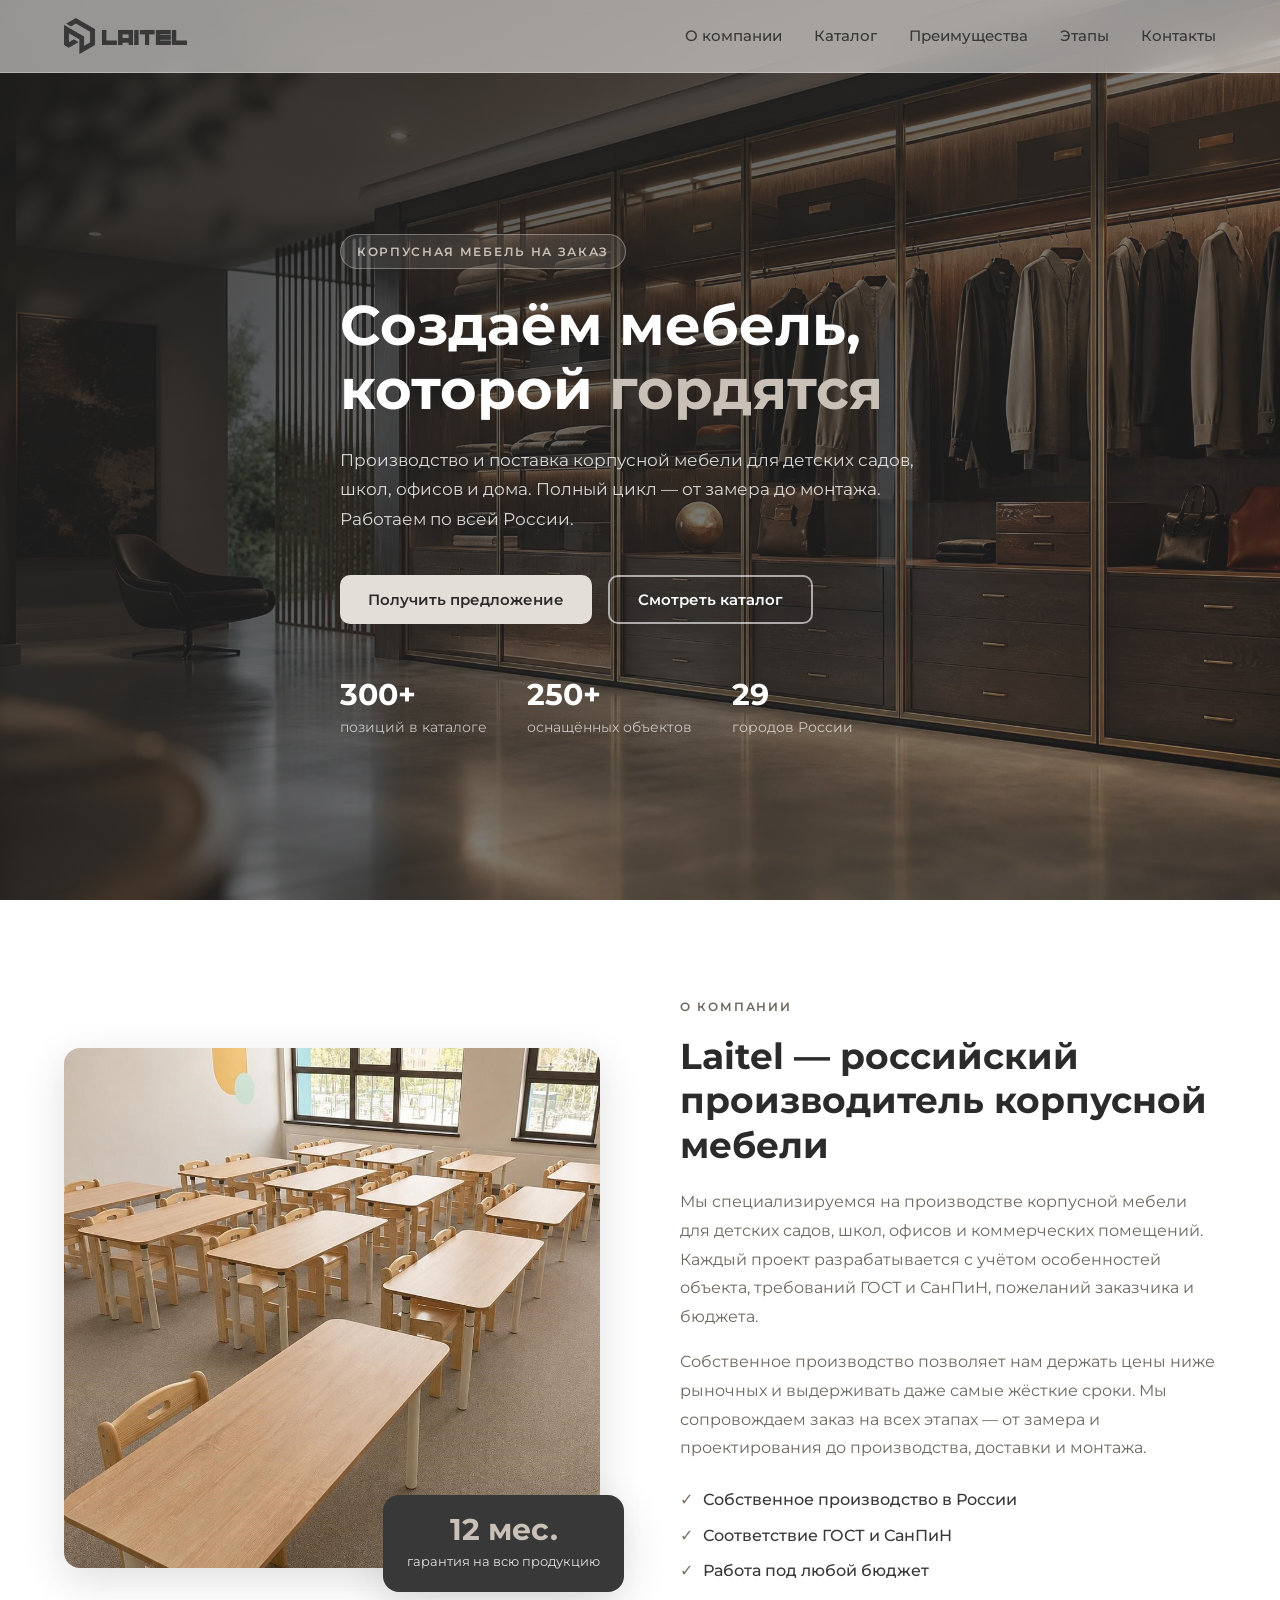
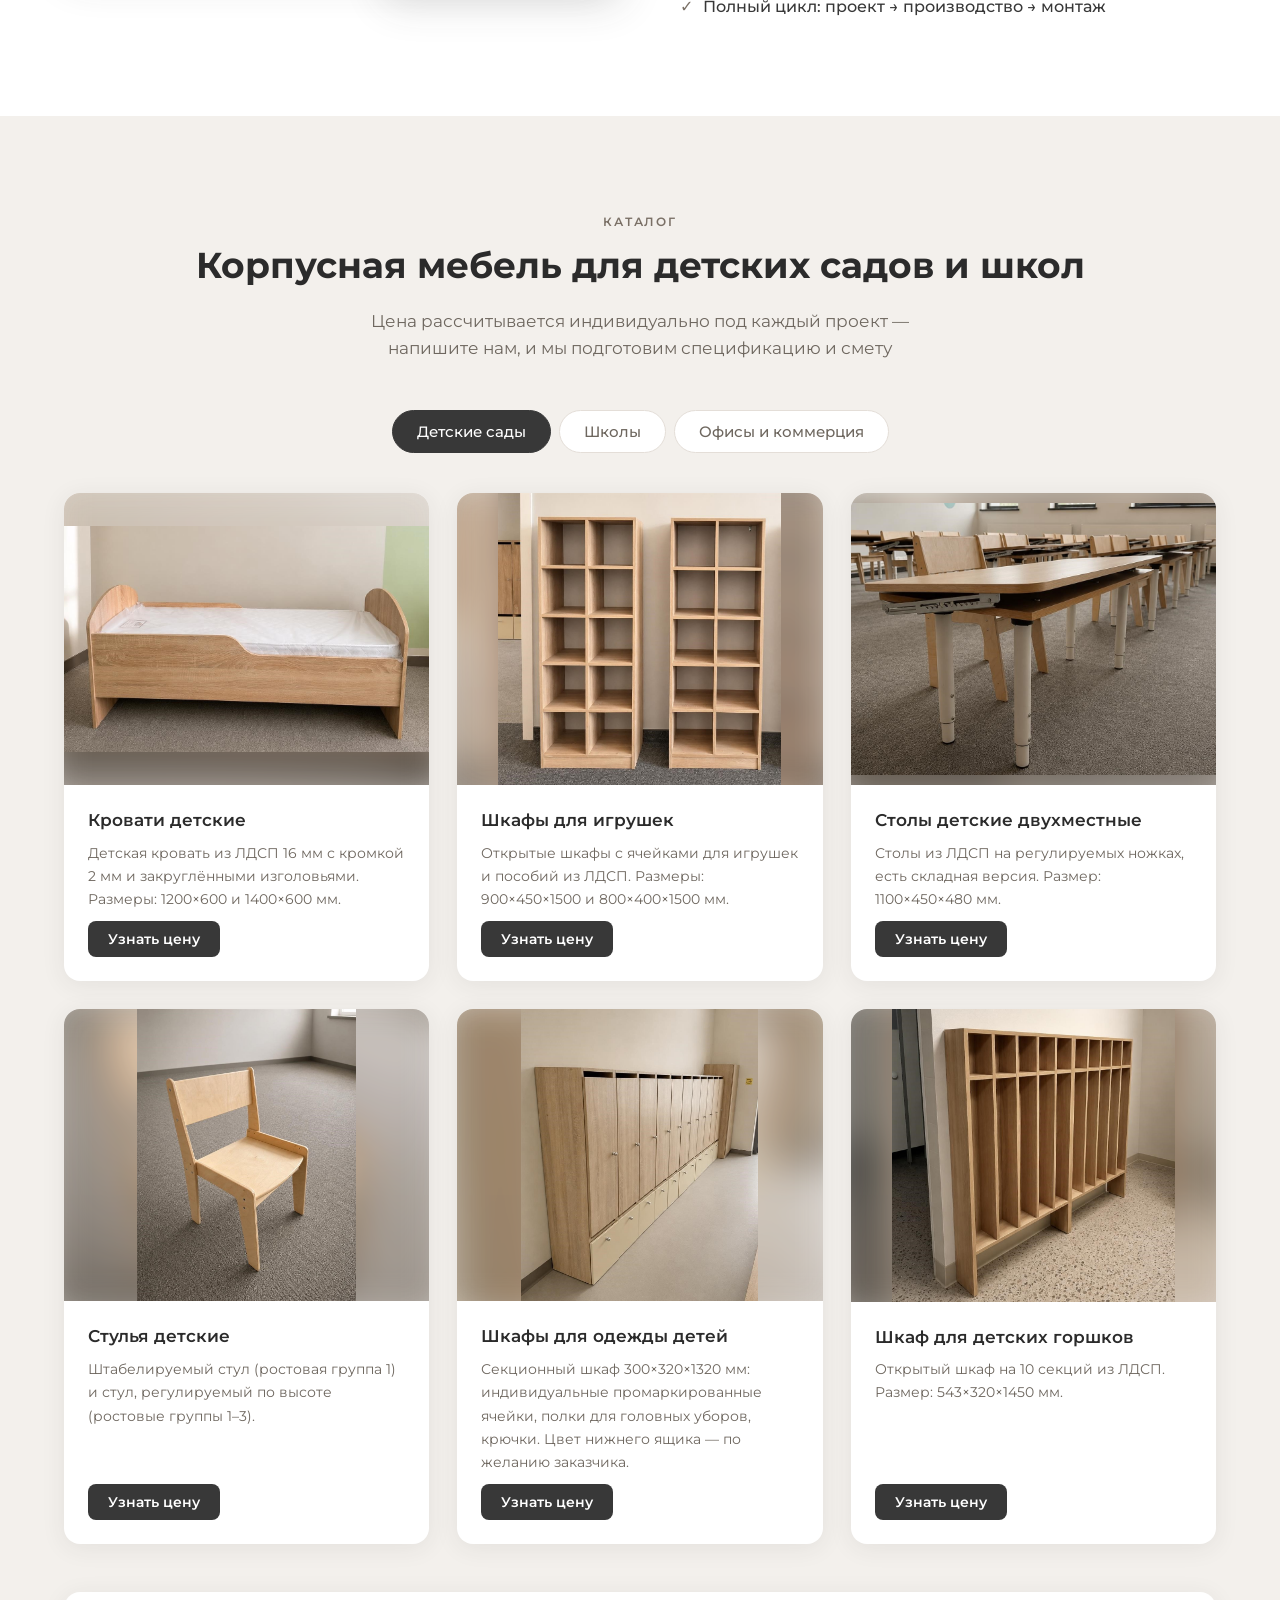
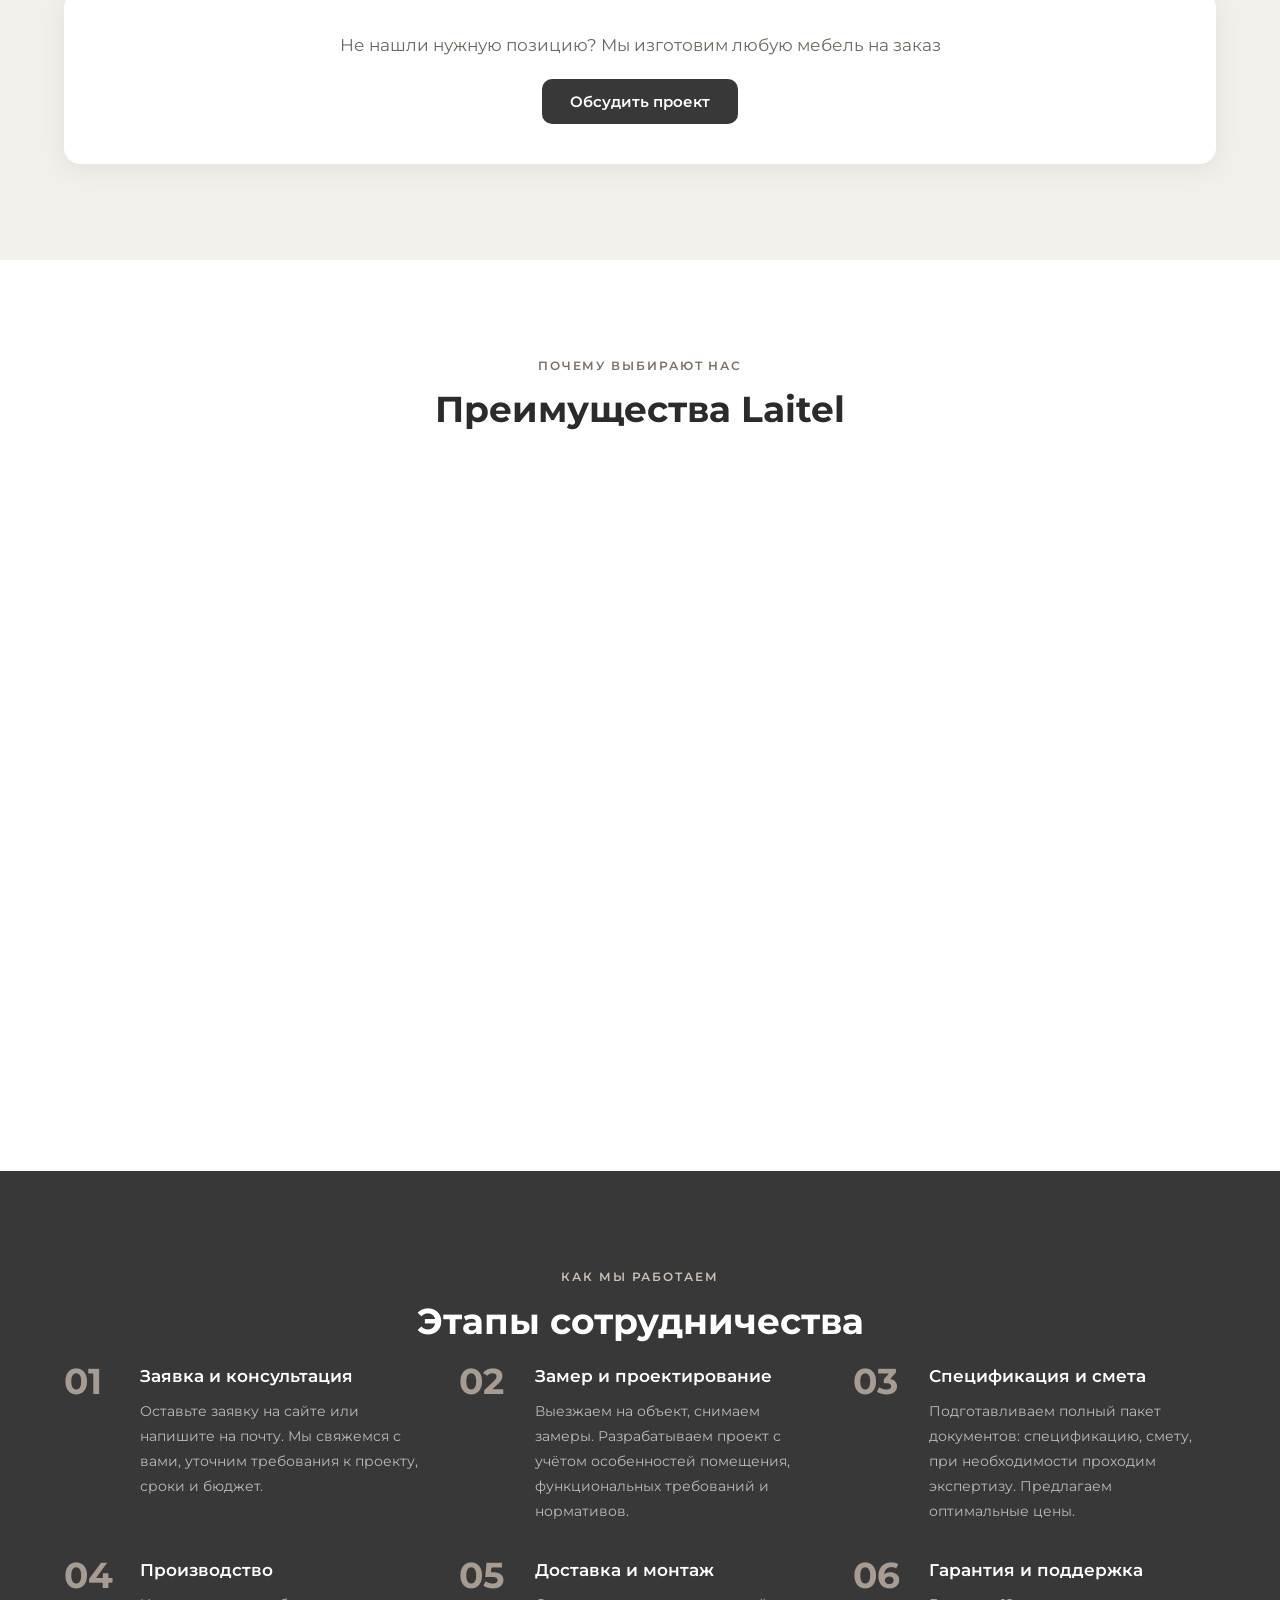
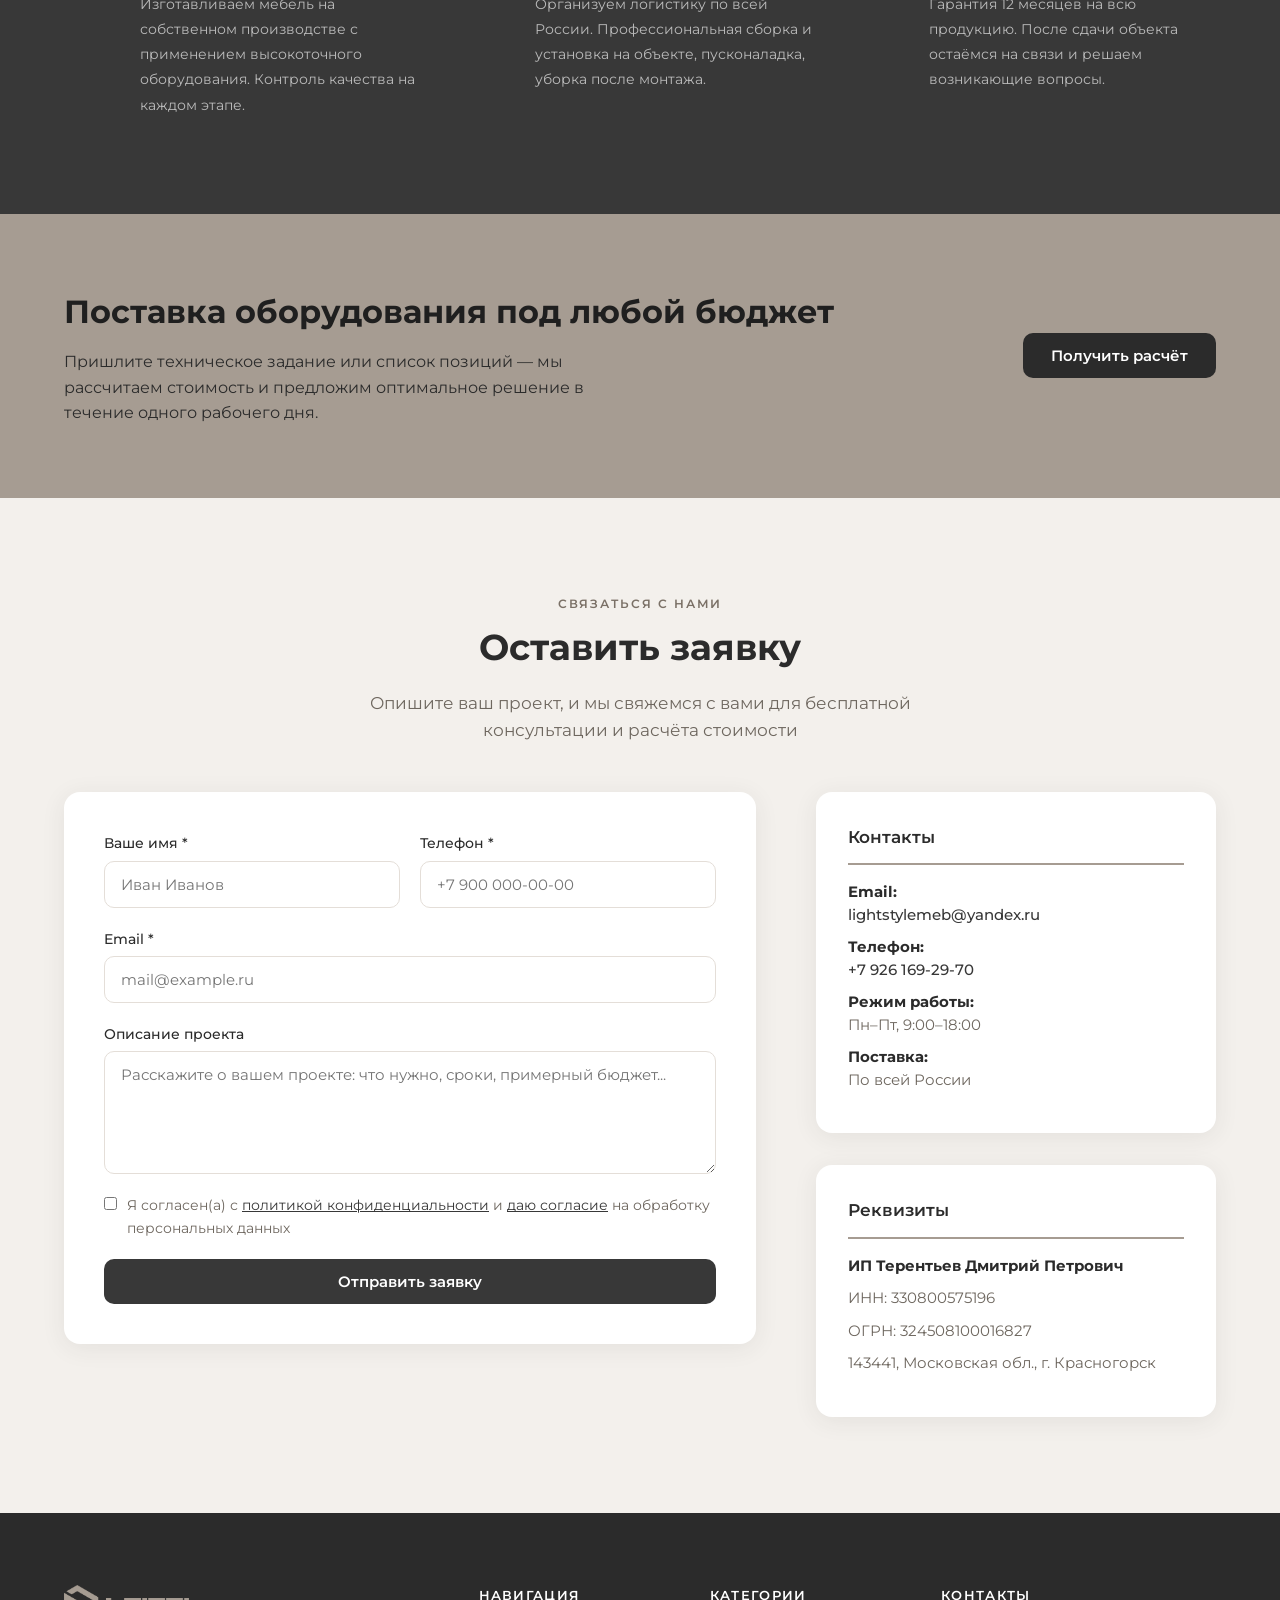
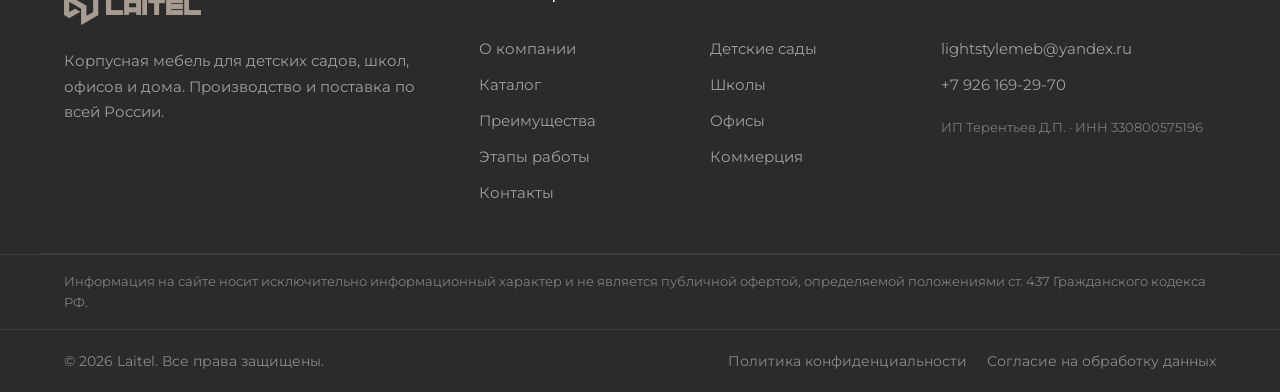
==== commit e9236944: "Fix catalog: correct photos and captions, show photos uncropped on mobile, lighter images Co-Authore" ====
--- a/index.html
+++ b/index.html
@@ -110,50 +110,50 @@
 
     <div class="catalog__grid" id="tab-kindergarten">
       <div class="card">
-        <div class="card__img" style="background-image:url('images/image75.jpg')"></div>
-        <div class="card__body">
-          <h3>Кровати и спальные места</h3>
-          <p>Детские кровати из ЛДСП 16 мм. Экологичные материалы, кромка 2 мм, безопасные закруглённые углы. Размер: 1200×600 и 1400×600 мм.</p>
-          <a href="#contact" class="btn btn--sm">Узнать цену</a>
-        </div>
-      </div>
-      <div class="card">
-        <div class="card__img" style="background-image:url('images/image26.jpg')"></div>
+        <div class="card__img" role="img" aria-label="Кровати детские" style="--img:url('images/image74.jpg')"></div>
+        <div class="card__body">
+          <h3>Кровати детские</h3>
+          <p>Детская кровать из ЛДСП 16 мм с кромкой 2 мм и закруглёнными изголовьями. Размеры: 1200×600 и 1400×600 мм.</p>
+          <a href="#contact" class="btn btn--sm">Узнать цену</a>
+        </div>
+      </div>
+      <div class="card">
+        <div class="card__img" role="img" aria-label="Шкафы для игрушек" style="--img:url('images/image34.jpg')"></div>
         <div class="card__body">
           <h3>Шкафы для игрушек</h3>
-          <p>Шкафы для хранения игрушек и пособий из ЛДСП. Размер: 900×450×1500 мм и 800×400×1500 мм. Удобные полки, яркие цвета по выбору.</p>
-          <a href="#contact" class="btn btn--sm">Узнать цену</a>
-        </div>
-      </div>
-      <div class="card">
-        <div class="card__img" style="background-image:url('images/image57.jpg')"></div>
+          <p>Открытые шкафы с ячейками для игрушек и пособий из ЛДСП. Размеры: 900×450×1500 и 800×400×1500 мм.</p>
+          <a href="#contact" class="btn btn--sm">Узнать цену</a>
+        </div>
+      </div>
+      <div class="card">
+        <div class="card__img" role="img" aria-label="Столы детские двухместные" style="--img:url('images/image58.jpg')"></div>
         <div class="card__body">
           <h3>Столы детские двухместные</h3>
-          <p>Детские столы (в т.ч. складные) из ЛДСП. Размер: 1100×450×480 мм. Регулируемые по высоте модели для разных ростовых групп.</p>
-          <a href="#contact" class="btn btn--sm">Узнать цену</a>
-        </div>
-      </div>
-      <div class="card">
-        <div class="card__img" style="background-image:url('images/image91.jpg')"></div>
+          <p>Столы из ЛДСП на регулируемых ножках, есть складная версия. Размер: 1100×450×480 мм.</p>
+          <a href="#contact" class="btn btn--sm">Узнать цену</a>
+        </div>
+      </div>
+      <div class="card">
+        <div class="card__img" role="img" aria-label="Стулья детские" style="--img:url('images/image59.jpg')"></div>
         <div class="card__body">
           <h3>Стулья детские</h3>
-          <p>Штабелируемые и регулируемые по высоте стулья из ЛДСП. Ростовые группы 1–3. Прочная конструкция для интенсивной эксплуатации.</p>
-          <a href="#contact" class="btn btn--sm">Узнать цену</a>
-        </div>
-      </div>
-      <div class="card">
-        <div class="card__img" style="background-image:url('images/image38.jpg')"></div>
+          <p>Штабелируемый стул (ростовая группа 1) и стул, регулируемый по высоте (ростовые группы 1–3).</p>
+          <a href="#contact" class="btn btn--sm">Узнать цену</a>
+        </div>
+      </div>
+      <div class="card">
+        <div class="card__img" role="img" aria-label="Шкафы для одежды детей" style="--img:url('images/image82.jpg')"></div>
+        <div class="card__body">
+          <h3>Шкафы для одежды детей</h3>
+          <p>Секционный шкаф 300×320×1320 мм: индивидуальные промаркированные ячейки, полки для головных уборов, крючки. Цвет нижнего ящика — по желанию заказчика.</p>
+          <a href="#contact" class="btn btn--sm">Узнать цену</a>
+        </div>
+      </div>
+      <div class="card">
+        <div class="card__img" role="img" aria-label="Шкаф для детских горшков" style="--img:url('images/image38.jpg')"></div>
         <div class="card__body">
           <h3>Шкаф для детских горшков</h3>
-          <p>Секционный шкаф на 10 ячеек из ЛДСП. Размер: 543×320×1450 мм. Гигиеничные, удобные для персонала и воспитанников.</p>
-          <a href="#contact" class="btn btn--sm">Узнать цену</a>
-        </div>
-      </div>
-      <div class="card">
-        <div class="card__img" style="background-image:url('images/image82.jpg')"></div>
-        <div class="card__body">
-          <h3>Шкафы для одежды детей</h3>
-          <p>Секционный шкаф 300×320×1320 мм с индивидуальными промаркированными ячейками, полками для головных уборов и крючками.</p>
+          <p>Открытый шкаф на 10 секций из ЛДСП. Размер: 543×320×1450 мм.</p>
           <a href="#contact" class="btn btn--sm">Узнать цену</a>
         </div>
       </div>
@@ -161,50 +161,50 @@
 
     <div class="catalog__grid hidden" id="tab-school">
       <div class="card">
-        <div class="card__img" style="background-image:url('images/image48.jpg')"></div>
+        <div class="card__img" role="img" aria-label="Стол письменный с ящиками" style="--img:url('images/image42.jpg')"></div>
         <div class="card__body">
           <h3>Стол письменный с ящиками</h3>
-          <p>Письменный стол с выдвижными ящиками из ЛДСП. Размер: 1200×600×750 мм. Для учительской и кабинетов администрации.</p>
-          <a href="#contact" class="btn btn--sm">Узнать цену</a>
-        </div>
-      </div>
-      <div class="card">
-        <div class="card__img" style="background-image:url('images/image53.jpg')"></div>
+          <p>Письменный стол с выдвижными ящиками и нишей из ЛДСП. Размер: 1200×600×750 мм.</p>
+          <a href="#contact" class="btn btn--sm">Узнать цену</a>
+        </div>
+      </div>
+      <div class="card">
+        <div class="card__img" role="img" aria-label="Стол письменный" style="--img:url('images/image48.jpg')"></div>
         <div class="card__body">
           <h3>Стол письменный</h3>
-          <p>Письменный стол из ЛДСП. Размер: 1400×700×750 мм. Строгий дизайн для учебных кабинетов и учительских.</p>
-          <a href="#contact" class="btn btn--sm">Узнать цену</a>
-        </div>
-      </div>
-      <div class="card">
-        <div class="card__img" style="background-image:url('images/image5.jpg')"></div>
+          <p>Письменный стол с кабель-каналами в столешнице из ЛДСП. Размер: 1400×700×750 мм.</p>
+          <a href="#contact" class="btn btn--sm">Узнать цену</a>
+        </div>
+      </div>
+      <div class="card">
+        <div class="card__img" role="img" aria-label="Шкаф для белья" style="--img:url('images/image5.jpg')"></div>
         <div class="card__body">
           <h3>Шкаф для белья</h3>
-          <p>Вместительный шкаф из ЛДСП. Размер: 1200×600×1800 мм. Для хранения постельного белья, инвентаря и учебных материалов.</p>
-          <a href="#contact" class="btn btn--sm">Узнать цену</a>
-        </div>
-      </div>
-      <div class="card">
-        <div class="card__img" style="background-image:url('images/image17.jpg')"></div>
+          <p>Вместительный шкаф с двустворчатой дверцей и выдвижными ящиками из ЛДСП. Размер: 1200×600×1800 мм.</p>
+          <a href="#contact" class="btn btn--sm">Узнать цену</a>
+        </div>
+      </div>
+      <div class="card">
+        <div class="card__img" role="img" aria-label="Шкаф комбинированный со стеклом" style="--img:url('images/image17.jpg')"></div>
         <div class="card__body">
           <h3>Шкаф комбинированный со стеклом</h3>
-          <p>Комбинированный шкаф из ЛДСП со стеклянными дверцами. Размер: 724×362×1779 мм. Для демонстрации пособий и хранения.</p>
-          <a href="#contact" class="btn btn--sm">Узнать цену</a>
-        </div>
-      </div>
-      <div class="card">
-        <div class="card__img" style="background-image:url('images/image42.jpg')"></div>
-        <div class="card__body">
-          <h3>Вешалка для полотенец</h3>
-          <p>Секционная вешалка на 5 секций из ЛДСП. Размер: 700×150×1200 мм. Компактная, удобная для раздевалок и санузлов.</p>
-          <a href="#contact" class="btn btn--sm">Узнать цену</a>
-        </div>
-      </div>
-      <div class="card">
-        <div class="card__img" style="background-image:url('images/image31.jpg')"></div>
+          <p>Шкаф со стеклянными дверцами в верхней части и закрытыми секциями внизу. Размер: 724×362×1779 мм.</p>
+          <a href="#contact" class="btn btn--sm">Узнать цену</a>
+        </div>
+      </div>
+      <div class="card">
+        <div class="card__img" role="img" aria-label="Шкаф для одежды" style="--img:url('images/image19.jpg')"></div>
+        <div class="card__body">
+          <h3>Шкаф для одежды</h3>
+          <p>Двустворчатый шкаф из ЛДСП для верхней одежды. Размер: 800×400×1800 мм.</p>
+          <a href="#contact" class="btn btn--sm">Узнать цену</a>
+        </div>
+      </div>
+      <div class="card">
+        <div class="card__img" role="img" aria-label="Шкаф для хранения игрушек" style="--img:url('images/image31.jpg')"></div>
         <div class="card__body">
           <h3>Шкаф для хранения игрушек</h3>
-          <p>Открытый шкаф-стеллаж из ЛДСП. Размер: 800×400×1500 мм. Для хранения игр, пособий и учебных материалов.</p>
+          <p>Открытый шкаф с ячейками из ЛДСП. Размер: 800×400×1500 мм.</p>
           <a href="#contact" class="btn btn--sm">Узнать цену</a>
         </div>
       </div>
@@ -212,34 +212,26 @@
 
     <div class="catalog__grid hidden" id="tab-office">
       <div class="card">
-        <div class="card__img" style="background-image:url('images/image58.jpg')"></div>
-        <div class="card__body">
-          <h3>Шкаф для одежды</h3>
-          <p>Шкаф для одежды из ЛДСП. Размер: 800×400×1800 мм. Универсальное решение для офисных раздевалок и хранения вещей персонала.</p>
-          <a href="#contact" class="btn btn--sm">Узнать цену</a>
-        </div>
-      </div>
-      <div class="card">
-        <div class="card__img" style="background-image:url('images/image94.jpg')"></div>
+        <div class="card__img" role="img" aria-label="Стойка ресепшн угловая" style="--img:url('images/image94.jpg')"></div>
         <div class="card__body">
           <h3>Стойка ресепшн угловая</h3>
-          <p>Угловая двухсекционная стойка ресепшн из ЛДСП. Представительный дизайн для приёмных, образовательных и коммерческих учреждений.</p>
-          <a href="#contact" class="btn btn--sm">Узнать цену</a>
-        </div>
-      </div>
-      <div class="card">
-        <div class="card__img" style="background-image:url('images/image95.jpg')"></div>
-        <div class="card__body">
-          <h3>Тумба приставная</h3>
-          <p>Тумба приставная из ЛДСП. Размер: 600×500×700 мм. Подходит для оргтехники, офисного хранения и кабинетов руководителей.</p>
-          <a href="#contact" class="btn btn--sm">Узнать цену</a>
-        </div>
-      </div>
-      <div class="card">
-        <div class="card__img" style="background-image:url('images/image19.jpg')"></div>
+          <p>Угловая двухсекционная стойка ресепшн из ЛДСП для холлов и приёмных.</p>
+          <a href="#contact" class="btn btn--sm">Узнать цену</a>
+        </div>
+      </div>
+      <div class="card">
+        <div class="card__img" role="img" aria-label="Тумба приставная для оргтехники" style="--img:url('images/image24.jpg')"></div>
+        <div class="card__body">
+          <h3>Тумба приставная для оргтехники</h3>
+          <p>Тумба с нишей и двустворчатой дверцей из ЛДСП. Размер: 600×500×700 мм.</p>
+          <a href="#contact" class="btn btn--sm">Узнать цену</a>
+        </div>
+      </div>
+      <div class="card">
+        <div class="card__img" role="img" aria-label="Модульная кухня" style="--img:url('images/image76.jpg')"></div>
         <div class="card__body">
           <h3>Модульная кухня</h3>
-          <p>Модульная кухня из ЛДСП. Размер секции: 600×1030×2000 мм. Для кухонь образовательных учреждений, офисов и коммерческих объектов.</p>
+          <p>Кухонный блок из ЛДСП: навесные шкафы и тумба под мойку. Размер секции: 600×1030×2000 мм.</p>
           <a href="#contact" class="btn btn--sm">Узнать цену</a>
         </div>
       </div>
--- a/style.css
+++ b/style.css
@@ -420,10 +420,27 @@
 .card:hover { transform: translateY(-4px); box-shadow: var(--shadow-lg); }
 
 .card__img {
-  height: 220px;
-  background-size: cover;
-  background-position: center;
+  position: relative;
+  aspect-ratio: 5 / 4;
+  overflow: hidden;
   flex-shrink: 0;
+  background: var(--beige-100);
+}
+/* Фото любой пропорции показываем целиком; пустые поля заполняет размытая копия того же снимка */
+.card__img::before,
+.card__img::after {
+  content: '';
+  position: absolute;
+  inset: 0;
+  background: var(--img) center / cover no-repeat;
+}
+.card__img::before {
+  inset: -24px;
+  filter: blur(22px) saturate(.9);
+  opacity: .85;
+}
+.card__img::after {
+  background-size: contain;
 }
 
 .card__body {
